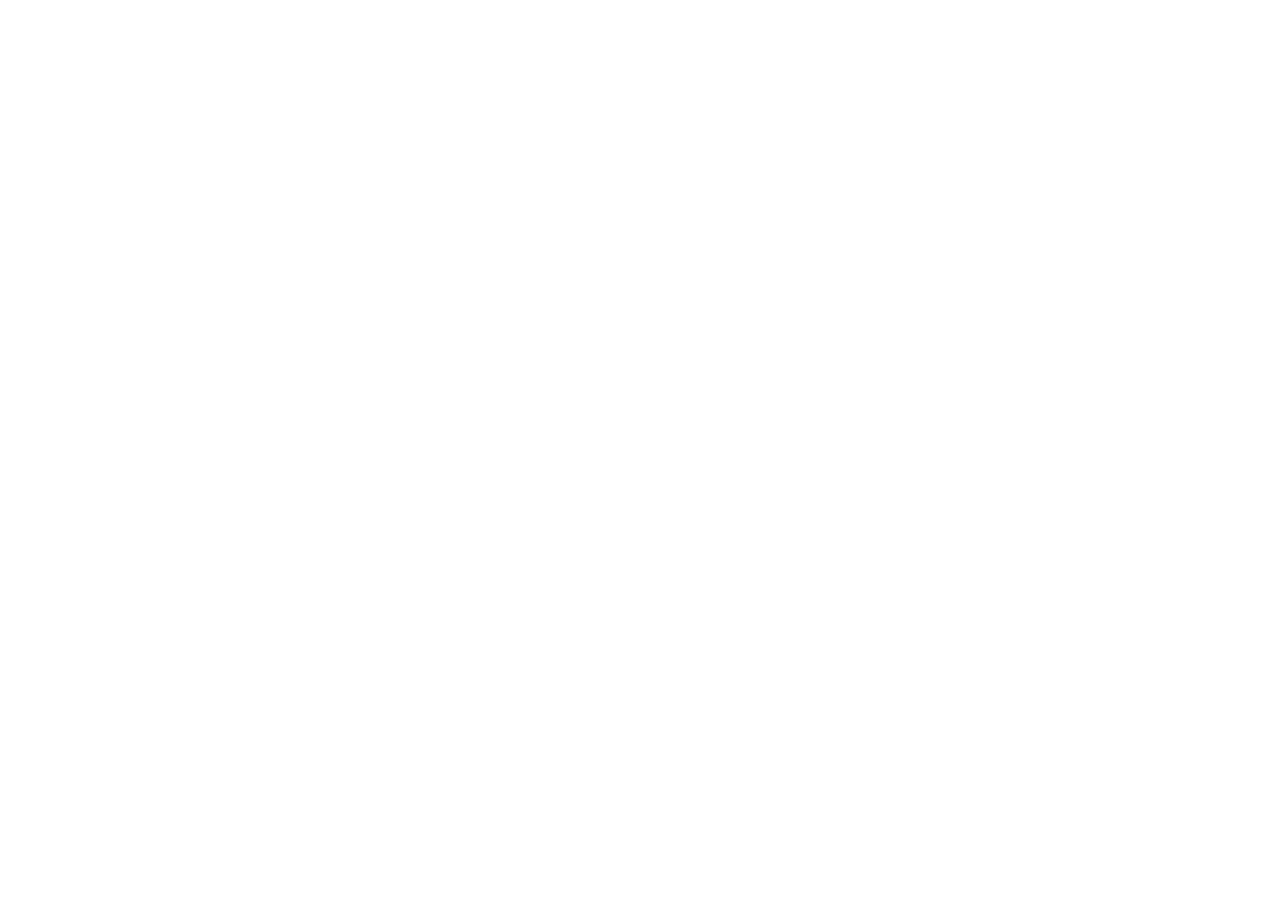
==== index.html @ 5c51a445 "First Dashboard" ====
<!DOCTYPE html>
<html lang="en">

<head>
    <meta charset="UTF-8">
    <meta name="viewport" content="width=device-width, initial-scale=1.0">
    <title>Dashboard!</title>
</head>

<body>

</body>

</html>
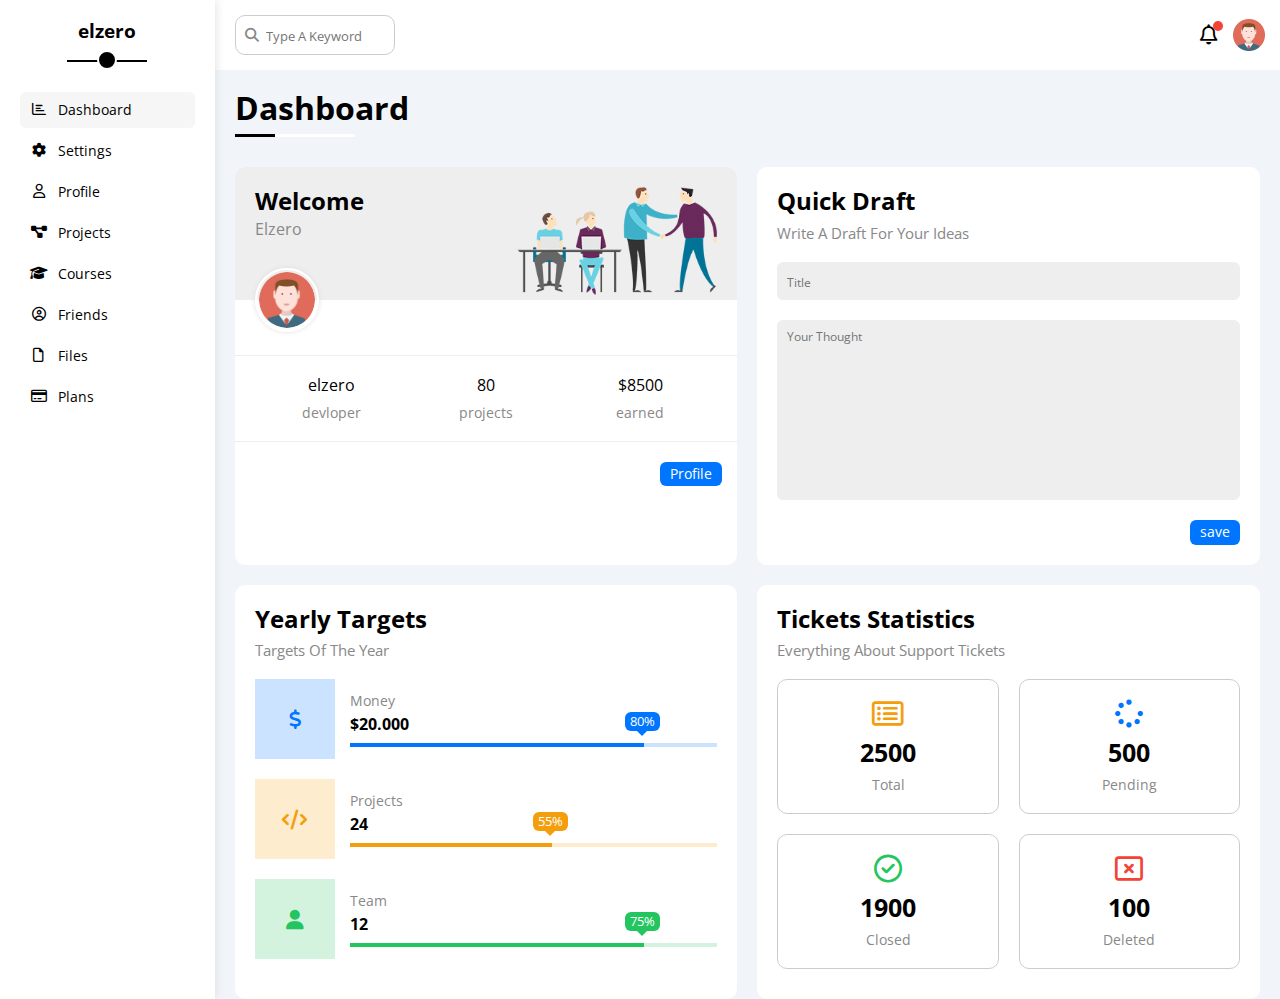
==== commit 4cf1c8dc: "(Welcome + Quick Draft + Yearly Targets + Tickets Statistics) on dashbord" ====
--- a/index.html
+++ b/index.html
@@ -4,11 +4,192 @@
 <head>
     <meta charset="UTF-8">
     <meta name="viewport" content="width=device-width, initial-scale=1.0">
-    <title>Dashboard!</title>
+    <link rel="stylesheet" href="css/normalize.css">
+    <link rel="stylesheet" href="css/all.min.css">
+    <link rel="preconnect" href="https://fonts.googleapis.com">
+    <link rel="preconnect" href="https://fonts.gstatic.com" crossorigin>
+    <link
+        href="https://fonts.googleapis.com/css2?family=Cairo:wght@300;400;700&family=Open+Sans:ital,wght@0,500;1,300&display=swap"
+        rel="stylesheet">
+    <link rel="stylesheet" href="css/framework.css">
+    <link rel="stylesheet" href="css/style.css">
+    <title>Dashboard</title>
 </head>
 
 <body>
-
+    <div class="page d-flex">
+        <div class="sidebar bg-white p-20 p-relative">
+            <h3 class="p-relative txt-c mt-0">elzero</h3>
+            <ul>
+                <li>
+                    <a class="active d-flex align-center fs-14 c-black rad-6 p-10" href="index.html">
+                        <i class="fa-regular fa-chart-bar fa-fw"></i>
+                        <span>Dashboard</span>
+                    </a>
+                </li>
+                <li>
+                    <a class="d-flex align-center fs-14 c-black rad-6 p-10" href="settings.html">
+                        <i class="fa-solid fa-gear fa-fw"></i>
+                        <span>Settings</span>
+                    </a>
+                </li>
+                <li>
+                    <a class="d-flex align-center fs-14 c-black rad-6 p-10" href="profile.html">
+                        <i class="fa-regular fa-user fa-fw"></i>
+                        <span>Profile</span>
+                    </a>
+                </li>
+                <li>
+                    <a class="d-flex align-center fs-14 c-black rad-6 p-10" href="projects.html">
+                        <i class="fa-solid fa-diagram-project fa-fw"></i>
+                        <span>Projects</span>
+                    </a>
+                </li>
+                <li>
+                    <a class="d-flex align-center fs-14 c-black rad-6 p-10" href="courses.html">
+                        <i class="fa-solid fa-graduation-cap fa-fw"></i>
+                        <span>Courses</span>
+                    </a>
+                </li>
+                <li>
+                    <a class="d-flex align-center fs-14 c-black rad-6 p-10" href="friends.html">
+                        <i class="fa-regular fa-circle-user fa-fw"></i>
+                        <span>Friends</span>
+                    </a>
+                </li>
+                <li>
+                    <a class="d-flex align-center fs-14 c-black rad-6 p-10" href="files.html">
+                        <i class="fa-regular fa-file fa-fw"></i>
+                        <span>Files</span>
+                    </a>
+                </li>
+                <li>
+                    <a class="d-flex align-center fs-14 c-black rad-6 p-10" href="plans.html">
+                        <i class="fa-regular fa-credit-card fa-fw"></i>
+                        <span>Plans</span>
+                    </a>
+                </li>
+            </ul>
+        </div>
+        <div class="content w-full">
+            <!-- Start Head -->
+            <div class="head bg-white p-15 between-flex">
+                <div class="search p-relative">
+                    <input class="p-10" type="search" placeholder="Type A Keyword">
+                </div>
+                <div class="icons d-flex align-c">
+                    <span class="notification p-relative">
+                        <i class="fa-regular fa-bell fa-lg"></i>
+                    </span>
+                    <img src="images/avatar.png" alt="">
+                </div>
+            </div>
+            <!-- End Head -->
+            <h1 class="p-relative">Dashboard</h1>
+            <div class="wrapper d-grid gap-20">
+                <div class="welcome bg-white rad-10 txt-c-mobile block-mobile">
+                    <div class="intro p-20 d-flex space-between bg-eee">
+                        <div>
+                            <h2 class="m-0">Welcome</h2>
+                            <p class="c-grey mt-5">Elzero</p>
+                        </div>
+                        <img class="hide-mobile" src="images/welcome.png" alt="">
+                    </div>
+                    <img src="images/avatar.png" alt="" class="avatar">
+                    <div class="body txt-c d-flex p-20 mt-20 mb-20 block-mobile">
+                        <div>elzero <span class="d-block c-grey fs-14 mt-10">devloper</span></div>
+                        <div>80 <span class="d-block c-grey fs-14 mt-10">projects</span></div>
+                        <div>$8500 <span class="d-block c-grey fs-14 mt-10">earned</span></div>
+                    </div>
+                    <a href="profile.html" class="visit d-block fs-14 bg-blue c-white w-fit btn-shape">Profile</a>
+                </div>
+                <div class="quick-draft bg-white p-20 rad-10">
+                    <h2 class="m-0 mb-10">Quick Draft</h2>
+                    <p class="c-grey mt-0 mb-20 fs-15">Write A Draft For Your Ideas</p>
+                    <form>
+                        <input class="d-block bg-eee b-none p-10 mb-20 w-full rad-6" type="text" placeholder="Title">
+                        <textarea class="d-block bg-eee b-none p-10 mb-20 w-full rad-6"
+                            placeholder="Your Thought"></textarea>
+                        <input class="save d-block bg-blue c-white fs-14 b-none w-fit btn-shape" type="submit"
+                            value="save">
+                    </form>
+                </div>
+                <!-- Start Targets Widget -->
+                <div class="targets bg-white rad-10 p-20">
+                    <h2 class="m-0 mb-10">Yearly Targets</h2>
+                    <p class="c-grey mt-0 mb-20 fs-15">Targets Of The Year</p>
+                    <div class="target-row center-flex mb-20 blue ">
+                        <div class="icon center-flex">
+                            <i class="fa-solid fa-dollar-sign fa-lg c-blue"></i>
+                        </div>
+                        <div class="details">
+                            <span class="fs-14 c-grey">Money</span>
+                            <span class="d-block mt-5 mb-10 fw-bold">$20.000</span>
+                            <div class="progress p-relative">
+                                <span class="bg-blue blue" style="width: 80%">
+                                    <span class="bg-blue">80%</span></span>
+                            </div>
+                        </div>
+                    </div>
+                    <div class="target-row center-flex mb-20 orange ">
+                        <div class="icon center-flex">
+                            <i class="fa-solid fa-code fa-lg c-orange"></i>
+                        </div>
+                        <div class="details">
+                            <span class="fs-14 c-grey">Projects</span>
+                            <span class="d-block mt-5 mb-10 fw-bold">24</span>
+                            <div class="progress p-relative">
+                                <span class="bg-orange orange" style="width: 55%">
+                                    <span class="bg-orange">55%</span></span>
+                            </div>
+                        </div>
+                    </div>
+                    <div class="target-row center-flex mb-20 green ">
+                        <div class="icon center-flex">
+                            <i class="fa-solid fa-user fa-lg c-green"></i>
+                        </div>
+                        <div class="details">
+                            <span class="fs-14 c-grey">Team</span>
+                            <span class="d-block mt-5 mb-10 fw-bold">12</span>
+                            <div class="progress p-relative">
+                                <span class="bg-green green" style="width: 80%">
+                                    <span class="bg-green">75%</span></span>
+                            </div>
+                        </div>
+                    </div>
+                </div>
+                <!-- End Targets Widget -->
+                <!-- Start Stats -->
+                <div class="stats bg-white p-20 rad-10">
+                    <h2 class="m-0 mb-10">Tickets Statistics</h2>
+                    <p class="c-grey mt-0 mb-20 fs-15">Everything About Support Tickets</p>
+                    <div class="boxes between-flex txt-c">
+                        <div class="box rad-10 fs-14 p-20">
+                            <i class="fa-regular fa-rectangle-list fa-2x mb-10 c-orange"></i>
+                            <span class="fs-25 fw-bold mb-10 d-block">2500</span>
+                            <span class="fs-14 c-grey">Total</span>
+                        </div>
+                        <div class="box rad-10 fs-14 p-20">
+                            <i class="fa-solid fa-spinner fa-2x c-blue mb-10"></i>
+                            <span class="fs-25 fw-bold mb-10 d-block">500</span>
+                            <span class="fs-14 c-grey">Pending</span>
+                        </div>
+                        <div class="box rad-10 fs-14 p-20">
+                            <i class="fa-regular fa-circle-check fa-2x mb-10 c-green"></i>
+                            <span class="fs-25 fw-bold mb-10 d-block">1900</span>
+                            <span class="fs-14 c-grey">Closed</span>
+                        </div>
+                        <div class="box rad-10 fs-14 p-20">
+                            <i class="fa-regular fa-rectangle-xmark fa-2x mb-10 c-red"></i>
+                            <span class="fs-25 fw-bold mb-10 d-block">100</span>
+                            <span class="fs-14 c-grey">Deleted</span>
+                        </div>
+                    </div>
+                </div>
+                <!-- End Stats -->
+            </div>
+        </div>
+    </div>
 </body>
 
 </html>--- a/css/all.min.css
+++ b/css/all.min.css
@@ -0,0 +1,9 @@
+/*!
+ * Font Awesome Free 6.4.2 by @fontawesome - https://fontawesome.com
+ * License - https://fontawesome.com/license/free (Icons: CC BY 4.0, Fonts: SIL OFL 1.1, Code: MIT License)
+ * Copyright 2023 Fonticons, Inc.
+ */
+.fa{font-family:var(--fa-style-family,"Font Awesome 6 Free");font-weight:var(--fa-style,900)}.fa,.fa-brands,.fa-classic,.fa-regular,.fa-sharp,.fa-solid,.fab,.far,.fas{-moz-osx-font-smoothing:grayscale;-webkit-font-smoothing:antialiased;display:var(--fa-display,inline-block);font-style:normal;font-variant:normal;line-height:1;text-rendering:auto}.fa-classic,.fa-regular,.fa-solid,.far,.fas{font-family:"Font Awesome 6 Free"}.fa-brands,.fab{font-family:"Font Awesome 6 Brands"}.fa-1x{font-size:1em}.fa-2x{font-size:2em}.fa-3x{font-size:3em}.fa-4x{font-size:4em}.fa-5x{font-size:5em}.fa-6x{font-size:6em}.fa-7x{font-size:7em}.fa-8x{font-size:8em}.fa-9x{font-size:9em}.fa-10x{font-size:10em}.fa-2xs{font-size:.625em;line-height:.1em;vertical-align:.225em}.fa-xs{font-size:.75em;line-height:.08333em;vertical-align:.125em}.fa-sm{font-size:.875em;line-height:.07143em;vertical-align:.05357em}.fa-lg{font-size:1.25em;line-height:.05em;vertical-align:-.075em}.fa-xl{font-size:1.5em;line-height:.04167em;vertical-align:-.125em}.fa-2xl{font-size:2em;line-height:.03125em;vertical-align:-.1875em}.fa-fw{text-align:center;width:1.25em}.fa-ul{list-style-type:none;margin-left:var(--fa-li-margin,2.5em);padding-left:0}.fa-ul>li{position:relative}.fa-li{left:calc(var(--fa-li-width, 2em)*-1);position:absolute;text-align:center;width:var(--fa-li-width,2em);line-height:inherit}.fa-border{border-radius:var(--fa-border-radius,.1em);border:var(--fa-border-width,.08em) var(--fa-border-style,solid) var(--fa-border-color,#eee);padding:var(--fa-border-padding,.2em .25em .15em)}.fa-pull-left{float:left;margin-right:var(--fa-pull-margin,.3em)}.fa-pull-right{float:right;margin-left:var(--fa-pull-margin,.3em)}.fa-beat{-webkit-animation-name:fa-beat;animation-name:fa-beat;-webkit-animation-delay:var(--fa-animation-delay,0s);animation-delay:var(--fa-animation-delay,0s);-webkit-animation-direction:var(--fa-animation-direction,normal);animation-direction:var(--fa-animation-direction,normal);-webkit-animation-duration:var(--fa-animation-duration,1s);animation-duration:var(--fa-animation-duration,1s);-webkit-animation-iteration-count:var(--fa-animation-iteration-count,infinite);animation-iteration-count:var(--fa-animation-iteration-count,infinite);-webkit-animation-timing-function:var(--fa-animation-timing,ease-in-out);animation-timing-function:var(--fa-animation-timing,ease-in-out)}.fa-bounce{-webkit-animation-name:fa-bounce;animation-name:fa-bounce;-webkit-animation-delay:var(--fa-animation-delay,0s);animation-delay:var(--fa-animation-delay,0s);-webkit-animation-direction:var(--fa-animation-direction,normal);animation-direction:var(--fa-animation-direction,normal);-webkit-animation-duration:var(--fa-animation-duration,1s);animation-duration:var(--fa-animation-duration,1s);-webkit-animation-iteration-count:var(--fa-animation-iteration-count,infinite);animation-iteration-count:var(--fa-animation-iteration-count,infinite);-webkit-animation-timing-function:var(--fa-animation-timing,cubic-bezier(.28,.84,.42,1));animation-timing-function:var(--fa-animation-timing,cubic-bezier(.28,.84,.42,1))}.fa-fade{-webkit-animation-name:fa-fade;animation-name:fa-fade;-webkit-animation-iteration-count:var(--fa-animation-iteration-count,infinite);animation-iteration-count:var(--fa-animation-iteration-count,infinite);-webkit-animation-timing-function:var(--fa-animation-timing,cubic-bezier(.4,0,.6,1));animation-timing-function:var(--fa-animation-timing,cubic-bezier(.4,0,.6,1))}.fa-beat-fade,.fa-fade{-webkit-animation-delay:var(--fa-animation-delay,0s);animation-delay:var(--fa-animation-delay,0s);-webkit-animation-direction:var(--fa-animation-direction,normal);animation-direction:var(--fa-animation-direction,normal);-webkit-animation-duration:var(--fa-animation-duration,1s);animation-duration:var(--fa-animation-duration,1s)}.fa-beat-fade{-webkit-animation-name:fa-beat-fade;animation-name:fa-beat-fade;-webkit-animation-iteration-count:var(--fa-animation-iteration-count,infinite);animation-iteration-count:var(--fa-animation-iteration-count,infinite);-webkit-animation-timing-function:var(--fa-animation-timing,cubic-bezier(.4,0,.6,1));animation-timing-function:var(--fa-animation-timing,cubic-bezier(.4,0,.6,1))}.fa-flip{-webkit-animation-name:fa-flip;animation-name:fa-flip;-webkit-animation-delay:var(--fa-animation-delay,0s);animation-delay:var(--fa-animation-delay,0s);-webkit-animation-direction:var(--fa-animation-direction,normal);animation-direction:var(--fa-animation-direction,normal);-webkit-animation-duration:var(--fa-animation-duration,1s);animation-duration:var(--fa-animation-duration,1s);-webkit-animation-iteration-count:var(--fa-animation-iteration-count,infinite);animation-iteration-count:var(--fa-animation-iteration-count,infinite);-webkit-animation-timing-function:var(--fa-animation-timing,ease-in-out);animation-timing-function:var(--fa-animation-timing,ease-in-out)}.fa-shake{-webkit-animation-name:fa-shake;animation-name:fa-shake;-webkit-animation-duration:var(--fa-animation-duration,1s);animation-duration:var(--fa-animation-duration,1s);-webkit-animation-iteration-count:var(--fa-animation-iteration-count,infinite);animation-iteration-count:var(--fa-animation-iteration-count,infinite);-webkit-animation-timing-function:var(--fa-animation-timing,linear);animation-timing-function:var(--fa-animation-timing,linear)}.fa-shake,.fa-spin{-webkit-animation-delay:var(--fa-animation-delay,0s);animation-delay:var(--fa-animation-delay,0s);-webkit-animation-direction:var(--fa-animation-direction,normal);animation-direction:var(--fa-animation-direction,normal)}.fa-spin{-webkit-animation-name:fa-spin;animation-name:fa-spin;-webkit-animation-duration:var(--fa-animation-duration,2s);animation-duration:var(--fa-animation-duration,2s);-webkit-animation-iteration-count:var(--fa-animation-iteration-count,infinite);animation-iteration-count:var(--fa-animation-iteration-count,infinite);-webkit-animation-timing-function:var(--fa-animation-timing,linear);animation-timing-function:var(--fa-animation-timing,linear)}.fa-spin-reverse{--fa-animation-direction:reverse}.fa-pulse,.fa-spin-pulse{-webkit-animation-name:fa-spin;animation-name:fa-spin;-webkit-animation-direction:var(--fa-animation-direction,normal);animation-direction:var(--fa-animation-direction,normal);-webkit-animation-duration:var(--fa-animation-duration,1s);animation-duration:var(--fa-animation-duration,1s);-webkit-animation-iteration-count:var(--fa-animation-iteration-count,infinite);animation-iteration-count:var(--fa-animation-iteration-count,infinite);-webkit-animation-timing-function:var(--fa-animation-timing,steps(8));animation-timing-function:var(--fa-animation-timing,steps(8))}@media (prefers-reduced-motion:reduce){.fa-beat,.fa-beat-fade,.fa-bounce,.fa-fade,.fa-flip,.fa-pulse,.fa-shake,.fa-spin,.fa-spin-pulse{-webkit-animation-delay:-1ms;animation-delay:-1ms;-webkit-animation-duration:1ms;animation-duration:1ms;-webkit-animation-iteration-count:1;animation-iteration-count:1;-webkit-transition-delay:0s;transition-delay:0s;-webkit-transition-duration:0s;transition-duration:0s}}@-webkit-keyframes fa-beat{0%,90%{-webkit-transform:scale(1);transform:scale(1)}45%{-webkit-transform:scale(var(--fa-beat-scale,1.25));transform:scale(var(--fa-beat-scale,1.25))}}@keyframes fa-beat{0%,90%{-webkit-transform:scale(1);transform:scale(1)}45%{-webkit-transform:scale(var(--fa-beat-scale,1.25));transform:scale(var(--fa-beat-scale,1.25))}}@-webkit-keyframes fa-bounce{0%{-webkit-transform:scale(1) translateY(0);transform:scale(1) translateY(0)}10%{-webkit-transform:scale(var(--fa-bounce-start-scale-x,1.1),var(--fa-bounce-start-scale-y,.9)) translateY(0);transform:scale(var(--fa-bounce-start-scale-x,1.1),var(--fa-bounce-start-scale-y,.9)) translateY(0)}30%{-webkit-transform:scale(var(--fa-bounce-jump-scale-x,.9),var(--fa-bounce-jump-scale-y,1.1)) translateY(var(--fa-bounce-height,-.5em));transform:scale(var(--fa-bounce-jump-scale-x,.9),var(--fa-bounce-jump-scale-y,1.1)) translateY(var(--fa-bounce-height,-.5em))}50%{-webkit-transform:scale(var(--fa-bounce-land-scale-x,1.05),var(--fa-bounce-land-scale-y,.95)) translateY(0);transform:scale(var(--fa-bounce-land-scale-x,1.05),var(--fa-bounce-land-scale-y,.95)) translateY(0)}57%{-webkit-transform:scale(1) translateY(var(--fa-bounce-rebound,-.125em));transform:scale(1) translateY(var(--fa-bounce-rebound,-.125em))}64%{-webkit-transform:scale(1) translateY(0);transform:scale(1) translateY(0)}to{-webkit-transform:scale(1) translateY(0);transform:scale(1) translateY(0)}}@keyframes fa-bounce{0%{-webkit-transform:scale(1) translateY(0);transform:scale(1) translateY(0)}10%{-webkit-transform:scale(var(--fa-bounce-start-scale-x,1.1),var(--fa-bounce-start-scale-y,.9)) translateY(0);transform:scale(var(--fa-bounce-start-scale-x,1.1),var(--fa-bounce-start-scale-y,.9)) translateY(0)}30%{-webkit-transform:scale(var(--fa-bounce-jump-scale-x,.9),var(--fa-bounce-jump-scale-y,1.1)) translateY(var(--fa-bounce-height,-.5em));transform:scale(var(--fa-bounce-jump-scale-x,.9),var(--fa-bounce-jump-scale-y,1.1)) translateY(var(--fa-bounce-height,-.5em))}50%{-webkit-transform:scale(var(--fa-bounce-land-scale-x,1.05),var(--fa-bounce-land-scale-y,.95)) translateY(0);transform:scale(var(--fa-bounce-land-scale-x,1.05),var(--fa-bounce-land-scale-y,.95)) translateY(0)}57%{-webkit-transform:scale(1) translateY(var(--fa-bounce-rebound,-.125em));transform:scale(1) translateY(var(--fa-bounce-rebound,-.125em))}64%{-webkit-transform:scale(1) translateY(0);transform:scale(1) translateY(0)}to{-webkit-transform:scale(1) translateY(0);transform:scale(1) translateY(0)}}@-webkit-keyframes fa-fade{50%{opacity:var(--fa-fade-opacity,.4)}}@keyframes fa-fade{50%{opacity:var(--fa-fade-opacity,.4)}}@-webkit-keyframes fa-beat-fade{0%,to{opacity:var(--fa-beat-fade-opacity,.4);-webkit-transform:scale(1);transform:scale(1)}50%{opacity:1;-webkit-transform:scale(var(--fa-beat-fade-scale,1.125));transform:scale(var(--fa-beat-fade-scale,1.125))}}@keyframes fa-beat-fade{0%,to{opacity:var(--fa-beat-fade-opacity,.4);-webkit-transform:scale(1);transform:scale(1)}50%{opacity:1;-webkit-transform:scale(var(--fa-beat-fade-scale,1.125));transform:scale(var(--fa-beat-fade-scale,1.125))}}@-webkit-keyframes fa-flip{50%{-webkit-transform:rotate3d(var(--fa-flip-x,0),var(--fa-flip-y,1),var(--fa-flip-z,0),var(--fa-flip-angle,-180deg));transform:rotate3d(var(--fa-flip-x,0),var(--fa-flip-y,1),var(--fa-flip-z,0),var(--fa-flip-angle,-180deg))}}@keyframes fa-flip{50%{-webkit-transform:rotate3d(var(--fa-flip-x,0),var(--fa-flip-y,1),var(--fa-flip-z,0),var(--fa-flip-angle,-180deg));transform:rotate3d(var(--fa-flip-x,0),var(--fa-flip-y,1),var(--fa-flip-z,0),var(--fa-flip-angle,-180deg))}}@-webkit-keyframes fa-shake{0%{-webkit-transform:rotate(-15deg);transform:rotate(-15deg)}4%{-webkit-transform:rotate(15deg);transform:rotate(15deg)}8%,24%{-webkit-transform:rotate(-18deg);transform:rotate(-18deg)}12%,28%{-webkit-transform:rotate(18deg);transform:rotate(18deg)}16%{-webkit-transform:rotate(-22deg);transform:rotate(-22deg)}20%{-webkit-transform:rotate(22deg);transform:rotate(22deg)}32%{-webkit-transform:rotate(-12deg);transform:rotate(-12deg)}36%{-webkit-transform:rotate(12deg);transform:rotate(12deg)}40%,to{-webkit-transform:rotate(0deg);transform:rotate(0deg)}}@keyframes fa-shake{0%{-webkit-transform:rotate(-15deg);transform:rotate(-15deg)}4%{-webkit-transform:rotate(15deg);transform:rotate(15deg)}8%,24%{-webkit-transform:rotate(-18deg);transform:rotate(-18deg)}12%,28%{-webkit-transform:rotate(18deg);transform:rotate(18deg)}16%{-webkit-transform:rotate(-22deg);transform:rotate(-22deg)}20%{-webkit-transform:rotate(22deg);transform:rotate(22deg)}32%{-webkit-transform:rotate(-12deg);transform:rotate(-12deg)}36%{-webkit-transform:rotate(12deg);transform:rotate(12deg)}40%,to{-webkit-transform:rotate(0deg);transform:rotate(0deg)}}@-webkit-keyframes fa-spin{0%{-webkit-transform:rotate(0deg);transform:rotate(0deg)}to{-webkit-transform:rotate(1turn);transform:rotate(1turn)}}@keyframes fa-spin{0%{-webkit-transform:rotate(0deg);transform:rotate(0deg)}to{-webkit-transform:rotate(1turn);transform:rotate(1turn)}}.fa-rotate-90{-webkit-transform:rotate(90deg);transform:rotate(90deg)}.fa-rotate-180{-webkit-transform:rotate(180deg);transform:rotate(180deg)}.fa-rotate-270{-webkit-transform:rotate(270deg);transform:rotate(270deg)}.fa-flip-horizontal{-webkit-transform:scaleX(-1);transform:scaleX(-1)}.fa-flip-vertical{-webkit-transform:scaleY(-1);transform:scaleY(-1)}.fa-flip-both,.fa-flip-horizontal.fa-flip-vertical{-webkit-transform:scale(-1);transform:scale(-1)}.fa-rotate-by{-webkit-transform:rotate(var(--fa-rotate-angle,none));transform:rotate(var(--fa-rotate-angle,none))}.fa-stack{display:inline-block;height:2em;line-height:2em;position:relative;vertical-align:middle;width:2.5em}.fa-stack-1x,.fa-stack-2x{left:0;position:absolute;text-align:center;width:100%;z-index:var(--fa-stack-z-index,auto)}.fa-stack-1x{line-height:inherit}.fa-stack-2x{font-size:2em}.fa-inverse{color:var(--fa-inverse,#fff)}
+
+.fa-0:before{content:"\30"}.fa-1:before{content:"\31"}.fa-2:before{content:"\32"}.fa-3:before{content:"\33"}.fa-4:before{content:"\34"}.fa-5:before{content:"\35"}.fa-6:before{content:"\36"}.fa-7:before{content:"\37"}.fa-8:before{content:"\38"}.fa-9:before{content:"\39"}.fa-fill-drip:before{content:"\f576"}.fa-arrows-to-circle:before{content:"\e4bd"}.fa-chevron-circle-right:before,.fa-circle-chevron-right:before{content:"\f138"}.fa-at:before{content:"\40"}.fa-trash-alt:before,.fa-trash-can:before{content:"\f2ed"}.fa-text-height:before{content:"\f034"}.fa-user-times:before,.fa-user-xmark:before{content:"\f235"}.fa-stethoscope:before{content:"\f0f1"}.fa-comment-alt:before,.fa-message:before{content:"\f27a"}.fa-info:before{content:"\f129"}.fa-compress-alt:before,.fa-down-left-and-up-right-to-center:before{content:"\f422"}.fa-explosion:before{content:"\e4e9"}.fa-file-alt:before,.fa-file-lines:before,.fa-file-text:before{content:"\f15c"}.fa-wave-square:before{content:"\f83e"}.fa-ring:before{content:"\f70b"}.fa-building-un:before{content:"\e4d9"}.fa-dice-three:before{content:"\f527"}.fa-calendar-alt:before,.fa-calendar-days:before{content:"\f073"}.fa-anchor-circle-check:before{content:"\e4aa"}.fa-building-circle-arrow-right:before{content:"\e4d1"}.fa-volleyball-ball:before,.fa-volleyball:before{content:"\f45f"}.fa-arrows-up-to-line:before{content:"\e4c2"}.fa-sort-desc:before,.fa-sort-down:before{content:"\f0dd"}.fa-circle-minus:before,.fa-minus-circle:before{content:"\f056"}.fa-door-open:before{content:"\f52b"}.fa-right-from-bracket:before,.fa-sign-out-alt:before{content:"\f2f5"}.fa-atom:before{content:"\f5d2"}.fa-soap:before{content:"\e06e"}.fa-heart-music-camera-bolt:before,.fa-icons:before{content:"\f86d"}.fa-microphone-alt-slash:before,.fa-microphone-lines-slash:before{content:"\f539"}.fa-bridge-circle-check:before{content:"\e4c9"}.fa-pump-medical:before{content:"\e06a"}.fa-fingerprint:before{content:"\f577"}.fa-hand-point-right:before{content:"\f0a4"}.fa-magnifying-glass-location:before,.fa-search-location:before{content:"\f689"}.fa-forward-step:before,.fa-step-forward:before{content:"\f051"}.fa-face-smile-beam:before,.fa-smile-beam:before{content:"\f5b8"}.fa-flag-checkered:before{content:"\f11e"}.fa-football-ball:before,.fa-football:before{content:"\f44e"}.fa-school-circle-exclamation:before{content:"\e56c"}.fa-crop:before{content:"\f125"}.fa-angle-double-down:before,.fa-angles-down:before{content:"\f103"}.fa-users-rectangle:before{content:"\e594"}.fa-people-roof:before{content:"\e537"}.fa-people-line:before{content:"\e534"}.fa-beer-mug-empty:before,.fa-beer:before{content:"\f0fc"}.fa-diagram-predecessor:before{content:"\e477"}.fa-arrow-up-long:before,.fa-long-arrow-up:before{content:"\f176"}.fa-burn:before,.fa-fire-flame-simple:before{content:"\f46a"}.fa-male:before,.fa-person:before{content:"\f183"}.fa-laptop:before{content:"\f109"}.fa-file-csv:before{content:"\f6dd"}.fa-menorah:before{content:"\f676"}.fa-truck-plane:before{content:"\e58f"}.fa-record-vinyl:before{content:"\f8d9"}.fa-face-grin-stars:before,.fa-grin-stars:before{content:"\f587"}.fa-bong:before{content:"\f55c"}.fa-pastafarianism:before,.fa-spaghetti-monster-flying:before{content:"\f67b"}.fa-arrow-down-up-across-line:before{content:"\e4af"}.fa-spoon:before,.fa-utensil-spoon:before{content:"\f2e5"}.fa-jar-wheat:before{content:"\e517"}.fa-envelopes-bulk:before,.fa-mail-bulk:before{content:"\f674"}.fa-file-circle-exclamation:before{content:"\e4eb"}.fa-circle-h:before,.fa-hospital-symbol:before{content:"\f47e"}.fa-pager:before{content:"\f815"}.fa-address-book:before,.fa-contact-book:before{content:"\f2b9"}.fa-strikethrough:before{content:"\f0cc"}.fa-k:before{content:"\4b"}.fa-landmark-flag:before{content:"\e51c"}.fa-pencil-alt:before,.fa-pencil:before{content:"\f303"}.fa-backward:before{content:"\f04a"}.fa-caret-right:before{content:"\f0da"}.fa-comments:before{content:"\f086"}.fa-file-clipboard:before,.fa-paste:before{content:"\f0ea"}.fa-code-pull-request:before{content:"\e13c"}.fa-clipboard-list:before{content:"\f46d"}.fa-truck-loading:before,.fa-truck-ramp-box:before{content:"\f4de"}.fa-user-check:before{content:"\f4fc"}.fa-vial-virus:before{content:"\e597"}.fa-sheet-plastic:before{content:"\e571"}.fa-blog:before{content:"\f781"}.fa-user-ninja:before{content:"\f504"}.fa-person-arrow-up-from-line:before{content:"\e539"}.fa-scroll-torah:before,.fa-torah:before{content:"\f6a0"}.fa-broom-ball:before,.fa-quidditch-broom-ball:before,.fa-quidditch:before{content:"\f458"}.fa-toggle-off:before{content:"\f204"}.fa-archive:before,.fa-box-archive:before{content:"\f187"}.fa-person-drowning:before{content:"\e545"}.fa-arrow-down-9-1:before,.fa-sort-numeric-desc:before,.fa-sort-numeric-down-alt:before{content:"\f886"}.fa-face-grin-tongue-squint:before,.fa-grin-tongue-squint:before{content:"\f58a"}.fa-spray-can:before{content:"\f5bd"}.fa-truck-monster:before{content:"\f63b"}.fa-w:before{content:"\57"}.fa-earth-africa:before,.fa-globe-africa:before{content:"\f57c"}.fa-rainbow:before{content:"\f75b"}.fa-circle-notch:before{content:"\f1ce"}.fa-tablet-alt:before,.fa-tablet-screen-button:before{content:"\f3fa"}.fa-paw:before{content:"\f1b0"}.fa-cloud:before{content:"\f0c2"}.fa-trowel-bricks:before{content:"\e58a"}.fa-face-flushed:before,.fa-flushed:before{content:"\f579"}.fa-hospital-user:before{content:"\f80d"}.fa-tent-arrow-left-right:before{content:"\e57f"}.fa-gavel:before,.fa-legal:before{content:"\f0e3"}.fa-binoculars:before{content:"\f1e5"}.fa-microphone-slash:before{content:"\f131"}.fa-box-tissue:before{content:"\e05b"}.fa-motorcycle:before{content:"\f21c"}.fa-bell-concierge:before,.fa-concierge-bell:before{content:"\f562"}.fa-pen-ruler:before,.fa-pencil-ruler:before{content:"\f5ae"}.fa-people-arrows-left-right:before,.fa-people-arrows:before{content:"\e068"}.fa-mars-and-venus-burst:before{content:"\e523"}.fa-caret-square-right:before,.fa-square-caret-right:before{content:"\f152"}.fa-cut:before,.fa-scissors:before{content:"\f0c4"}.fa-sun-plant-wilt:before{content:"\e57a"}.fa-toilets-portable:before{content:"\e584"}.fa-hockey-puck:before{content:"\f453"}.fa-table:before{content:"\f0ce"}.fa-magnifying-glass-arrow-right:before{content:"\e521"}.fa-digital-tachograph:before,.fa-tachograph-digital:before{content:"\f566"}.fa-users-slash:before{content:"\e073"}.fa-clover:before{content:"\e139"}.fa-mail-reply:before,.fa-reply:before{content:"\f3e5"}.fa-star-and-crescent:before{content:"\f699"}.fa-house-fire:before{content:"\e50c"}.fa-minus-square:before,.fa-square-minus:before{content:"\f146"}.fa-helicopter:before{content:"\f533"}.fa-compass:before{content:"\f14e"}.fa-caret-square-down:before,.fa-square-caret-down:before{content:"\f150"}.fa-file-circle-question:before{content:"\e4ef"}.fa-laptop-code:before{content:"\f5fc"}.fa-swatchbook:before{content:"\f5c3"}.fa-prescription-bottle:before{content:"\f485"}.fa-bars:before,.fa-navicon:before{content:"\f0c9"}.fa-people-group:before{content:"\e533"}.fa-hourglass-3:before,.fa-hourglass-end:before{content:"\f253"}.fa-heart-broken:before,.fa-heart-crack:before{content:"\f7a9"}.fa-external-link-square-alt:before,.fa-square-up-right:before{content:"\f360"}.fa-face-kiss-beam:before,.fa-kiss-beam:before{content:"\f597"}.fa-film:before{content:"\f008"}.fa-ruler-horizontal:before{content:"\f547"}.fa-people-robbery:before{content:"\e536"}.fa-lightbulb:before{content:"\f0eb"}.fa-caret-left:before{content:"\f0d9"}.fa-circle-exclamation:before,.fa-exclamation-circle:before{content:"\f06a"}.fa-school-circle-xmark:before{content:"\e56d"}.fa-arrow-right-from-bracket:before,.fa-sign-out:before{content:"\f08b"}.fa-chevron-circle-down:before,.fa-circle-chevron-down:before{content:"\f13a"}.fa-unlock-alt:before,.fa-unlock-keyhole:before{content:"\f13e"}.fa-cloud-showers-heavy:before{content:"\f740"}.fa-headphones-alt:before,.fa-headphones-simple:before{content:"\f58f"}.fa-sitemap:before{content:"\f0e8"}.fa-circle-dollar-to-slot:before,.fa-donate:before{content:"\f4b9"}.fa-memory:before{content:"\f538"}.fa-road-spikes:before{content:"\e568"}.fa-fire-burner:before{content:"\e4f1"}.fa-flag:before{content:"\f024"}.fa-hanukiah:before{content:"\f6e6"}.fa-feather:before{content:"\f52d"}.fa-volume-down:before,.fa-volume-low:before{content:"\f027"}.fa-comment-slash:before{content:"\f4b3"}.fa-cloud-sun-rain:before{content:"\f743"}.fa-compress:before{content:"\f066"}.fa-wheat-alt:before,.fa-wheat-awn:before{content:"\e2cd"}.fa-ankh:before{content:"\f644"}.fa-hands-holding-child:before{content:"\e4fa"}.fa-asterisk:before{content:"\2a"}.fa-check-square:before,.fa-square-check:before{content:"\f14a"}.fa-peseta-sign:before{content:"\e221"}.fa-header:before,.fa-heading:before{content:"\f1dc"}.fa-ghost:before{content:"\f6e2"}.fa-list-squares:before,.fa-list:before{content:"\f03a"}.fa-phone-square-alt:before,.fa-square-phone-flip:before{content:"\f87b"}.fa-cart-plus:before{content:"\f217"}.fa-gamepad:before{content:"\f11b"}.fa-circle-dot:before,.fa-dot-circle:before{content:"\f192"}.fa-dizzy:before,.fa-face-dizzy:before{content:"\f567"}.fa-egg:before{content:"\f7fb"}.fa-house-medical-circle-xmark:before{content:"\e513"}.fa-campground:before{content:"\f6bb"}.fa-folder-plus:before{content:"\f65e"}.fa-futbol-ball:before,.fa-futbol:before,.fa-soccer-ball:before{content:"\f1e3"}.fa-paint-brush:before,.fa-paintbrush:before{content:"\f1fc"}.fa-lock:before{content:"\f023"}.fa-gas-pump:before{content:"\f52f"}.fa-hot-tub-person:before,.fa-hot-tub:before{content:"\f593"}.fa-map-location:before,.fa-map-marked:before{content:"\f59f"}.fa-house-flood-water:before{content:"\e50e"}.fa-tree:before{content:"\f1bb"}.fa-bridge-lock:before{content:"\e4cc"}.fa-sack-dollar:before{content:"\f81d"}.fa-edit:before,.fa-pen-to-square:before{content:"\f044"}.fa-car-side:before{content:"\f5e4"}.fa-share-alt:before,.fa-share-nodes:before{content:"\f1e0"}.fa-heart-circle-minus:before{content:"\e4ff"}.fa-hourglass-2:before,.fa-hourglass-half:before{content:"\f252"}.fa-microscope:before{content:"\f610"}.fa-sink:before{content:"\e06d"}.fa-bag-shopping:before,.fa-shopping-bag:before{content:"\f290"}.fa-arrow-down-z-a:before,.fa-sort-alpha-desc:before,.fa-sort-alpha-down-alt:before{content:"\f881"}.fa-mitten:before{content:"\f7b5"}.fa-person-rays:before{content:"\e54d"}.fa-users:before{content:"\f0c0"}.fa-eye-slash:before{content:"\f070"}.fa-flask-vial:before{content:"\e4f3"}.fa-hand-paper:before,.fa-hand:before{content:"\f256"}.fa-om:before{content:"\f679"}.fa-worm:before{content:"\e599"}.fa-house-circle-xmark:before{content:"\e50b"}.fa-plug:before{content:"\f1e6"}.fa-chevron-up:before{content:"\f077"}.fa-hand-spock:before{content:"\f259"}.fa-stopwatch:before{content:"\f2f2"}.fa-face-kiss:before,.fa-kiss:before{content:"\f596"}.fa-bridge-circle-xmark:before{content:"\e4cb"}.fa-face-grin-tongue:before,.fa-grin-tongue:before{content:"\f589"}.fa-chess-bishop:before{content:"\f43a"}.fa-face-grin-wink:before,.fa-grin-wink:before{content:"\f58c"}.fa-deaf:before,.fa-deafness:before,.fa-ear-deaf:before,.fa-hard-of-hearing:before{content:"\f2a4"}.fa-road-circle-check:before{content:"\e564"}.fa-dice-five:before{content:"\f523"}.fa-rss-square:before,.fa-square-rss:before{content:"\f143"}.fa-land-mine-on:before{content:"\e51b"}.fa-i-cursor:before{content:"\f246"}.fa-stamp:before{content:"\f5bf"}.fa-stairs:before{content:"\e289"}.fa-i:before{content:"\49"}.fa-hryvnia-sign:before,.fa-hryvnia:before{content:"\f6f2"}.fa-pills:before{content:"\f484"}.fa-face-grin-wide:before,.fa-grin-alt:before{content:"\f581"}.fa-tooth:before{content:"\f5c9"}.fa-v:before{content:"\56"}.fa-bangladeshi-taka-sign:before{content:"\e2e6"}.fa-bicycle:before{content:"\f206"}.fa-rod-asclepius:before,.fa-rod-snake:before,.fa-staff-aesculapius:before,.fa-staff-snake:before{content:"\e579"}.fa-head-side-cough-slash:before{content:"\e062"}.fa-ambulance:before,.fa-truck-medical:before{content:"\f0f9"}.fa-wheat-awn-circle-exclamation:before{content:"\e598"}.fa-snowman:before{content:"\f7d0"}.fa-mortar-pestle:before{content:"\f5a7"}.fa-road-barrier:before{content:"\e562"}.fa-school:before{content:"\f549"}.fa-igloo:before{content:"\f7ae"}.fa-joint:before{content:"\f595"}.fa-angle-right:before{content:"\f105"}.fa-horse:before{content:"\f6f0"}.fa-q:before{content:"\51"}.fa-g:before{content:"\47"}.fa-notes-medical:before{content:"\f481"}.fa-temperature-2:before,.fa-temperature-half:before,.fa-thermometer-2:before,.fa-thermometer-half:before{content:"\f2c9"}.fa-dong-sign:before{content:"\e169"}.fa-capsules:before{content:"\f46b"}.fa-poo-bolt:before,.fa-poo-storm:before{content:"\f75a"}.fa-face-frown-open:before,.fa-frown-open:before{content:"\f57a"}.fa-hand-point-up:before{content:"\f0a6"}.fa-money-bill:before{content:"\f0d6"}.fa-bookmark:before{content:"\f02e"}.fa-align-justify:before{content:"\f039"}.fa-umbrella-beach:before{content:"\f5ca"}.fa-helmet-un:before{content:"\e503"}.fa-bullseye:before{content:"\f140"}.fa-bacon:before{content:"\f7e5"}.fa-hand-point-down:before{content:"\f0a7"}.fa-arrow-up-from-bracket:before{content:"\e09a"}.fa-folder-blank:before,.fa-folder:before{content:"\f07b"}.fa-file-medical-alt:before,.fa-file-waveform:before{content:"\f478"}.fa-radiation:before{content:"\f7b9"}.fa-chart-simple:before{content:"\e473"}.fa-mars-stroke:before{content:"\f229"}.fa-vial:before{content:"\f492"}.fa-dashboard:before,.fa-gauge-med:before,.fa-gauge:before,.fa-tachometer-alt-average:before{content:"\f624"}.fa-magic-wand-sparkles:before,.fa-wand-magic-sparkles:before{content:"\e2ca"}.fa-e:before{content:"\45"}.fa-pen-alt:before,.fa-pen-clip:before{content:"\f305"}.fa-bridge-circle-exclamation:before{content:"\e4ca"}.fa-user:before{content:"\f007"}.fa-school-circle-check:before{content:"\e56b"}.fa-dumpster:before{content:"\f793"}.fa-shuttle-van:before,.fa-van-shuttle:before{content:"\f5b6"}.fa-building-user:before{content:"\e4da"}.fa-caret-square-left:before,.fa-square-caret-left:before{content:"\f191"}.fa-highlighter:before{content:"\f591"}.fa-key:before{content:"\f084"}.fa-bullhorn:before{content:"\f0a1"}.fa-globe:before{content:"\f0ac"}.fa-synagogue:before{content:"\f69b"}.fa-person-half-dress:before{content:"\e548"}.fa-road-bridge:before{content:"\e563"}.fa-location-arrow:before{content:"\f124"}.fa-c:before{content:"\43"}.fa-tablet-button:before{content:"\f10a"}.fa-building-lock:before{content:"\e4d6"}.fa-pizza-slice:before{content:"\f818"}.fa-money-bill-wave:before{content:"\f53a"}.fa-area-chart:before,.fa-chart-area:before{content:"\f1fe"}.fa-house-flag:before{content:"\e50d"}.fa-person-circle-minus:before{content:"\e540"}.fa-ban:before,.fa-cancel:before{content:"\f05e"}.fa-camera-rotate:before{content:"\e0d8"}.fa-air-freshener:before,.fa-spray-can-sparkles:before{content:"\f5d0"}.fa-star:before{content:"\f005"}.fa-repeat:before{content:"\f363"}.fa-cross:before{content:"\f654"}.fa-box:before{content:"\f466"}.fa-venus-mars:before{content:"\f228"}.fa-arrow-pointer:before,.fa-mouse-pointer:before{content:"\f245"}.fa-expand-arrows-alt:before,.fa-maximize:before{content:"\f31e"}.fa-charging-station:before{content:"\f5e7"}.fa-shapes:before,.fa-triangle-circle-square:before{content:"\f61f"}.fa-random:before,.fa-shuffle:before{content:"\f074"}.fa-person-running:before,.fa-running:before{content:"\f70c"}.fa-mobile-retro:before{content:"\e527"}.fa-grip-lines-vertical:before{content:"\f7a5"}.fa-spider:before{content:"\f717"}.fa-hands-bound:before{content:"\e4f9"}.fa-file-invoice-dollar:before{content:"\f571"}.fa-plane-circle-exclamation:before{content:"\e556"}.fa-x-ray:before{content:"\f497"}.fa-spell-check:before{content:"\f891"}.fa-slash:before{content:"\f715"}.fa-computer-mouse:before,.fa-mouse:before{content:"\f8cc"}.fa-arrow-right-to-bracket:before,.fa-sign-in:before{content:"\f090"}.fa-shop-slash:before,.fa-store-alt-slash:before{content:"\e070"}.fa-server:before{content:"\f233"}.fa-virus-covid-slash:before{content:"\e4a9"}.fa-shop-lock:before{content:"\e4a5"}.fa-hourglass-1:before,.fa-hourglass-start:before{content:"\f251"}.fa-blender-phone:before{content:"\f6b6"}.fa-building-wheat:before{content:"\e4db"}.fa-person-breastfeeding:before{content:"\e53a"}.fa-right-to-bracket:before,.fa-sign-in-alt:before{content:"\f2f6"}.fa-venus:before{content:"\f221"}.fa-passport:before{content:"\f5ab"}.fa-heart-pulse:before,.fa-heartbeat:before{content:"\f21e"}.fa-people-carry-box:before,.fa-people-carry:before{content:"\f4ce"}.fa-temperature-high:before{content:"\f769"}.fa-microchip:before{content:"\f2db"}.fa-crown:before{content:"\f521"}.fa-weight-hanging:before{content:"\f5cd"}.fa-xmarks-lines:before{content:"\e59a"}.fa-file-prescription:before{content:"\f572"}.fa-weight-scale:before,.fa-weight:before{content:"\f496"}.fa-user-friends:before,.fa-user-group:before{content:"\f500"}.fa-arrow-up-a-z:before,.fa-sort-alpha-up:before{content:"\f15e"}.fa-chess-knight:before{content:"\f441"}.fa-face-laugh-squint:before,.fa-laugh-squint:before{content:"\f59b"}.fa-wheelchair:before{content:"\f193"}.fa-arrow-circle-up:before,.fa-circle-arrow-up:before{content:"\f0aa"}.fa-toggle-on:before{content:"\f205"}.fa-person-walking:before,.fa-walking:before{content:"\f554"}.fa-l:before{content:"\4c"}.fa-fire:before{content:"\f06d"}.fa-bed-pulse:before,.fa-procedures:before{content:"\f487"}.fa-shuttle-space:before,.fa-space-shuttle:before{content:"\f197"}.fa-face-laugh:before,.fa-laugh:before{content:"\f599"}.fa-folder-open:before{content:"\f07c"}.fa-heart-circle-plus:before{content:"\e500"}.fa-code-fork:before{content:"\e13b"}.fa-city:before{content:"\f64f"}.fa-microphone-alt:before,.fa-microphone-lines:before{content:"\f3c9"}.fa-pepper-hot:before{content:"\f816"}.fa-unlock:before{content:"\f09c"}.fa-colon-sign:before{content:"\e140"}.fa-headset:before{content:"\f590"}.fa-store-slash:before{content:"\e071"}.fa-road-circle-xmark:before{content:"\e566"}.fa-user-minus:before{content:"\f503"}.fa-mars-stroke-up:before,.fa-mars-stroke-v:before{content:"\f22a"}.fa-champagne-glasses:before,.fa-glass-cheers:before{content:"\f79f"}.fa-clipboard:before{content:"\f328"}.fa-house-circle-exclamation:before{content:"\e50a"}.fa-file-arrow-up:before,.fa-file-upload:before{content:"\f574"}.fa-wifi-3:before,.fa-wifi-strong:before,.fa-wifi:before{content:"\f1eb"}.fa-bath:before,.fa-bathtub:before{content:"\f2cd"}.fa-underline:before{content:"\f0cd"}.fa-user-edit:before,.fa-user-pen:before{content:"\f4ff"}.fa-signature:before{content:"\f5b7"}.fa-stroopwafel:before{content:"\f551"}.fa-bold:before{content:"\f032"}.fa-anchor-lock:before{content:"\e4ad"}.fa-building-ngo:before{content:"\e4d7"}.fa-manat-sign:before{content:"\e1d5"}.fa-not-equal:before{content:"\f53e"}.fa-border-style:before,.fa-border-top-left:before{content:"\f853"}.fa-map-location-dot:before,.fa-map-marked-alt:before{content:"\f5a0"}.fa-jedi:before{content:"\f669"}.fa-poll:before,.fa-square-poll-vertical:before{content:"\f681"}.fa-mug-hot:before{content:"\f7b6"}.fa-battery-car:before,.fa-car-battery:before{content:"\f5df"}.fa-gift:before{content:"\f06b"}.fa-dice-two:before{content:"\f528"}.fa-chess-queen:before{content:"\f445"}.fa-glasses:before{content:"\f530"}.fa-chess-board:before{content:"\f43c"}.fa-building-circle-check:before{content:"\e4d2"}.fa-person-chalkboard:before{content:"\e53d"}.fa-mars-stroke-h:before,.fa-mars-stroke-right:before{content:"\f22b"}.fa-hand-back-fist:before,.fa-hand-rock:before{content:"\f255"}.fa-caret-square-up:before,.fa-square-caret-up:before{content:"\f151"}.fa-cloud-showers-water:before{content:"\e4e4"}.fa-bar-chart:before,.fa-chart-bar:before{content:"\f080"}.fa-hands-bubbles:before,.fa-hands-wash:before{content:"\e05e"}.fa-less-than-equal:before{content:"\f537"}.fa-train:before{content:"\f238"}.fa-eye-low-vision:before,.fa-low-vision:before{content:"\f2a8"}.fa-crow:before{content:"\f520"}.fa-sailboat:before{content:"\e445"}.fa-window-restore:before{content:"\f2d2"}.fa-plus-square:before,.fa-square-plus:before{content:"\f0fe"}.fa-torii-gate:before{content:"\f6a1"}.fa-frog:before{content:"\f52e"}.fa-bucket:before{content:"\e4cf"}.fa-image:before{content:"\f03e"}.fa-microphone:before{content:"\f130"}.fa-cow:before{content:"\f6c8"}.fa-caret-up:before{content:"\f0d8"}.fa-screwdriver:before{content:"\f54a"}.fa-folder-closed:before{content:"\e185"}.fa-house-tsunami:before{content:"\e515"}.fa-square-nfi:before{content:"\e576"}.fa-arrow-up-from-ground-water:before{content:"\e4b5"}.fa-glass-martini-alt:before,.fa-martini-glass:before{content:"\f57b"}.fa-rotate-back:before,.fa-rotate-backward:before,.fa-rotate-left:before,.fa-undo-alt:before{content:"\f2ea"}.fa-columns:before,.fa-table-columns:before{content:"\f0db"}.fa-lemon:before{content:"\f094"}.fa-head-side-mask:before{content:"\e063"}.fa-handshake:before{content:"\f2b5"}.fa-gem:before{content:"\f3a5"}.fa-dolly-box:before,.fa-dolly:before{content:"\f472"}.fa-smoking:before{content:"\f48d"}.fa-compress-arrows-alt:before,.fa-minimize:before{content:"\f78c"}.fa-monument:before{content:"\f5a6"}.fa-snowplow:before{content:"\f7d2"}.fa-angle-double-right:before,.fa-angles-right:before{content:"\f101"}.fa-cannabis:before{content:"\f55f"}.fa-circle-play:before,.fa-play-circle:before{content:"\f144"}.fa-tablets:before{content:"\f490"}.fa-ethernet:before{content:"\f796"}.fa-eur:before,.fa-euro-sign:before,.fa-euro:before{content:"\f153"}.fa-chair:before{content:"\f6c0"}.fa-check-circle:before,.fa-circle-check:before{content:"\f058"}.fa-circle-stop:before,.fa-stop-circle:before{content:"\f28d"}.fa-compass-drafting:before,.fa-drafting-compass:before{content:"\f568"}.fa-plate-wheat:before{content:"\e55a"}.fa-icicles:before{content:"\f7ad"}.fa-person-shelter:before{content:"\e54f"}.fa-neuter:before{content:"\f22c"}.fa-id-badge:before{content:"\f2c1"}.fa-marker:before{content:"\f5a1"}.fa-face-laugh-beam:before,.fa-laugh-beam:before{content:"\f59a"}.fa-helicopter-symbol:before{content:"\e502"}.fa-universal-access:before{content:"\f29a"}.fa-chevron-circle-up:before,.fa-circle-chevron-up:before{content:"\f139"}.fa-lari-sign:before{content:"\e1c8"}.fa-volcano:before{content:"\f770"}.fa-person-walking-dashed-line-arrow-right:before{content:"\e553"}.fa-gbp:before,.fa-pound-sign:before,.fa-sterling-sign:before{content:"\f154"}.fa-viruses:before{content:"\e076"}.fa-square-person-confined:before{content:"\e577"}.fa-user-tie:before{content:"\f508"}.fa-arrow-down-long:before,.fa-long-arrow-down:before{content:"\f175"}.fa-tent-arrow-down-to-line:before{content:"\e57e"}.fa-certificate:before{content:"\f0a3"}.fa-mail-reply-all:before,.fa-reply-all:before{content:"\f122"}.fa-suitcase:before{content:"\f0f2"}.fa-person-skating:before,.fa-skating:before{content:"\f7c5"}.fa-filter-circle-dollar:before,.fa-funnel-dollar:before{content:"\f662"}.fa-camera-retro:before{content:"\f083"}.fa-arrow-circle-down:before,.fa-circle-arrow-down:before{content:"\f0ab"}.fa-arrow-right-to-file:before,.fa-file-import:before{content:"\f56f"}.fa-external-link-square:before,.fa-square-arrow-up-right:before{content:"\f14c"}.fa-box-open:before{content:"\f49e"}.fa-scroll:before{content:"\f70e"}.fa-spa:before{content:"\f5bb"}.fa-location-pin-lock:before{content:"\e51f"}.fa-pause:before{content:"\f04c"}.fa-hill-avalanche:before{content:"\e507"}.fa-temperature-0:before,.fa-temperature-empty:before,.fa-thermometer-0:before,.fa-thermometer-empty:before{content:"\f2cb"}.fa-bomb:before{content:"\f1e2"}.fa-registered:before{content:"\f25d"}.fa-address-card:before,.fa-contact-card:before,.fa-vcard:before{content:"\f2bb"}.fa-balance-scale-right:before,.fa-scale-unbalanced-flip:before{content:"\f516"}.fa-subscript:before{content:"\f12c"}.fa-diamond-turn-right:before,.fa-directions:before{content:"\f5eb"}.fa-burst:before{content:"\e4dc"}.fa-house-laptop:before,.fa-laptop-house:before{content:"\e066"}.fa-face-tired:before,.fa-tired:before{content:"\f5c8"}.fa-money-bills:before{content:"\e1f3"}.fa-smog:before{content:"\f75f"}.fa-crutch:before{content:"\f7f7"}.fa-cloud-arrow-up:before,.fa-cloud-upload-alt:before,.fa-cloud-upload:before{content:"\f0ee"}.fa-palette:before{content:"\f53f"}.fa-arrows-turn-right:before{content:"\e4c0"}.fa-vest:before{content:"\e085"}.fa-ferry:before{content:"\e4ea"}.fa-arrows-down-to-people:before{content:"\e4b9"}.fa-seedling:before,.fa-sprout:before{content:"\f4d8"}.fa-arrows-alt-h:before,.fa-left-right:before{content:"\f337"}.fa-boxes-packing:before{content:"\e4c7"}.fa-arrow-circle-left:before,.fa-circle-arrow-left:before{content:"\f0a8"}.fa-group-arrows-rotate:before{content:"\e4f6"}.fa-bowl-food:before{content:"\e4c6"}.fa-candy-cane:before{content:"\f786"}.fa-arrow-down-wide-short:before,.fa-sort-amount-asc:before,.fa-sort-amount-down:before{content:"\f160"}.fa-cloud-bolt:before,.fa-thunderstorm:before{content:"\f76c"}.fa-remove-format:before,.fa-text-slash:before{content:"\f87d"}.fa-face-smile-wink:before,.fa-smile-wink:before{content:"\f4da"}.fa-file-word:before{content:"\f1c2"}.fa-file-powerpoint:before{content:"\f1c4"}.fa-arrows-h:before,.fa-arrows-left-right:before{content:"\f07e"}.fa-house-lock:before{content:"\e510"}.fa-cloud-arrow-down:before,.fa-cloud-download-alt:before,.fa-cloud-download:before{content:"\f0ed"}.fa-children:before{content:"\e4e1"}.fa-blackboard:before,.fa-chalkboard:before{content:"\f51b"}.fa-user-alt-slash:before,.fa-user-large-slash:before{content:"\f4fa"}.fa-envelope-open:before{content:"\f2b6"}.fa-handshake-alt-slash:before,.fa-handshake-simple-slash:before{content:"\e05f"}.fa-mattress-pillow:before{content:"\e525"}.fa-guarani-sign:before{content:"\e19a"}.fa-arrows-rotate:before,.fa-refresh:before,.fa-sync:before{content:"\f021"}.fa-fire-extinguisher:before{content:"\f134"}.fa-cruzeiro-sign:before{content:"\e152"}.fa-greater-than-equal:before{content:"\f532"}.fa-shield-alt:before,.fa-shield-halved:before{content:"\f3ed"}.fa-atlas:before,.fa-book-atlas:before{content:"\f558"}.fa-virus:before{content:"\e074"}.fa-envelope-circle-check:before{content:"\e4e8"}.fa-layer-group:before{content:"\f5fd"}.fa-arrows-to-dot:before{content:"\e4be"}.fa-archway:before{content:"\f557"}.fa-heart-circle-check:before{content:"\e4fd"}.fa-house-chimney-crack:before,.fa-house-damage:before{content:"\f6f1"}.fa-file-archive:before,.fa-file-zipper:before{content:"\f1c6"}.fa-square:before{content:"\f0c8"}.fa-glass-martini:before,.fa-martini-glass-empty:before{content:"\f000"}.fa-couch:before{content:"\f4b8"}.fa-cedi-sign:before{content:"\e0df"}.fa-italic:before{content:"\f033"}.fa-church:before{content:"\f51d"}.fa-comments-dollar:before{content:"\f653"}.fa-democrat:before{content:"\f747"}.fa-z:before{content:"\5a"}.fa-person-skiing:before,.fa-skiing:before{content:"\f7c9"}.fa-road-lock:before{content:"\e567"}.fa-a:before{content:"\41"}.fa-temperature-arrow-down:before,.fa-temperature-down:before{content:"\e03f"}.fa-feather-alt:before,.fa-feather-pointed:before{content:"\f56b"}.fa-p:before{content:"\50"}.fa-snowflake:before{content:"\f2dc"}.fa-newspaper:before{content:"\f1ea"}.fa-ad:before,.fa-rectangle-ad:before{content:"\f641"}.fa-arrow-circle-right:before,.fa-circle-arrow-right:before{content:"\f0a9"}.fa-filter-circle-xmark:before{content:"\e17b"}.fa-locust:before{content:"\e520"}.fa-sort:before,.fa-unsorted:before{content:"\f0dc"}.fa-list-1-2:before,.fa-list-numeric:before,.fa-list-ol:before{content:"\f0cb"}.fa-person-dress-burst:before{content:"\e544"}.fa-money-check-alt:before,.fa-money-check-dollar:before{content:"\f53d"}.fa-vector-square:before{content:"\f5cb"}.fa-bread-slice:before{content:"\f7ec"}.fa-language:before{content:"\f1ab"}.fa-face-kiss-wink-heart:before,.fa-kiss-wink-heart:before{content:"\f598"}.fa-filter:before{content:"\f0b0"}.fa-question:before{content:"\3f"}.fa-file-signature:before{content:"\f573"}.fa-arrows-alt:before,.fa-up-down-left-right:before{content:"\f0b2"}.fa-house-chimney-user:before{content:"\e065"}.fa-hand-holding-heart:before{content:"\f4be"}.fa-puzzle-piece:before{content:"\f12e"}.fa-money-check:before{content:"\f53c"}.fa-star-half-alt:before,.fa-star-half-stroke:before{content:"\f5c0"}.fa-code:before{content:"\f121"}.fa-glass-whiskey:before,.fa-whiskey-glass:before{content:"\f7a0"}.fa-building-circle-exclamation:before{content:"\e4d3"}.fa-magnifying-glass-chart:before{content:"\e522"}.fa-arrow-up-right-from-square:before,.fa-external-link:before{content:"\f08e"}.fa-cubes-stacked:before{content:"\e4e6"}.fa-krw:before,.fa-won-sign:before,.fa-won:before{content:"\f159"}.fa-virus-covid:before{content:"\e4a8"}.fa-austral-sign:before{content:"\e0a9"}.fa-f:before{content:"\46"}.fa-leaf:before{content:"\f06c"}.fa-road:before{content:"\f018"}.fa-cab:before,.fa-taxi:before{content:"\f1ba"}.fa-person-circle-plus:before{content:"\e541"}.fa-chart-pie:before,.fa-pie-chart:before{content:"\f200"}.fa-bolt-lightning:before{content:"\e0b7"}.fa-sack-xmark:before{content:"\e56a"}.fa-file-excel:before{content:"\f1c3"}.fa-file-contract:before{content:"\f56c"}.fa-fish-fins:before{content:"\e4f2"}.fa-building-flag:before{content:"\e4d5"}.fa-face-grin-beam:before,.fa-grin-beam:before{content:"\f582"}.fa-object-ungroup:before{content:"\f248"}.fa-poop:before{content:"\f619"}.fa-location-pin:before,.fa-map-marker:before{content:"\f041"}.fa-kaaba:before{content:"\f66b"}.fa-toilet-paper:before{content:"\f71e"}.fa-hard-hat:before,.fa-hat-hard:before,.fa-helmet-safety:before{content:"\f807"}.fa-eject:before{content:"\f052"}.fa-arrow-alt-circle-right:before,.fa-circle-right:before{content:"\f35a"}.fa-plane-circle-check:before{content:"\e555"}.fa-face-rolling-eyes:before,.fa-meh-rolling-eyes:before{content:"\f5a5"}.fa-object-group:before{content:"\f247"}.fa-chart-line:before,.fa-line-chart:before{content:"\f201"}.fa-mask-ventilator:before{content:"\e524"}.fa-arrow-right:before{content:"\f061"}.fa-map-signs:before,.fa-signs-post:before{content:"\f277"}.fa-cash-register:before{content:"\f788"}.fa-person-circle-question:before{content:"\e542"}.fa-h:before{content:"\48"}.fa-tarp:before{content:"\e57b"}.fa-screwdriver-wrench:before,.fa-tools:before{content:"\f7d9"}.fa-arrows-to-eye:before{content:"\e4bf"}.fa-plug-circle-bolt:before{content:"\e55b"}.fa-heart:before{content:"\f004"}.fa-mars-and-venus:before{content:"\f224"}.fa-home-user:before,.fa-house-user:before{content:"\e1b0"}.fa-dumpster-fire:before{content:"\f794"}.fa-house-crack:before{content:"\e3b1"}.fa-cocktail:before,.fa-martini-glass-citrus:before{content:"\f561"}.fa-face-surprise:before,.fa-surprise:before{content:"\f5c2"}.fa-bottle-water:before{content:"\e4c5"}.fa-circle-pause:before,.fa-pause-circle:before{content:"\f28b"}.fa-toilet-paper-slash:before{content:"\e072"}.fa-apple-alt:before,.fa-apple-whole:before{content:"\f5d1"}.fa-kitchen-set:before{content:"\e51a"}.fa-r:before{content:"\52"}.fa-temperature-1:before,.fa-temperature-quarter:before,.fa-thermometer-1:before,.fa-thermometer-quarter:before{content:"\f2ca"}.fa-cube:before{content:"\f1b2"}.fa-bitcoin-sign:before{content:"\e0b4"}.fa-shield-dog:before{content:"\e573"}.fa-solar-panel:before{content:"\f5ba"}.fa-lock-open:before{content:"\f3c1"}.fa-elevator:before{content:"\e16d"}.fa-money-bill-transfer:before{content:"\e528"}.fa-money-bill-trend-up:before{content:"\e529"}.fa-house-flood-water-circle-arrow-right:before{content:"\e50f"}.fa-poll-h:before,.fa-square-poll-horizontal:before{content:"\f682"}.fa-circle:before{content:"\f111"}.fa-backward-fast:before,.fa-fast-backward:before{content:"\f049"}.fa-recycle:before{content:"\f1b8"}.fa-user-astronaut:before{content:"\f4fb"}.fa-plane-slash:before{content:"\e069"}.fa-trademark:before{content:"\f25c"}.fa-basketball-ball:before,.fa-basketball:before{content:"\f434"}.fa-satellite-dish:before{content:"\f7c0"}.fa-arrow-alt-circle-up:before,.fa-circle-up:before{content:"\f35b"}.fa-mobile-alt:before,.fa-mobile-screen-button:before{content:"\f3cd"}.fa-volume-high:before,.fa-volume-up:before{content:"\f028"}.fa-users-rays:before{content:"\e593"}.fa-wallet:before{content:"\f555"}.fa-clipboard-check:before{content:"\f46c"}.fa-file-audio:before{content:"\f1c7"}.fa-burger:before,.fa-hamburger:before{content:"\f805"}.fa-wrench:before{content:"\f0ad"}.fa-bugs:before{content:"\e4d0"}.fa-rupee-sign:before,.fa-rupee:before{content:"\f156"}.fa-file-image:before{content:"\f1c5"}.fa-circle-question:before,.fa-question-circle:before{content:"\f059"}.fa-plane-departure:before{content:"\f5b0"}.fa-handshake-slash:before{content:"\e060"}.fa-book-bookmark:before{content:"\e0bb"}.fa-code-branch:before{content:"\f126"}.fa-hat-cowboy:before{content:"\f8c0"}.fa-bridge:before{content:"\e4c8"}.fa-phone-alt:before,.fa-phone-flip:before{content:"\f879"}.fa-truck-front:before{content:"\e2b7"}.fa-cat:before{content:"\f6be"}.fa-anchor-circle-exclamation:before{content:"\e4ab"}.fa-truck-field:before{content:"\e58d"}.fa-route:before{content:"\f4d7"}.fa-clipboard-question:before{content:"\e4e3"}.fa-panorama:before{content:"\e209"}.fa-comment-medical:before{content:"\f7f5"}.fa-teeth-open:before{content:"\f62f"}.fa-file-circle-minus:before{content:"\e4ed"}.fa-tags:before{content:"\f02c"}.fa-wine-glass:before{content:"\f4e3"}.fa-fast-forward:before,.fa-forward-fast:before{content:"\f050"}.fa-face-meh-blank:before,.fa-meh-blank:before{content:"\f5a4"}.fa-parking:before,.fa-square-parking:before{content:"\f540"}.fa-house-signal:before{content:"\e012"}.fa-bars-progress:before,.fa-tasks-alt:before{content:"\f828"}.fa-faucet-drip:before{content:"\e006"}.fa-cart-flatbed:before,.fa-dolly-flatbed:before{content:"\f474"}.fa-ban-smoking:before,.fa-smoking-ban:before{content:"\f54d"}.fa-terminal:before{content:"\f120"}.fa-mobile-button:before{content:"\f10b"}.fa-house-medical-flag:before{content:"\e514"}.fa-basket-shopping:before,.fa-shopping-basket:before{content:"\f291"}.fa-tape:before{content:"\f4db"}.fa-bus-alt:before,.fa-bus-simple:before{content:"\f55e"}.fa-eye:before{content:"\f06e"}.fa-face-sad-cry:before,.fa-sad-cry:before{content:"\f5b3"}.fa-audio-description:before{content:"\f29e"}.fa-person-military-to-person:before{content:"\e54c"}.fa-file-shield:before{content:"\e4f0"}.fa-user-slash:before{content:"\f506"}.fa-pen:before{content:"\f304"}.fa-tower-observation:before{content:"\e586"}.fa-file-code:before{content:"\f1c9"}.fa-signal-5:before,.fa-signal-perfect:before,.fa-signal:before{content:"\f012"}.fa-bus:before{content:"\f207"}.fa-heart-circle-xmark:before{content:"\e501"}.fa-home-lg:before,.fa-house-chimney:before{content:"\e3af"}.fa-window-maximize:before{content:"\f2d0"}.fa-face-frown:before,.fa-frown:before{content:"\f119"}.fa-prescription:before{content:"\f5b1"}.fa-shop:before,.fa-store-alt:before{content:"\f54f"}.fa-floppy-disk:before,.fa-save:before{content:"\f0c7"}.fa-vihara:before{content:"\f6a7"}.fa-balance-scale-left:before,.fa-scale-unbalanced:before{content:"\f515"}.fa-sort-asc:before,.fa-sort-up:before{content:"\f0de"}.fa-comment-dots:before,.fa-commenting:before{content:"\f4ad"}.fa-plant-wilt:before{content:"\e5aa"}.fa-diamond:before{content:"\f219"}.fa-face-grin-squint:before,.fa-grin-squint:before{content:"\f585"}.fa-hand-holding-dollar:before,.fa-hand-holding-usd:before{content:"\f4c0"}.fa-bacterium:before{content:"\e05a"}.fa-hand-pointer:before{content:"\f25a"}.fa-drum-steelpan:before{content:"\f56a"}.fa-hand-scissors:before{content:"\f257"}.fa-hands-praying:before,.fa-praying-hands:before{content:"\f684"}.fa-arrow-right-rotate:before,.fa-arrow-rotate-forward:before,.fa-arrow-rotate-right:before,.fa-redo:before{content:"\f01e"}.fa-biohazard:before{content:"\f780"}.fa-location-crosshairs:before,.fa-location:before{content:"\f601"}.fa-mars-double:before{content:"\f227"}.fa-child-dress:before{content:"\e59c"}.fa-users-between-lines:before{content:"\e591"}.fa-lungs-virus:before{content:"\e067"}.fa-face-grin-tears:before,.fa-grin-tears:before{content:"\f588"}.fa-phone:before{content:"\f095"}.fa-calendar-times:before,.fa-calendar-xmark:before{content:"\f273"}.fa-child-reaching:before{content:"\e59d"}.fa-head-side-virus:before{content:"\e064"}.fa-user-cog:before,.fa-user-gear:before{content:"\f4fe"}.fa-arrow-up-1-9:before,.fa-sort-numeric-up:before{content:"\f163"}.fa-door-closed:before{content:"\f52a"}.fa-shield-virus:before{content:"\e06c"}.fa-dice-six:before{content:"\f526"}.fa-mosquito-net:before{content:"\e52c"}.fa-bridge-water:before{content:"\e4ce"}.fa-person-booth:before{content:"\f756"}.fa-text-width:before{content:"\f035"}.fa-hat-wizard:before{content:"\f6e8"}.fa-pen-fancy:before{content:"\f5ac"}.fa-digging:before,.fa-person-digging:before{content:"\f85e"}.fa-trash:before{content:"\f1f8"}.fa-gauge-simple-med:before,.fa-gauge-simple:before,.fa-tachometer-average:before{content:"\f629"}.fa-book-medical:before{content:"\f7e6"}.fa-poo:before{content:"\f2fe"}.fa-quote-right-alt:before,.fa-quote-right:before{content:"\f10e"}.fa-shirt:before,.fa-t-shirt:before,.fa-tshirt:before{content:"\f553"}.fa-cubes:before{content:"\f1b3"}.fa-divide:before{content:"\f529"}.fa-tenge-sign:before,.fa-tenge:before{content:"\f7d7"}.fa-headphones:before{content:"\f025"}.fa-hands-holding:before{content:"\f4c2"}.fa-hands-clapping:before{content:"\e1a8"}.fa-republican:before{content:"\f75e"}.fa-arrow-left:before{content:"\f060"}.fa-person-circle-xmark:before{content:"\e543"}.fa-ruler:before{content:"\f545"}.fa-align-left:before{content:"\f036"}.fa-dice-d6:before{content:"\f6d1"}.fa-restroom:before{content:"\f7bd"}.fa-j:before{content:"\4a"}.fa-users-viewfinder:before{content:"\e595"}.fa-file-video:before{content:"\f1c8"}.fa-external-link-alt:before,.fa-up-right-from-square:before{content:"\f35d"}.fa-table-cells:before,.fa-th:before{content:"\f00a"}.fa-file-pdf:before{content:"\f1c1"}.fa-bible:before,.fa-book-bible:before{content:"\f647"}.fa-o:before{content:"\4f"}.fa-medkit:before,.fa-suitcase-medical:before{content:"\f0fa"}.fa-user-secret:before{content:"\f21b"}.fa-otter:before{content:"\f700"}.fa-female:before,.fa-person-dress:before{content:"\f182"}.fa-comment-dollar:before{content:"\f651"}.fa-briefcase-clock:before,.fa-business-time:before{content:"\f64a"}.fa-table-cells-large:before,.fa-th-large:before{content:"\f009"}.fa-book-tanakh:before,.fa-tanakh:before{content:"\f827"}.fa-phone-volume:before,.fa-volume-control-phone:before{content:"\f2a0"}.fa-hat-cowboy-side:before{content:"\f8c1"}.fa-clipboard-user:before{content:"\f7f3"}.fa-child:before{content:"\f1ae"}.fa-lira-sign:before{content:"\f195"}.fa-satellite:before{content:"\f7bf"}.fa-plane-lock:before{content:"\e558"}.fa-tag:before{content:"\f02b"}.fa-comment:before{content:"\f075"}.fa-birthday-cake:before,.fa-cake-candles:before,.fa-cake:before{content:"\f1fd"}.fa-envelope:before{content:"\f0e0"}.fa-angle-double-up:before,.fa-angles-up:before{content:"\f102"}.fa-paperclip:before{content:"\f0c6"}.fa-arrow-right-to-city:before{content:"\e4b3"}.fa-ribbon:before{content:"\f4d6"}.fa-lungs:before{content:"\f604"}.fa-arrow-up-9-1:before,.fa-sort-numeric-up-alt:before{content:"\f887"}.fa-litecoin-sign:before{content:"\e1d3"}.fa-border-none:before{content:"\f850"}.fa-circle-nodes:before{content:"\e4e2"}.fa-parachute-box:before{content:"\f4cd"}.fa-indent:before{content:"\f03c"}.fa-truck-field-un:before{content:"\e58e"}.fa-hourglass-empty:before,.fa-hourglass:before{content:"\f254"}.fa-mountain:before{content:"\f6fc"}.fa-user-doctor:before,.fa-user-md:before{content:"\f0f0"}.fa-circle-info:before,.fa-info-circle:before{content:"\f05a"}.fa-cloud-meatball:before{content:"\f73b"}.fa-camera-alt:before,.fa-camera:before{content:"\f030"}.fa-square-virus:before{content:"\e578"}.fa-meteor:before{content:"\f753"}.fa-car-on:before{content:"\e4dd"}.fa-sleigh:before{content:"\f7cc"}.fa-arrow-down-1-9:before,.fa-sort-numeric-asc:before,.fa-sort-numeric-down:before{content:"\f162"}.fa-hand-holding-droplet:before,.fa-hand-holding-water:before{content:"\f4c1"}.fa-water:before{content:"\f773"}.fa-calendar-check:before{content:"\f274"}.fa-braille:before{content:"\f2a1"}.fa-prescription-bottle-alt:before,.fa-prescription-bottle-medical:before{content:"\f486"}.fa-landmark:before{content:"\f66f"}.fa-truck:before{content:"\f0d1"}.fa-crosshairs:before{content:"\f05b"}.fa-person-cane:before{content:"\e53c"}.fa-tent:before{content:"\e57d"}.fa-vest-patches:before{content:"\e086"}.fa-check-double:before{content:"\f560"}.fa-arrow-down-a-z:before,.fa-sort-alpha-asc:before,.fa-sort-alpha-down:before{content:"\f15d"}.fa-money-bill-wheat:before{content:"\e52a"}.fa-cookie:before{content:"\f563"}.fa-arrow-left-rotate:before,.fa-arrow-rotate-back:before,.fa-arrow-rotate-backward:before,.fa-arrow-rotate-left:before,.fa-undo:before{content:"\f0e2"}.fa-hard-drive:before,.fa-hdd:before{content:"\f0a0"}.fa-face-grin-squint-tears:before,.fa-grin-squint-tears:before{content:"\f586"}.fa-dumbbell:before{content:"\f44b"}.fa-list-alt:before,.fa-rectangle-list:before{content:"\f022"}.fa-tarp-droplet:before{content:"\e57c"}.fa-house-medical-circle-check:before{content:"\e511"}.fa-person-skiing-nordic:before,.fa-skiing-nordic:before{content:"\f7ca"}.fa-calendar-plus:before{content:"\f271"}.fa-plane-arrival:before{content:"\f5af"}.fa-arrow-alt-circle-left:before,.fa-circle-left:before{content:"\f359"}.fa-subway:before,.fa-train-subway:before{content:"\f239"}.fa-chart-gantt:before{content:"\e0e4"}.fa-indian-rupee-sign:before,.fa-indian-rupee:before,.fa-inr:before{content:"\e1bc"}.fa-crop-alt:before,.fa-crop-simple:before{content:"\f565"}.fa-money-bill-1:before,.fa-money-bill-alt:before{content:"\f3d1"}.fa-left-long:before,.fa-long-arrow-alt-left:before{content:"\f30a"}.fa-dna:before{content:"\f471"}.fa-virus-slash:before{content:"\e075"}.fa-minus:before,.fa-subtract:before{content:"\f068"}.fa-chess:before{content:"\f439"}.fa-arrow-left-long:before,.fa-long-arrow-left:before{content:"\f177"}.fa-plug-circle-check:before{content:"\e55c"}.fa-street-view:before{content:"\f21d"}.fa-franc-sign:before{content:"\e18f"}.fa-volume-off:before{content:"\f026"}.fa-american-sign-language-interpreting:before,.fa-asl-interpreting:before,.fa-hands-american-sign-language-interpreting:before,.fa-hands-asl-interpreting:before{content:"\f2a3"}.fa-cog:before,.fa-gear:before{content:"\f013"}.fa-droplet-slash:before,.fa-tint-slash:before{content:"\f5c7"}.fa-mosque:before{content:"\f678"}.fa-mosquito:before{content:"\e52b"}.fa-star-of-david:before{content:"\f69a"}.fa-person-military-rifle:before{content:"\e54b"}.fa-cart-shopping:before,.fa-shopping-cart:before{content:"\f07a"}.fa-vials:before{content:"\f493"}.fa-plug-circle-plus:before{content:"\e55f"}.fa-place-of-worship:before{content:"\f67f"}.fa-grip-vertical:before{content:"\f58e"}.fa-arrow-turn-up:before,.fa-level-up:before{content:"\f148"}.fa-u:before{content:"\55"}.fa-square-root-alt:before,.fa-square-root-variable:before{content:"\f698"}.fa-clock-four:before,.fa-clock:before{content:"\f017"}.fa-backward-step:before,.fa-step-backward:before{content:"\f048"}.fa-pallet:before{content:"\f482"}.fa-faucet:before{content:"\e005"}.fa-baseball-bat-ball:before{content:"\f432"}.fa-s:before{content:"\53"}.fa-timeline:before{content:"\e29c"}.fa-keyboard:before{content:"\f11c"}.fa-caret-down:before{content:"\f0d7"}.fa-clinic-medical:before,.fa-house-chimney-medical:before{content:"\f7f2"}.fa-temperature-3:before,.fa-temperature-three-quarters:before,.fa-thermometer-3:before,.fa-thermometer-three-quarters:before{content:"\f2c8"}.fa-mobile-android-alt:before,.fa-mobile-screen:before{content:"\f3cf"}.fa-plane-up:before{content:"\e22d"}.fa-piggy-bank:before{content:"\f4d3"}.fa-battery-3:before,.fa-battery-half:before{content:"\f242"}.fa-mountain-city:before{content:"\e52e"}.fa-coins:before{content:"\f51e"}.fa-khanda:before{content:"\f66d"}.fa-sliders-h:before,.fa-sliders:before{content:"\f1de"}.fa-folder-tree:before{content:"\f802"}.fa-network-wired:before{content:"\f6ff"}.fa-map-pin:before{content:"\f276"}.fa-hamsa:before{content:"\f665"}.fa-cent-sign:before{content:"\e3f5"}.fa-flask:before{content:"\f0c3"}.fa-person-pregnant:before{content:"\e31e"}.fa-wand-sparkles:before{content:"\f72b"}.fa-ellipsis-v:before,.fa-ellipsis-vertical:before{content:"\f142"}.fa-ticket:before{content:"\f145"}.fa-power-off:before{content:"\f011"}.fa-long-arrow-alt-right:before,.fa-right-long:before{content:"\f30b"}.fa-flag-usa:before{content:"\f74d"}.fa-laptop-file:before{content:"\e51d"}.fa-teletype:before,.fa-tty:before{content:"\f1e4"}.fa-diagram-next:before{content:"\e476"}.fa-person-rifle:before{content:"\e54e"}.fa-house-medical-circle-exclamation:before{content:"\e512"}.fa-closed-captioning:before{content:"\f20a"}.fa-hiking:before,.fa-person-hiking:before{content:"\f6ec"}.fa-venus-double:before{content:"\f226"}.fa-images:before{content:"\f302"}.fa-calculator:before{content:"\f1ec"}.fa-people-pulling:before{content:"\e535"}.fa-n:before{content:"\4e"}.fa-cable-car:before,.fa-tram:before{content:"\f7da"}.fa-cloud-rain:before{content:"\f73d"}.fa-building-circle-xmark:before{content:"\e4d4"}.fa-ship:before{content:"\f21a"}.fa-arrows-down-to-line:before{content:"\e4b8"}.fa-download:before{content:"\f019"}.fa-face-grin:before,.fa-grin:before{content:"\f580"}.fa-backspace:before,.fa-delete-left:before{content:"\f55a"}.fa-eye-dropper-empty:before,.fa-eye-dropper:before,.fa-eyedropper:before{content:"\f1fb"}.fa-file-circle-check:before{content:"\e5a0"}.fa-forward:before{content:"\f04e"}.fa-mobile-android:before,.fa-mobile-phone:before,.fa-mobile:before{content:"\f3ce"}.fa-face-meh:before,.fa-meh:before{content:"\f11a"}.fa-align-center:before{content:"\f037"}.fa-book-dead:before,.fa-book-skull:before{content:"\f6b7"}.fa-drivers-license:before,.fa-id-card:before{content:"\f2c2"}.fa-dedent:before,.fa-outdent:before{content:"\f03b"}.fa-heart-circle-exclamation:before{content:"\e4fe"}.fa-home-alt:before,.fa-home-lg-alt:before,.fa-home:before,.fa-house:before{content:"\f015"}.fa-calendar-week:before{content:"\f784"}.fa-laptop-medical:before{content:"\f812"}.fa-b:before{content:"\42"}.fa-file-medical:before{content:"\f477"}.fa-dice-one:before{content:"\f525"}.fa-kiwi-bird:before{content:"\f535"}.fa-arrow-right-arrow-left:before,.fa-exchange:before{content:"\f0ec"}.fa-redo-alt:before,.fa-rotate-forward:before,.fa-rotate-right:before{content:"\f2f9"}.fa-cutlery:before,.fa-utensils:before{content:"\f2e7"}.fa-arrow-up-wide-short:before,.fa-sort-amount-up:before{content:"\f161"}.fa-mill-sign:before{content:"\e1ed"}.fa-bowl-rice:before{content:"\e2eb"}.fa-skull:before{content:"\f54c"}.fa-broadcast-tower:before,.fa-tower-broadcast:before{content:"\f519"}.fa-truck-pickup:before{content:"\f63c"}.fa-long-arrow-alt-up:before,.fa-up-long:before{content:"\f30c"}.fa-stop:before{content:"\f04d"}.fa-code-merge:before{content:"\f387"}.fa-upload:before{content:"\f093"}.fa-hurricane:before{content:"\f751"}.fa-mound:before{content:"\e52d"}.fa-toilet-portable:before{content:"\e583"}.fa-compact-disc:before{content:"\f51f"}.fa-file-arrow-down:before,.fa-file-download:before{content:"\f56d"}.fa-caravan:before{content:"\f8ff"}.fa-shield-cat:before{content:"\e572"}.fa-bolt:before,.fa-zap:before{content:"\f0e7"}.fa-glass-water:before{content:"\e4f4"}.fa-oil-well:before{content:"\e532"}.fa-vault:before{content:"\e2c5"}.fa-mars:before{content:"\f222"}.fa-toilet:before{content:"\f7d8"}.fa-plane-circle-xmark:before{content:"\e557"}.fa-cny:before,.fa-jpy:before,.fa-rmb:before,.fa-yen-sign:before,.fa-yen:before{content:"\f157"}.fa-rouble:before,.fa-rub:before,.fa-ruble-sign:before,.fa-ruble:before{content:"\f158"}.fa-sun:before{content:"\f185"}.fa-guitar:before{content:"\f7a6"}.fa-face-laugh-wink:before,.fa-laugh-wink:before{content:"\f59c"}.fa-horse-head:before{content:"\f7ab"}.fa-bore-hole:before{content:"\e4c3"}.fa-industry:before{content:"\f275"}.fa-arrow-alt-circle-down:before,.fa-circle-down:before{content:"\f358"}.fa-arrows-turn-to-dots:before{content:"\e4c1"}.fa-florin-sign:before{content:"\e184"}.fa-arrow-down-short-wide:before,.fa-sort-amount-desc:before,.fa-sort-amount-down-alt:before{content:"\f884"}.fa-less-than:before{content:"\3c"}.fa-angle-down:before{content:"\f107"}.fa-car-tunnel:before{content:"\e4de"}.fa-head-side-cough:before{content:"\e061"}.fa-grip-lines:before{content:"\f7a4"}.fa-thumbs-down:before{content:"\f165"}.fa-user-lock:before{content:"\f502"}.fa-arrow-right-long:before,.fa-long-arrow-right:before{content:"\f178"}.fa-anchor-circle-xmark:before{content:"\e4ac"}.fa-ellipsis-h:before,.fa-ellipsis:before{content:"\f141"}.fa-chess-pawn:before{content:"\f443"}.fa-first-aid:before,.fa-kit-medical:before{content:"\f479"}.fa-person-through-window:before{content:"\e5a9"}.fa-toolbox:before{content:"\f552"}.fa-hands-holding-circle:before{content:"\e4fb"}.fa-bug:before{content:"\f188"}.fa-credit-card-alt:before,.fa-credit-card:before{content:"\f09d"}.fa-automobile:before,.fa-car:before{content:"\f1b9"}.fa-hand-holding-hand:before{content:"\e4f7"}.fa-book-open-reader:before,.fa-book-reader:before{content:"\f5da"}.fa-mountain-sun:before{content:"\e52f"}.fa-arrows-left-right-to-line:before{content:"\e4ba"}.fa-dice-d20:before{content:"\f6cf"}.fa-truck-droplet:before{content:"\e58c"}.fa-file-circle-xmark:before{content:"\e5a1"}.fa-temperature-arrow-up:before,.fa-temperature-up:before{content:"\e040"}.fa-medal:before{content:"\f5a2"}.fa-bed:before{content:"\f236"}.fa-h-square:before,.fa-square-h:before{content:"\f0fd"}.fa-podcast:before{content:"\f2ce"}.fa-temperature-4:before,.fa-temperature-full:before,.fa-thermometer-4:before,.fa-thermometer-full:before{content:"\f2c7"}.fa-bell:before{content:"\f0f3"}.fa-superscript:before{content:"\f12b"}.fa-plug-circle-xmark:before{content:"\e560"}.fa-star-of-life:before{content:"\f621"}.fa-phone-slash:before{content:"\f3dd"}.fa-paint-roller:before{content:"\f5aa"}.fa-hands-helping:before,.fa-handshake-angle:before{content:"\f4c4"}.fa-location-dot:before,.fa-map-marker-alt:before{content:"\f3c5"}.fa-file:before{content:"\f15b"}.fa-greater-than:before{content:"\3e"}.fa-person-swimming:before,.fa-swimmer:before{content:"\f5c4"}.fa-arrow-down:before{content:"\f063"}.fa-droplet:before,.fa-tint:before{content:"\f043"}.fa-eraser:before{content:"\f12d"}.fa-earth-america:before,.fa-earth-americas:before,.fa-earth:before,.fa-globe-americas:before{content:"\f57d"}.fa-person-burst:before{content:"\e53b"}.fa-dove:before{content:"\f4ba"}.fa-battery-0:before,.fa-battery-empty:before{content:"\f244"}.fa-socks:before{content:"\f696"}.fa-inbox:before{content:"\f01c"}.fa-section:before{content:"\e447"}.fa-gauge-high:before,.fa-tachometer-alt-fast:before,.fa-tachometer-alt:before{content:"\f625"}.fa-envelope-open-text:before{content:"\f658"}.fa-hospital-alt:before,.fa-hospital-wide:before,.fa-hospital:before{content:"\f0f8"}.fa-wine-bottle:before{content:"\f72f"}.fa-chess-rook:before{content:"\f447"}.fa-bars-staggered:before,.fa-reorder:before,.fa-stream:before{content:"\f550"}.fa-dharmachakra:before{content:"\f655"}.fa-hotdog:before{content:"\f80f"}.fa-blind:before,.fa-person-walking-with-cane:before{content:"\f29d"}.fa-drum:before{content:"\f569"}.fa-ice-cream:before{content:"\f810"}.fa-heart-circle-bolt:before{content:"\e4fc"}.fa-fax:before{content:"\f1ac"}.fa-paragraph:before{content:"\f1dd"}.fa-check-to-slot:before,.fa-vote-yea:before{content:"\f772"}.fa-star-half:before{content:"\f089"}.fa-boxes-alt:before,.fa-boxes-stacked:before,.fa-boxes:before{content:"\f468"}.fa-chain:before,.fa-link:before{content:"\f0c1"}.fa-assistive-listening-systems:before,.fa-ear-listen:before{content:"\f2a2"}.fa-tree-city:before{content:"\e587"}.fa-play:before{content:"\f04b"}.fa-font:before{content:"\f031"}.fa-rupiah-sign:before{content:"\e23d"}.fa-magnifying-glass:before,.fa-search:before{content:"\f002"}.fa-ping-pong-paddle-ball:before,.fa-table-tennis-paddle-ball:before,.fa-table-tennis:before{content:"\f45d"}.fa-diagnoses:before,.fa-person-dots-from-line:before{content:"\f470"}.fa-trash-can-arrow-up:before,.fa-trash-restore-alt:before{content:"\f82a"}.fa-naira-sign:before{content:"\e1f6"}.fa-cart-arrow-down:before{content:"\f218"}.fa-walkie-talkie:before{content:"\f8ef"}.fa-file-edit:before,.fa-file-pen:before{content:"\f31c"}.fa-receipt:before{content:"\f543"}.fa-pen-square:before,.fa-pencil-square:before,.fa-square-pen:before{content:"\f14b"}.fa-suitcase-rolling:before{content:"\f5c1"}.fa-person-circle-exclamation:before{content:"\e53f"}.fa-chevron-down:before{content:"\f078"}.fa-battery-5:before,.fa-battery-full:before,.fa-battery:before{content:"\f240"}.fa-skull-crossbones:before{content:"\f714"}.fa-code-compare:before{content:"\e13a"}.fa-list-dots:before,.fa-list-ul:before{content:"\f0ca"}.fa-school-lock:before{content:"\e56f"}.fa-tower-cell:before{content:"\e585"}.fa-down-long:before,.fa-long-arrow-alt-down:before{content:"\f309"}.fa-ranking-star:before{content:"\e561"}.fa-chess-king:before{content:"\f43f"}.fa-person-harassing:before{content:"\e549"}.fa-brazilian-real-sign:before{content:"\e46c"}.fa-landmark-alt:before,.fa-landmark-dome:before{content:"\f752"}.fa-arrow-up:before{content:"\f062"}.fa-television:before,.fa-tv-alt:before,.fa-tv:before{content:"\f26c"}.fa-shrimp:before{content:"\e448"}.fa-list-check:before,.fa-tasks:before{content:"\f0ae"}.fa-jug-detergent:before{content:"\e519"}.fa-circle-user:before,.fa-user-circle:before{content:"\f2bd"}.fa-user-shield:before{content:"\f505"}.fa-wind:before{content:"\f72e"}.fa-car-burst:before,.fa-car-crash:before{content:"\f5e1"}.fa-y:before{content:"\59"}.fa-person-snowboarding:before,.fa-snowboarding:before{content:"\f7ce"}.fa-shipping-fast:before,.fa-truck-fast:before{content:"\f48b"}.fa-fish:before{content:"\f578"}.fa-user-graduate:before{content:"\f501"}.fa-adjust:before,.fa-circle-half-stroke:before{content:"\f042"}.fa-clapperboard:before{content:"\e131"}.fa-circle-radiation:before,.fa-radiation-alt:before{content:"\f7ba"}.fa-baseball-ball:before,.fa-baseball:before{content:"\f433"}.fa-jet-fighter-up:before{content:"\e518"}.fa-diagram-project:before,.fa-project-diagram:before{content:"\f542"}.fa-copy:before{content:"\f0c5"}.fa-volume-mute:before,.fa-volume-times:before,.fa-volume-xmark:before{content:"\f6a9"}.fa-hand-sparkles:before{content:"\e05d"}.fa-grip-horizontal:before,.fa-grip:before{content:"\f58d"}.fa-share-from-square:before,.fa-share-square:before{content:"\f14d"}.fa-child-combatant:before,.fa-child-rifle:before{content:"\e4e0"}.fa-gun:before{content:"\e19b"}.fa-phone-square:before,.fa-square-phone:before{content:"\f098"}.fa-add:before,.fa-plus:before{content:"\2b"}.fa-expand:before{content:"\f065"}.fa-computer:before{content:"\e4e5"}.fa-close:before,.fa-multiply:before,.fa-remove:before,.fa-times:before,.fa-xmark:before{content:"\f00d"}.fa-arrows-up-down-left-right:before,.fa-arrows:before{content:"\f047"}.fa-chalkboard-teacher:before,.fa-chalkboard-user:before{content:"\f51c"}.fa-peso-sign:before{content:"\e222"}.fa-building-shield:before{content:"\e4d8"}.fa-baby:before{content:"\f77c"}.fa-users-line:before{content:"\e592"}.fa-quote-left-alt:before,.fa-quote-left:before{content:"\f10d"}.fa-tractor:before{content:"\f722"}.fa-trash-arrow-up:before,.fa-trash-restore:before{content:"\f829"}.fa-arrow-down-up-lock:before{content:"\e4b0"}.fa-lines-leaning:before{content:"\e51e"}.fa-ruler-combined:before{content:"\f546"}.fa-copyright:before{content:"\f1f9"}.fa-equals:before{content:"\3d"}.fa-blender:before{content:"\f517"}.fa-teeth:before{content:"\f62e"}.fa-ils:before,.fa-shekel-sign:before,.fa-shekel:before,.fa-sheqel-sign:before,.fa-sheqel:before{content:"\f20b"}.fa-map:before{content:"\f279"}.fa-rocket:before{content:"\f135"}.fa-photo-film:before,.fa-photo-video:before{content:"\f87c"}.fa-folder-minus:before{content:"\f65d"}.fa-store:before{content:"\f54e"}.fa-arrow-trend-up:before{content:"\e098"}.fa-plug-circle-minus:before{content:"\e55e"}.fa-sign-hanging:before,.fa-sign:before{content:"\f4d9"}.fa-bezier-curve:before{content:"\f55b"}.fa-bell-slash:before{content:"\f1f6"}.fa-tablet-android:before,.fa-tablet:before{content:"\f3fb"}.fa-school-flag:before{content:"\e56e"}.fa-fill:before{content:"\f575"}.fa-angle-up:before{content:"\f106"}.fa-drumstick-bite:before{content:"\f6d7"}.fa-holly-berry:before{content:"\f7aa"}.fa-chevron-left:before{content:"\f053"}.fa-bacteria:before{content:"\e059"}.fa-hand-lizard:before{content:"\f258"}.fa-notdef:before{content:"\e1fe"}.fa-disease:before{content:"\f7fa"}.fa-briefcase-medical:before{content:"\f469"}.fa-genderless:before{content:"\f22d"}.fa-chevron-right:before{content:"\f054"}.fa-retweet:before{content:"\f079"}.fa-car-alt:before,.fa-car-rear:before{content:"\f5de"}.fa-pump-soap:before{content:"\e06b"}.fa-video-slash:before{content:"\f4e2"}.fa-battery-2:before,.fa-battery-quarter:before{content:"\f243"}.fa-radio:before{content:"\f8d7"}.fa-baby-carriage:before,.fa-carriage-baby:before{content:"\f77d"}.fa-traffic-light:before{content:"\f637"}.fa-thermometer:before{content:"\f491"}.fa-vr-cardboard:before{content:"\f729"}.fa-hand-middle-finger:before{content:"\f806"}.fa-percent:before,.fa-percentage:before{content:"\25"}.fa-truck-moving:before{content:"\f4df"}.fa-glass-water-droplet:before{content:"\e4f5"}.fa-display:before{content:"\e163"}.fa-face-smile:before,.fa-smile:before{content:"\f118"}.fa-thumb-tack:before,.fa-thumbtack:before{content:"\f08d"}.fa-trophy:before{content:"\f091"}.fa-person-praying:before,.fa-pray:before{content:"\f683"}.fa-hammer:before{content:"\f6e3"}.fa-hand-peace:before{content:"\f25b"}.fa-rotate:before,.fa-sync-alt:before{content:"\f2f1"}.fa-spinner:before{content:"\f110"}.fa-robot:before{content:"\f544"}.fa-peace:before{content:"\f67c"}.fa-cogs:before,.fa-gears:before{content:"\f085"}.fa-warehouse:before{content:"\f494"}.fa-arrow-up-right-dots:before{content:"\e4b7"}.fa-splotch:before{content:"\f5bc"}.fa-face-grin-hearts:before,.fa-grin-hearts:before{content:"\f584"}.fa-dice-four:before{content:"\f524"}.fa-sim-card:before{content:"\f7c4"}.fa-transgender-alt:before,.fa-transgender:before{content:"\f225"}.fa-mercury:before{content:"\f223"}.fa-arrow-turn-down:before,.fa-level-down:before{content:"\f149"}.fa-person-falling-burst:before{content:"\e547"}.fa-award:before{content:"\f559"}.fa-ticket-alt:before,.fa-ticket-simple:before{content:"\f3ff"}.fa-building:before{content:"\f1ad"}.fa-angle-double-left:before,.fa-angles-left:before{content:"\f100"}.fa-qrcode:before{content:"\f029"}.fa-clock-rotate-left:before,.fa-history:before{content:"\f1da"}.fa-face-grin-beam-sweat:before,.fa-grin-beam-sweat:before{content:"\f583"}.fa-arrow-right-from-file:before,.fa-file-export:before{content:"\f56e"}.fa-shield-blank:before,.fa-shield:before{content:"\f132"}.fa-arrow-up-short-wide:before,.fa-sort-amount-up-alt:before{content:"\f885"}.fa-house-medical:before{content:"\e3b2"}.fa-golf-ball-tee:before,.fa-golf-ball:before{content:"\f450"}.fa-chevron-circle-left:before,.fa-circle-chevron-left:before{content:"\f137"}.fa-house-chimney-window:before{content:"\e00d"}.fa-pen-nib:before{content:"\f5ad"}.fa-tent-arrow-turn-left:before{content:"\e580"}.fa-tents:before{content:"\e582"}.fa-magic:before,.fa-wand-magic:before{content:"\f0d0"}.fa-dog:before{content:"\f6d3"}.fa-carrot:before{content:"\f787"}.fa-moon:before{content:"\f186"}.fa-wine-glass-alt:before,.fa-wine-glass-empty:before{content:"\f5ce"}.fa-cheese:before{content:"\f7ef"}.fa-yin-yang:before{content:"\f6ad"}.fa-music:before{content:"\f001"}.fa-code-commit:before{content:"\f386"}.fa-temperature-low:before{content:"\f76b"}.fa-biking:before,.fa-person-biking:before{content:"\f84a"}.fa-broom:before{content:"\f51a"}.fa-shield-heart:before{content:"\e574"}.fa-gopuram:before{content:"\f664"}.fa-earth-oceania:before,.fa-globe-oceania:before{content:"\e47b"}.fa-square-xmark:before,.fa-times-square:before,.fa-xmark-square:before{content:"\f2d3"}.fa-hashtag:before{content:"\23"}.fa-expand-alt:before,.fa-up-right-and-down-left-from-center:before{content:"\f424"}.fa-oil-can:before{content:"\f613"}.fa-t:before{content:"\54"}.fa-hippo:before{content:"\f6ed"}.fa-chart-column:before{content:"\e0e3"}.fa-infinity:before{content:"\f534"}.fa-vial-circle-check:before{content:"\e596"}.fa-person-arrow-down-to-line:before{content:"\e538"}.fa-voicemail:before{content:"\f897"}.fa-fan:before{content:"\f863"}.fa-person-walking-luggage:before{content:"\e554"}.fa-arrows-alt-v:before,.fa-up-down:before{content:"\f338"}.fa-cloud-moon-rain:before{content:"\f73c"}.fa-calendar:before{content:"\f133"}.fa-trailer:before{content:"\e041"}.fa-bahai:before,.fa-haykal:before{content:"\f666"}.fa-sd-card:before{content:"\f7c2"}.fa-dragon:before{content:"\f6d5"}.fa-shoe-prints:before{content:"\f54b"}.fa-circle-plus:before,.fa-plus-circle:before{content:"\f055"}.fa-face-grin-tongue-wink:before,.fa-grin-tongue-wink:before{content:"\f58b"}.fa-hand-holding:before{content:"\f4bd"}.fa-plug-circle-exclamation:before{content:"\e55d"}.fa-chain-broken:before,.fa-chain-slash:before,.fa-link-slash:before,.fa-unlink:before{content:"\f127"}.fa-clone:before{content:"\f24d"}.fa-person-walking-arrow-loop-left:before{content:"\e551"}.fa-arrow-up-z-a:before,.fa-sort-alpha-up-alt:before{content:"\f882"}.fa-fire-alt:before,.fa-fire-flame-curved:before{content:"\f7e4"}.fa-tornado:before{content:"\f76f"}.fa-file-circle-plus:before{content:"\e494"}.fa-book-quran:before,.fa-quran:before{content:"\f687"}.fa-anchor:before{content:"\f13d"}.fa-border-all:before{content:"\f84c"}.fa-angry:before,.fa-face-angry:before{content:"\f556"}.fa-cookie-bite:before{content:"\f564"}.fa-arrow-trend-down:before{content:"\e097"}.fa-feed:before,.fa-rss:before{content:"\f09e"}.fa-draw-polygon:before{content:"\f5ee"}.fa-balance-scale:before,.fa-scale-balanced:before{content:"\f24e"}.fa-gauge-simple-high:before,.fa-tachometer-fast:before,.fa-tachometer:before{content:"\f62a"}.fa-shower:before{content:"\f2cc"}.fa-desktop-alt:before,.fa-desktop:before{content:"\f390"}.fa-m:before{content:"\4d"}.fa-table-list:before,.fa-th-list:before{content:"\f00b"}.fa-comment-sms:before,.fa-sms:before{content:"\f7cd"}.fa-book:before{content:"\f02d"}.fa-user-plus:before{content:"\f234"}.fa-check:before{content:"\f00c"}.fa-battery-4:before,.fa-battery-three-quarters:before{content:"\f241"}.fa-house-circle-check:before{content:"\e509"}.fa-angle-left:before{content:"\f104"}.fa-diagram-successor:before{content:"\e47a"}.fa-truck-arrow-right:before{content:"\e58b"}.fa-arrows-split-up-and-left:before{content:"\e4bc"}.fa-fist-raised:before,.fa-hand-fist:before{content:"\f6de"}.fa-cloud-moon:before{content:"\f6c3"}.fa-briefcase:before{content:"\f0b1"}.fa-person-falling:before{content:"\e546"}.fa-image-portrait:before,.fa-portrait:before{content:"\f3e0"}.fa-user-tag:before{content:"\f507"}.fa-rug:before{content:"\e569"}.fa-earth-europe:before,.fa-globe-europe:before{content:"\f7a2"}.fa-cart-flatbed-suitcase:before,.fa-luggage-cart:before{content:"\f59d"}.fa-rectangle-times:before,.fa-rectangle-xmark:before,.fa-times-rectangle:before,.fa-window-close:before{content:"\f410"}.fa-baht-sign:before{content:"\e0ac"}.fa-book-open:before{content:"\f518"}.fa-book-journal-whills:before,.fa-journal-whills:before{content:"\f66a"}.fa-handcuffs:before{content:"\e4f8"}.fa-exclamation-triangle:before,.fa-triangle-exclamation:before,.fa-warning:before{content:"\f071"}.fa-database:before{content:"\f1c0"}.fa-arrow-turn-right:before,.fa-mail-forward:before,.fa-share:before{content:"\f064"}.fa-bottle-droplet:before{content:"\e4c4"}.fa-mask-face:before{content:"\e1d7"}.fa-hill-rockslide:before{content:"\e508"}.fa-exchange-alt:before,.fa-right-left:before{content:"\f362"}.fa-paper-plane:before{content:"\f1d8"}.fa-road-circle-exclamation:before{content:"\e565"}.fa-dungeon:before{content:"\f6d9"}.fa-align-right:before{content:"\f038"}.fa-money-bill-1-wave:before,.fa-money-bill-wave-alt:before{content:"\f53b"}.fa-life-ring:before{content:"\f1cd"}.fa-hands:before,.fa-sign-language:before,.fa-signing:before{content:"\f2a7"}.fa-calendar-day:before{content:"\f783"}.fa-ladder-water:before,.fa-swimming-pool:before,.fa-water-ladder:before{content:"\f5c5"}.fa-arrows-up-down:before,.fa-arrows-v:before{content:"\f07d"}.fa-face-grimace:before,.fa-grimace:before{content:"\f57f"}.fa-wheelchair-alt:before,.fa-wheelchair-move:before{content:"\e2ce"}.fa-level-down-alt:before,.fa-turn-down:before{content:"\f3be"}.fa-person-walking-arrow-right:before{content:"\e552"}.fa-envelope-square:before,.fa-square-envelope:before{content:"\f199"}.fa-dice:before{content:"\f522"}.fa-bowling-ball:before{content:"\f436"}.fa-brain:before{content:"\f5dc"}.fa-band-aid:before,.fa-bandage:before{content:"\f462"}.fa-calendar-minus:before{content:"\f272"}.fa-circle-xmark:before,.fa-times-circle:before,.fa-xmark-circle:before{content:"\f057"}.fa-gifts:before{content:"\f79c"}.fa-hotel:before{content:"\f594"}.fa-earth-asia:before,.fa-globe-asia:before{content:"\f57e"}.fa-id-card-alt:before,.fa-id-card-clip:before{content:"\f47f"}.fa-magnifying-glass-plus:before,.fa-search-plus:before{content:"\f00e"}.fa-thumbs-up:before{content:"\f164"}.fa-user-clock:before{content:"\f4fd"}.fa-allergies:before,.fa-hand-dots:before{content:"\f461"}.fa-file-invoice:before{content:"\f570"}.fa-window-minimize:before{content:"\f2d1"}.fa-coffee:before,.fa-mug-saucer:before{content:"\f0f4"}.fa-brush:before{content:"\f55d"}.fa-mask:before{content:"\f6fa"}.fa-magnifying-glass-minus:before,.fa-search-minus:before{content:"\f010"}.fa-ruler-vertical:before{content:"\f548"}.fa-user-alt:before,.fa-user-large:before{content:"\f406"}.fa-train-tram:before{content:"\e5b4"}.fa-user-nurse:before{content:"\f82f"}.fa-syringe:before{content:"\f48e"}.fa-cloud-sun:before{content:"\f6c4"}.fa-stopwatch-20:before{content:"\e06f"}.fa-square-full:before{content:"\f45c"}.fa-magnet:before{content:"\f076"}.fa-jar:before{content:"\e516"}.fa-note-sticky:before,.fa-sticky-note:before{content:"\f249"}.fa-bug-slash:before{content:"\e490"}.fa-arrow-up-from-water-pump:before{content:"\e4b6"}.fa-bone:before{content:"\f5d7"}.fa-user-injured:before{content:"\f728"}.fa-face-sad-tear:before,.fa-sad-tear:before{content:"\f5b4"}.fa-plane:before{content:"\f072"}.fa-tent-arrows-down:before{content:"\e581"}.fa-exclamation:before{content:"\21"}.fa-arrows-spin:before{content:"\e4bb"}.fa-print:before{content:"\f02f"}.fa-try:before,.fa-turkish-lira-sign:before,.fa-turkish-lira:before{content:"\e2bb"}.fa-dollar-sign:before,.fa-dollar:before,.fa-usd:before{content:"\24"}.fa-x:before{content:"\58"}.fa-magnifying-glass-dollar:before,.fa-search-dollar:before{content:"\f688"}.fa-users-cog:before,.fa-users-gear:before{content:"\f509"}.fa-person-military-pointing:before{content:"\e54a"}.fa-bank:before,.fa-building-columns:before,.fa-institution:before,.fa-museum:before,.fa-university:before{content:"\f19c"}.fa-umbrella:before{content:"\f0e9"}.fa-trowel:before{content:"\e589"}.fa-d:before{content:"\44"}.fa-stapler:before{content:"\e5af"}.fa-masks-theater:before,.fa-theater-masks:before{content:"\f630"}.fa-kip-sign:before{content:"\e1c4"}.fa-hand-point-left:before{content:"\f0a5"}.fa-handshake-alt:before,.fa-handshake-simple:before{content:"\f4c6"}.fa-fighter-jet:before,.fa-jet-fighter:before{content:"\f0fb"}.fa-share-alt-square:before,.fa-square-share-nodes:before{content:"\f1e1"}.fa-barcode:before{content:"\f02a"}.fa-plus-minus:before{content:"\e43c"}.fa-video-camera:before,.fa-video:before{content:"\f03d"}.fa-graduation-cap:before,.fa-mortar-board:before{content:"\f19d"}.fa-hand-holding-medical:before{content:"\e05c"}.fa-person-circle-check:before{content:"\e53e"}.fa-level-up-alt:before,.fa-turn-up:before{content:"\f3bf"}
+.fa-sr-only,.fa-sr-only-focusable:not(:focus),.sr-only,.sr-only-focusable:not(:focus){position:absolute;width:1px;height:1px;padding:0;margin:-1px;overflow:hidden;clip:rect(0,0,0,0);white-space:nowrap;border-width:0}:host,:root{--fa-style-family-brands:"Font Awesome 6 Brands";--fa-font-brands:normal 400 1em/1 "Font Awesome 6 Brands"}@font-face{font-family:"Font Awesome 6 Brands";font-style:normal;font-weight:400;font-display:block;src:url(../webfonts/fa-brands-400.woff2) format("woff2"),url(../webfonts/fa-brands-400.ttf) format("truetype")}.fa-brands,.fab{font-weight:400}.fa-monero:before{content:"\f3d0"}.fa-hooli:before{content:"\f427"}.fa-yelp:before{content:"\f1e9"}.fa-cc-visa:before{content:"\f1f0"}.fa-lastfm:before{content:"\f202"}.fa-shopware:before{content:"\f5b5"}.fa-creative-commons-nc:before{content:"\f4e8"}.fa-aws:before{content:"\f375"}.fa-redhat:before{content:"\f7bc"}.fa-yoast:before{content:"\f2b1"}.fa-cloudflare:before{content:"\e07d"}.fa-ups:before{content:"\f7e0"}.fa-wpexplorer:before{content:"\f2de"}.fa-dyalog:before{content:"\f399"}.fa-bity:before{content:"\f37a"}.fa-stackpath:before{content:"\f842"}.fa-buysellads:before{content:"\f20d"}.fa-first-order:before{content:"\f2b0"}.fa-modx:before{content:"\f285"}.fa-guilded:before{content:"\e07e"}.fa-vnv:before{content:"\f40b"}.fa-js-square:before,.fa-square-js:before{content:"\f3b9"}.fa-microsoft:before{content:"\f3ca"}.fa-qq:before{content:"\f1d6"}.fa-orcid:before{content:"\f8d2"}.fa-java:before{content:"\f4e4"}.fa-invision:before{content:"\f7b0"}.fa-creative-commons-pd-alt:before{content:"\f4ed"}.fa-centercode:before{content:"\f380"}.fa-glide-g:before{content:"\f2a6"}.fa-drupal:before{content:"\f1a9"}.fa-hire-a-helper:before{content:"\f3b0"}.fa-creative-commons-by:before{content:"\f4e7"}.fa-unity:before{content:"\e049"}.fa-whmcs:before{content:"\f40d"}.fa-rocketchat:before{content:"\f3e8"}.fa-vk:before{content:"\f189"}.fa-untappd:before{content:"\f405"}.fa-mailchimp:before{content:"\f59e"}.fa-css3-alt:before{content:"\f38b"}.fa-reddit-square:before,.fa-square-reddit:before{content:"\f1a2"}.fa-vimeo-v:before{content:"\f27d"}.fa-contao:before{content:"\f26d"}.fa-square-font-awesome:before{content:"\e5ad"}.fa-deskpro:before{content:"\f38f"}.fa-sistrix:before{content:"\f3ee"}.fa-instagram-square:before,.fa-square-instagram:before{content:"\e055"}.fa-battle-net:before{content:"\f835"}.fa-the-red-yeti:before{content:"\f69d"}.fa-hacker-news-square:before,.fa-square-hacker-news:before{content:"\f3af"}.fa-edge:before{content:"\f282"}.fa-threads:before{content:"\e618"}.fa-napster:before{content:"\f3d2"}.fa-snapchat-square:before,.fa-square-snapchat:before{content:"\f2ad"}.fa-google-plus-g:before{content:"\f0d5"}.fa-artstation:before{content:"\f77a"}.fa-markdown:before{content:"\f60f"}.fa-sourcetree:before{content:"\f7d3"}.fa-google-plus:before{content:"\f2b3"}.fa-diaspora:before{content:"\f791"}.fa-foursquare:before{content:"\f180"}.fa-stack-overflow:before{content:"\f16c"}.fa-github-alt:before{content:"\f113"}.fa-phoenix-squadron:before{content:"\f511"}.fa-pagelines:before{content:"\f18c"}.fa-algolia:before{content:"\f36c"}.fa-red-river:before{content:"\f3e3"}.fa-creative-commons-sa:before{content:"\f4ef"}.fa-safari:before{content:"\f267"}.fa-google:before{content:"\f1a0"}.fa-font-awesome-alt:before,.fa-square-font-awesome-stroke:before{content:"\f35c"}.fa-atlassian:before{content:"\f77b"}.fa-linkedin-in:before{content:"\f0e1"}.fa-digital-ocean:before{content:"\f391"}.fa-nimblr:before{content:"\f5a8"}.fa-chromecast:before{content:"\f838"}.fa-evernote:before{content:"\f839"}.fa-hacker-news:before{content:"\f1d4"}.fa-creative-commons-sampling:before{content:"\f4f0"}.fa-adversal:before{content:"\f36a"}.fa-creative-commons:before{content:"\f25e"}.fa-watchman-monitoring:before{content:"\e087"}.fa-fonticons:before{content:"\f280"}.fa-weixin:before{content:"\f1d7"}.fa-shirtsinbulk:before{content:"\f214"}.fa-codepen:before{content:"\f1cb"}.fa-git-alt:before{content:"\f841"}.fa-lyft:before{content:"\f3c3"}.fa-rev:before{content:"\f5b2"}.fa-windows:before{content:"\f17a"}.fa-wizards-of-the-coast:before{content:"\f730"}.fa-square-viadeo:before,.fa-viadeo-square:before{content:"\f2aa"}.fa-meetup:before{content:"\f2e0"}.fa-centos:before{content:"\f789"}.fa-adn:before{content:"\f170"}.fa-cloudsmith:before{content:"\f384"}.fa-pied-piper-alt:before{content:"\f1a8"}.fa-dribbble-square:before,.fa-square-dribbble:before{content:"\f397"}.fa-codiepie:before{content:"\f284"}.fa-node:before{content:"\f419"}.fa-mix:before{content:"\f3cb"}.fa-steam:before{content:"\f1b6"}.fa-cc-apple-pay:before{content:"\f416"}.fa-scribd:before{content:"\f28a"}.fa-debian:before{content:"\e60b"}.fa-openid:before{content:"\f19b"}.fa-instalod:before{content:"\e081"}.fa-expeditedssl:before{content:"\f23e"}.fa-sellcast:before{content:"\f2da"}.fa-square-twitter:before,.fa-twitter-square:before{content:"\f081"}.fa-r-project:before{content:"\f4f7"}.fa-delicious:before{content:"\f1a5"}.fa-freebsd:before{content:"\f3a4"}.fa-vuejs:before{content:"\f41f"}.fa-accusoft:before{content:"\f369"}.fa-ioxhost:before{content:"\f208"}.fa-fonticons-fi:before{content:"\f3a2"}.fa-app-store:before{content:"\f36f"}.fa-cc-mastercard:before{content:"\f1f1"}.fa-itunes-note:before{content:"\f3b5"}.fa-golang:before{content:"\e40f"}.fa-kickstarter:before{content:"\f3bb"}.fa-grav:before{content:"\f2d6"}.fa-weibo:before{content:"\f18a"}.fa-uncharted:before{content:"\e084"}.fa-firstdraft:before{content:"\f3a1"}.fa-square-youtube:before,.fa-youtube-square:before{content:"\f431"}.fa-wikipedia-w:before{content:"\f266"}.fa-rendact:before,.fa-wpressr:before{content:"\f3e4"}.fa-angellist:before{content:"\f209"}.fa-galactic-republic:before{content:"\f50c"}.fa-nfc-directional:before{content:"\e530"}.fa-skype:before{content:"\f17e"}.fa-joget:before{content:"\f3b7"}.fa-fedora:before{content:"\f798"}.fa-stripe-s:before{content:"\f42a"}.fa-meta:before{content:"\e49b"}.fa-laravel:before{content:"\f3bd"}.fa-hotjar:before{content:"\f3b1"}.fa-bluetooth-b:before{content:"\f294"}.fa-sticker-mule:before{content:"\f3f7"}.fa-creative-commons-zero:before{content:"\f4f3"}.fa-hips:before{content:"\f452"}.fa-behance:before{content:"\f1b4"}.fa-reddit:before{content:"\f1a1"}.fa-discord:before{content:"\f392"}.fa-chrome:before{content:"\f268"}.fa-app-store-ios:before{content:"\f370"}.fa-cc-discover:before{content:"\f1f2"}.fa-wpbeginner:before{content:"\f297"}.fa-confluence:before{content:"\f78d"}.fa-mdb:before{content:"\f8ca"}.fa-dochub:before{content:"\f394"}.fa-accessible-icon:before{content:"\f368"}.fa-ebay:before{content:"\f4f4"}.fa-amazon:before{content:"\f270"}.fa-unsplash:before{content:"\e07c"}.fa-yarn:before{content:"\f7e3"}.fa-square-steam:before,.fa-steam-square:before{content:"\f1b7"}.fa-500px:before{content:"\f26e"}.fa-square-vimeo:before,.fa-vimeo-square:before{content:"\f194"}.fa-asymmetrik:before{content:"\f372"}.fa-font-awesome-flag:before,.fa-font-awesome-logo-full:before,.fa-font-awesome:before{content:"\f2b4"}.fa-gratipay:before{content:"\f184"}.fa-apple:before{content:"\f179"}.fa-hive:before{content:"\e07f"}.fa-gitkraken:before{content:"\f3a6"}.fa-keybase:before{content:"\f4f5"}.fa-apple-pay:before{content:"\f415"}.fa-padlet:before{content:"\e4a0"}.fa-amazon-pay:before{content:"\f42c"}.fa-github-square:before,.fa-square-github:before{content:"\f092"}.fa-stumbleupon:before{content:"\f1a4"}.fa-fedex:before{content:"\f797"}.fa-phoenix-framework:before{content:"\f3dc"}.fa-shopify:before{content:"\e057"}.fa-neos:before{content:"\f612"}.fa-square-threads:before{content:"\e619"}.fa-hackerrank:before{content:"\f5f7"}.fa-researchgate:before{content:"\f4f8"}.fa-swift:before{content:"\f8e1"}.fa-angular:before{content:"\f420"}.fa-speakap:before{content:"\f3f3"}.fa-angrycreative:before{content:"\f36e"}.fa-y-combinator:before{content:"\f23b"}.fa-empire:before{content:"\f1d1"}.fa-envira:before{content:"\f299"}.fa-gitlab-square:before,.fa-square-gitlab:before{content:"\e5ae"}.fa-studiovinari:before{content:"\f3f8"}.fa-pied-piper:before{content:"\f2ae"}.fa-wordpress:before{content:"\f19a"}.fa-product-hunt:before{content:"\f288"}.fa-firefox:before{content:"\f269"}.fa-linode:before{content:"\f2b8"}.fa-goodreads:before{content:"\f3a8"}.fa-odnoklassniki-square:before,.fa-square-odnoklassniki:before{content:"\f264"}.fa-jsfiddle:before{content:"\f1cc"}.fa-sith:before{content:"\f512"}.fa-themeisle:before{content:"\f2b2"}.fa-page4:before{content:"\f3d7"}.fa-hashnode:before{content:"\e499"}.fa-react:before{content:"\f41b"}.fa-cc-paypal:before{content:"\f1f4"}.fa-squarespace:before{content:"\f5be"}.fa-cc-stripe:before{content:"\f1f5"}.fa-creative-commons-share:before{content:"\f4f2"}.fa-bitcoin:before{content:"\f379"}.fa-keycdn:before{content:"\f3ba"}.fa-opera:before{content:"\f26a"}.fa-itch-io:before{content:"\f83a"}.fa-umbraco:before{content:"\f8e8"}.fa-galactic-senate:before{content:"\f50d"}.fa-ubuntu:before{content:"\f7df"}.fa-draft2digital:before{content:"\f396"}.fa-stripe:before{content:"\f429"}.fa-houzz:before{content:"\f27c"}.fa-gg:before{content:"\f260"}.fa-dhl:before{content:"\f790"}.fa-pinterest-square:before,.fa-square-pinterest:before{content:"\f0d3"}.fa-xing:before{content:"\f168"}.fa-blackberry:before{content:"\f37b"}.fa-creative-commons-pd:before{content:"\f4ec"}.fa-playstation:before{content:"\f3df"}.fa-quinscape:before{content:"\f459"}.fa-less:before{content:"\f41d"}.fa-blogger-b:before{content:"\f37d"}.fa-opencart:before{content:"\f23d"}.fa-vine:before{content:"\f1ca"}.fa-paypal:before{content:"\f1ed"}.fa-gitlab:before{content:"\f296"}.fa-typo3:before{content:"\f42b"}.fa-reddit-alien:before{content:"\f281"}.fa-yahoo:before{content:"\f19e"}.fa-dailymotion:before{content:"\e052"}.fa-affiliatetheme:before{content:"\f36b"}.fa-pied-piper-pp:before{content:"\f1a7"}.fa-bootstrap:before{content:"\f836"}.fa-odnoklassniki:before{content:"\f263"}.fa-nfc-symbol:before{content:"\e531"}.fa-ethereum:before{content:"\f42e"}.fa-speaker-deck:before{content:"\f83c"}.fa-creative-commons-nc-eu:before{content:"\f4e9"}.fa-patreon:before{content:"\f3d9"}.fa-avianex:before{content:"\f374"}.fa-ello:before{content:"\f5f1"}.fa-gofore:before{content:"\f3a7"}.fa-bimobject:before{content:"\f378"}.fa-facebook-f:before{content:"\f39e"}.fa-google-plus-square:before,.fa-square-google-plus:before{content:"\f0d4"}.fa-mandalorian:before{content:"\f50f"}.fa-first-order-alt:before{content:"\f50a"}.fa-osi:before{content:"\f41a"}.fa-google-wallet:before{content:"\f1ee"}.fa-d-and-d-beyond:before{content:"\f6ca"}.fa-periscope:before{content:"\f3da"}.fa-fulcrum:before{content:"\f50b"}.fa-cloudscale:before{content:"\f383"}.fa-forumbee:before{content:"\f211"}.fa-mizuni:before{content:"\f3cc"}.fa-schlix:before{content:"\f3ea"}.fa-square-xing:before,.fa-xing-square:before{content:"\f169"}.fa-bandcamp:before{content:"\f2d5"}.fa-wpforms:before{content:"\f298"}.fa-cloudversify:before{content:"\f385"}.fa-usps:before{content:"\f7e1"}.fa-megaport:before{content:"\f5a3"}.fa-magento:before{content:"\f3c4"}.fa-spotify:before{content:"\f1bc"}.fa-optin-monster:before{content:"\f23c"}.fa-fly:before{content:"\f417"}.fa-aviato:before{content:"\f421"}.fa-itunes:before{content:"\f3b4"}.fa-cuttlefish:before{content:"\f38c"}.fa-blogger:before{content:"\f37c"}.fa-flickr:before{content:"\f16e"}.fa-viber:before{content:"\f409"}.fa-soundcloud:before{content:"\f1be"}.fa-digg:before{content:"\f1a6"}.fa-tencent-weibo:before{content:"\f1d5"}.fa-symfony:before{content:"\f83d"}.fa-maxcdn:before{content:"\f136"}.fa-etsy:before{content:"\f2d7"}.fa-facebook-messenger:before{content:"\f39f"}.fa-audible:before{content:"\f373"}.fa-think-peaks:before{content:"\f731"}.fa-bilibili:before{content:"\e3d9"}.fa-erlang:before{content:"\f39d"}.fa-x-twitter:before{content:"\e61b"}.fa-cotton-bureau:before{content:"\f89e"}.fa-dashcube:before{content:"\f210"}.fa-42-group:before,.fa-innosoft:before{content:"\e080"}.fa-stack-exchange:before{content:"\f18d"}.fa-elementor:before{content:"\f430"}.fa-pied-piper-square:before,.fa-square-pied-piper:before{content:"\e01e"}.fa-creative-commons-nd:before{content:"\f4eb"}.fa-palfed:before{content:"\f3d8"}.fa-superpowers:before{content:"\f2dd"}.fa-resolving:before{content:"\f3e7"}.fa-xbox:before{content:"\f412"}.fa-searchengin:before{content:"\f3eb"}.fa-tiktok:before{content:"\e07b"}.fa-facebook-square:before,.fa-square-facebook:before{content:"\f082"}.fa-renren:before{content:"\f18b"}.fa-linux:before{content:"\f17c"}.fa-glide:before{content:"\f2a5"}.fa-linkedin:before{content:"\f08c"}.fa-hubspot:before{content:"\f3b2"}.fa-deploydog:before{content:"\f38e"}.fa-twitch:before{content:"\f1e8"}.fa-ravelry:before{content:"\f2d9"}.fa-mixer:before{content:"\e056"}.fa-lastfm-square:before,.fa-square-lastfm:before{content:"\f203"}.fa-vimeo:before{content:"\f40a"}.fa-mendeley:before{content:"\f7b3"}.fa-uniregistry:before{content:"\f404"}.fa-figma:before{content:"\f799"}.fa-creative-commons-remix:before{content:"\f4ee"}.fa-cc-amazon-pay:before{content:"\f42d"}.fa-dropbox:before{content:"\f16b"}.fa-instagram:before{content:"\f16d"}.fa-cmplid:before{content:"\e360"}.fa-facebook:before{content:"\f09a"}.fa-gripfire:before{content:"\f3ac"}.fa-jedi-order:before{content:"\f50e"}.fa-uikit:before{content:"\f403"}.fa-fort-awesome-alt:before{content:"\f3a3"}.fa-phabricator:before{content:"\f3db"}.fa-ussunnah:before{content:"\f407"}.fa-earlybirds:before{content:"\f39a"}.fa-trade-federation:before{content:"\f513"}.fa-autoprefixer:before{content:"\f41c"}.fa-whatsapp:before{content:"\f232"}.fa-slideshare:before{content:"\f1e7"}.fa-google-play:before{content:"\f3ab"}.fa-viadeo:before{content:"\f2a9"}.fa-line:before{content:"\f3c0"}.fa-google-drive:before{content:"\f3aa"}.fa-servicestack:before{content:"\f3ec"}.fa-simplybuilt:before{content:"\f215"}.fa-bitbucket:before{content:"\f171"}.fa-imdb:before{content:"\f2d8"}.fa-deezer:before{content:"\e077"}.fa-raspberry-pi:before{content:"\f7bb"}.fa-jira:before{content:"\f7b1"}.fa-docker:before{content:"\f395"}.fa-screenpal:before{content:"\e570"}.fa-bluetooth:before{content:"\f293"}.fa-gitter:before{content:"\f426"}.fa-d-and-d:before{content:"\f38d"}.fa-microblog:before{content:"\e01a"}.fa-cc-diners-club:before{content:"\f24c"}.fa-gg-circle:before{content:"\f261"}.fa-pied-piper-hat:before{content:"\f4e5"}.fa-kickstarter-k:before{content:"\f3bc"}.fa-yandex:before{content:"\f413"}.fa-readme:before{content:"\f4d5"}.fa-html5:before{content:"\f13b"}.fa-sellsy:before{content:"\f213"}.fa-sass:before{content:"\f41e"}.fa-wirsindhandwerk:before,.fa-wsh:before{content:"\e2d0"}.fa-buromobelexperte:before{content:"\f37f"}.fa-salesforce:before{content:"\f83b"}.fa-octopus-deploy:before{content:"\e082"}.fa-medapps:before{content:"\f3c6"}.fa-ns8:before{content:"\f3d5"}.fa-pinterest-p:before{content:"\f231"}.fa-apper:before{content:"\f371"}.fa-fort-awesome:before{content:"\f286"}.fa-waze:before{content:"\f83f"}.fa-cc-jcb:before{content:"\f24b"}.fa-snapchat-ghost:before,.fa-snapchat:before{content:"\f2ab"}.fa-fantasy-flight-games:before{content:"\f6dc"}.fa-rust:before{content:"\e07a"}.fa-wix:before{content:"\f5cf"}.fa-behance-square:before,.fa-square-behance:before{content:"\f1b5"}.fa-supple:before{content:"\f3f9"}.fa-rebel:before{content:"\f1d0"}.fa-css3:before{content:"\f13c"}.fa-staylinked:before{content:"\f3f5"}.fa-kaggle:before{content:"\f5fa"}.fa-space-awesome:before{content:"\e5ac"}.fa-deviantart:before{content:"\f1bd"}.fa-cpanel:before{content:"\f388"}.fa-goodreads-g:before{content:"\f3a9"}.fa-git-square:before,.fa-square-git:before{content:"\f1d2"}.fa-square-tumblr:before,.fa-tumblr-square:before{content:"\f174"}.fa-trello:before{content:"\f181"}.fa-creative-commons-nc-jp:before{content:"\f4ea"}.fa-get-pocket:before{content:"\f265"}.fa-perbyte:before{content:"\e083"}.fa-grunt:before{content:"\f3ad"}.fa-weebly:before{content:"\f5cc"}.fa-connectdevelop:before{content:"\f20e"}.fa-leanpub:before{content:"\f212"}.fa-black-tie:before{content:"\f27e"}.fa-themeco:before{content:"\f5c6"}.fa-python:before{content:"\f3e2"}.fa-android:before{content:"\f17b"}.fa-bots:before{content:"\e340"}.fa-free-code-camp:before{content:"\f2c5"}.fa-hornbill:before{content:"\f592"}.fa-js:before{content:"\f3b8"}.fa-ideal:before{content:"\e013"}.fa-git:before{content:"\f1d3"}.fa-dev:before{content:"\f6cc"}.fa-sketch:before{content:"\f7c6"}.fa-yandex-international:before{content:"\f414"}.fa-cc-amex:before{content:"\f1f3"}.fa-uber:before{content:"\f402"}.fa-github:before{content:"\f09b"}.fa-php:before{content:"\f457"}.fa-alipay:before{content:"\f642"}.fa-youtube:before{content:"\f167"}.fa-skyatlas:before{content:"\f216"}.fa-firefox-browser:before{content:"\e007"}.fa-replyd:before{content:"\f3e6"}.fa-suse:before{content:"\f7d6"}.fa-jenkins:before{content:"\f3b6"}.fa-twitter:before{content:"\f099"}.fa-rockrms:before{content:"\f3e9"}.fa-pinterest:before{content:"\f0d2"}.fa-buffer:before{content:"\f837"}.fa-npm:before{content:"\f3d4"}.fa-yammer:before{content:"\f840"}.fa-btc:before{content:"\f15a"}.fa-dribbble:before{content:"\f17d"}.fa-stumbleupon-circle:before{content:"\f1a3"}.fa-internet-explorer:before{content:"\f26b"}.fa-stubber:before{content:"\e5c7"}.fa-telegram-plane:before,.fa-telegram:before{content:"\f2c6"}.fa-old-republic:before{content:"\f510"}.fa-odysee:before{content:"\e5c6"}.fa-square-whatsapp:before,.fa-whatsapp-square:before{content:"\f40c"}.fa-node-js:before{content:"\f3d3"}.fa-edge-legacy:before{content:"\e078"}.fa-slack-hash:before,.fa-slack:before{content:"\f198"}.fa-medrt:before{content:"\f3c8"}.fa-usb:before{content:"\f287"}.fa-tumblr:before{content:"\f173"}.fa-vaadin:before{content:"\f408"}.fa-quora:before{content:"\f2c4"}.fa-square-x-twitter:before{content:"\e61a"}.fa-reacteurope:before{content:"\f75d"}.fa-medium-m:before,.fa-medium:before{content:"\f23a"}.fa-amilia:before{content:"\f36d"}.fa-mixcloud:before{content:"\f289"}.fa-flipboard:before{content:"\f44d"}.fa-viacoin:before{content:"\f237"}.fa-critical-role:before{content:"\f6c9"}.fa-sitrox:before{content:"\e44a"}.fa-discourse:before{content:"\f393"}.fa-joomla:before{content:"\f1aa"}.fa-mastodon:before{content:"\f4f6"}.fa-airbnb:before{content:"\f834"}.fa-wolf-pack-battalion:before{content:"\f514"}.fa-buy-n-large:before{content:"\f8a6"}.fa-gulp:before{content:"\f3ae"}.fa-creative-commons-sampling-plus:before{content:"\f4f1"}.fa-strava:before{content:"\f428"}.fa-ember:before{content:"\f423"}.fa-canadian-maple-leaf:before{content:"\f785"}.fa-teamspeak:before{content:"\f4f9"}.fa-pushed:before{content:"\f3e1"}.fa-wordpress-simple:before{content:"\f411"}.fa-nutritionix:before{content:"\f3d6"}.fa-wodu:before{content:"\e088"}.fa-google-pay:before{content:"\e079"}.fa-intercom:before{content:"\f7af"}.fa-zhihu:before{content:"\f63f"}.fa-korvue:before{content:"\f42f"}.fa-pix:before{content:"\e43a"}.fa-steam-symbol:before{content:"\f3f6"}:host,:root{--fa-font-regular:normal 400 1em/1 "Font Awesome 6 Free"}@font-face{font-family:"Font Awesome 6 Free";font-style:normal;font-weight:400;font-display:block;src:url(../webfonts/fa-regular-400.woff2) format("woff2"),url(../webfonts/fa-regular-400.ttf) format("truetype")}.fa-regular,.far{font-weight:400}:host,:root{--fa-style-family-classic:"Font Awesome 6 Free";--fa-font-solid:normal 900 1em/1 "Font Awesome 6 Free"}@font-face{font-family:"Font Awesome 6 Free";font-style:normal;font-weight:900;font-display:block;src:url(../webfonts/fa-solid-900.woff2) format("woff2"),url(../webfonts/fa-solid-900.ttf) format("truetype")}.fa-solid,.fas{font-weight:900}@font-face{font-family:"Font Awesome 5 Brands";font-display:block;font-weight:400;src:url(../webfonts/fa-brands-400.woff2) format("woff2"),url(../webfonts/fa-brands-400.ttf) format("truetype")}@font-face{font-family:"Font Awesome 5 Free";font-display:block;font-weight:900;src:url(../webfonts/fa-solid-900.woff2) format("woff2"),url(../webfonts/fa-solid-900.ttf) format("truetype")}@font-face{font-family:"Font Awesome 5 Free";font-display:block;font-weight:400;src:url(../webfonts/fa-regular-400.woff2) format("woff2"),url(../webfonts/fa-regular-400.ttf) format("truetype")}@font-face{font-family:"FontAwesome";font-display:block;src:url(../webfonts/fa-solid-900.woff2) format("woff2"),url(../webfonts/fa-solid-900.ttf) format("truetype")}@font-face{font-family:"FontAwesome";font-display:block;src:url(../webfonts/fa-brands-400.woff2) format("woff2"),url(../webfonts/fa-brands-400.ttf) format("truetype")}@font-face{font-family:"FontAwesome";font-display:block;src:url(../webfonts/fa-regular-400.woff2) format("woff2"),url(../webfonts/fa-regular-400.ttf) format("truetype");unicode-range:u+f003,u+f006,u+f014,u+f016-f017,u+f01a-f01b,u+f01d,u+f022,u+f03e,u+f044,u+f046,u+f05c-f05d,u+f06e,u+f070,u+f087-f088,u+f08a,u+f094,u+f096-f097,u+f09d,u+f0a0,u+f0a2,u+f0a4-f0a7,u+f0c5,u+f0c7,u+f0e5-f0e6,u+f0eb,u+f0f6-f0f8,u+f10c,u+f114-f115,u+f118-f11a,u+f11c-f11d,u+f133,u+f147,u+f14e,u+f150-f152,u+f185-f186,u+f18e,u+f190-f192,u+f196,u+f1c1-f1c9,u+f1d9,u+f1db,u+f1e3,u+f1ea,u+f1f7,u+f1f9,u+f20a,u+f247-f248,u+f24a,u+f24d,u+f255-f25b,u+f25d,u+f271-f274,u+f278,u+f27b,u+f28c,u+f28e,u+f29c,u+f2b5,u+f2b7,u+f2ba,u+f2bc,u+f2be,u+f2c0-f2c1,u+f2c3,u+f2d0,u+f2d2,u+f2d4,u+f2dc}@font-face{font-family:"FontAwesome";font-display:block;src:url(../webfonts/fa-v4compatibility.woff2) format("woff2"),url(../webfonts/fa-v4compatibility.ttf) format("truetype");unicode-range:u+f041,u+f047,u+f065-f066,u+f07d-f07e,u+f080,u+f08b,u+f08e,u+f090,u+f09a,u+f0ac,u+f0ae,u+f0b2,u+f0d0,u+f0d6,u+f0e4,u+f0ec,u+f10a-f10b,u+f123,u+f13e,u+f148-f149,u+f14c,u+f156,u+f15e,u+f160-f161,u+f163,u+f175-f178,u+f195,u+f1f8,u+f219,u+f27a}--- a/css/framework.css
+++ b/css/framework.css
@@ -0,0 +1,174 @@
+:root {
+    --blue-color: #0075ff;
+    --blue-alt-color: #0d69d5;
+    --orange-color: #f59e0b;
+    --green-color: #22c55e;
+    --red-color: #f44336;
+    --grey-color: #888;
+}
+/* Start Box */
+.d-flex {
+    display: flex;
+    } 
+.align-c {
+    align-items: center;
+}
+.space-between {
+    justify-content: space-between;
+}
+.w-fit {
+    width: fit-content;
+}
+.d-grid {
+    display: grid;
+} 
+.gap-20 {
+    gap: 20px;
+}
+.d-block {
+    display: block;
+}
+@media (max-width: 767px) {
+    .block-mobile {
+        display: block;
+    }
+    .hide-mobile {
+        display: none;
+    }
+}
+/* Start Width + Height */
+.w-full {
+    width: 100%;
+}
+/* End Width + Height */
+/* End Box */
+/* Start Padding + Margin */
+.p-10 {
+    padding: 10px;
+}
+.p-15 {
+    padding: 15px;
+}
+.p-20 {
+    padding: 20px;
+}
+.m-0 {
+    margin: 0;
+}
+.m-20 {
+    margin: 20px;
+}
+.mt-0 {
+    margin-top: 0;
+}
+.mt-5 {
+    margin-top: 5px;
+}
+.mt-10 {
+    margin-top: 10px;
+}
+.mt-20 {
+    margin-top: 20px;
+}
+.mb-10 {
+    margin-bottom: 10px;
+}
+.mb-20 {
+    margin-bottom: 20px;
+}
+/* End Padding + Margin */
+/* Start Color */
+.bg-white {
+    background-color: white;
+}
+.bg-eee {
+    background-color: #eee;
+}
+.bg-blue {
+    background-color: var(--blue-color);
+}
+.bg-orange {
+    background-color: var(--orange-color);
+}
+.bg-green {
+    background-color: var(--green-color);
+}
+.c-white {
+    color: white;
+}
+.c-black {
+    color: black;
+}
+.c-grey {
+    color: var(--grey-color);
+}
+.c-blue {
+    color: var(--blue-color);
+}
+.c-orange {
+    color: var(--orange-color);
+}
+.c-green {
+    color: var(--green-color);
+}
+.c-red {
+    color: var(--red-color);
+}
+/* End Color */
+/* Start Position */
+.p-relative {
+    position: relative;
+}
+/* End Position */
+/* Start Font */
+.txt-c {
+    text-align: center;
+}
+.fs-13 {
+    font-size: 13px;
+}
+.fs-14 {
+    font-size: 14px;
+}
+.fs-15 {
+    font-size: 15px;
+}
+.fs-25 {
+    font-size: 25px;
+}
+.fw-bold {
+    font-weight: bold;
+}
+@media (max-width: 767px) {
+    .txt-c-mobile {
+        text-align: center;
+    }
+}
+/* End Font */
+/* Start Border */
+.b-none {
+    border: none;
+}
+.rad-6 {
+    border-radius: 6px;
+} 
+.rad-10 {
+    border-radius: 10px;
+}
+/* End Border */
+/* Start Components */
+.center-flex {
+    display: flex;
+    justify-content: center;
+    align-items: center;
+}
+.between-flex {
+    display: flex;
+    justify-content: space-between;
+    align-items: center;
+}
+.btn-shape {
+    padding:  4px 10px;
+    border-radius: 6px;
+}
+/* End Components */
--- a/css/style.css
+++ b/css/style.css
@@ -0,0 +1,309 @@
+* {
+    box-sizing: border-box;
+    padding: 0;
+    margin: 0;
+}
+body {
+    font-family: 'Open Sans', sans-serif;
+}
+*:focus {
+    outline: none;
+}
+a {
+    text-decoration: none;
+}
+ul {
+    list-style: none;
+}
+::-webkit-scrollbar {
+    width: 15px;
+}
+::-webkit-scrollbar-track {
+    background-color: white;
+}
+::-webkit-scrollbar-thumb {
+    background-color: var(--blue-color);
+}
+::-webkit-scrollbar-thumb:hover {
+    background-color: var(--blue-alt-color);
+}
+.page {
+    background-color: #f1f5f9;
+    min-height: 100vh;
+}
+/* Start Sidebar */
+.sidebar {
+    width: 250px;
+    box-shadow: 0 0 10px #ddd;
+}
+.sidebar > h3 {
+    margin-bottom: 50px;
+    position: relative;
+}
+.sidebar > h3::before,
+.sidebar > h3::after {
+    content: "";
+    position: absolute;
+    left: 50%;
+    transform: translateX(-50%);
+}
+.sidebar > h3::before {
+    height: 2px;
+    width: 80px;
+    background: black;
+    bottom: -20px;
+}
+.sidebar > h3::after {
+    width: 16px;
+    height: 16px;
+    border: 2px solid white;
+    background: black;
+    bottom: -28px;
+    border-radius: 50%;
+}
+.sidebar ul li a {
+    transition: 0.3s;
+    margin-bottom: 5px;
+}
+.sidebar ul li a:hover,
+.sidebar ul li .active {
+    background-color: #f6f6f6;
+}
+.sidebar ul li a span {
+    font-size: 14px;
+    margin-left: 10px;
+}
+@media (max-width: 767px) {
+    .sidebar {
+        width: 58px;
+        padding: 10px;
+    }
+        .sidebar > h3 {
+            font-size: 13px;
+            margin-bottom: 15px;
+    }
+    .sidebar > h3::before,
+    .sidebar > h3::after {
+    display: none;
+}
+    .sidebar ul li a span {
+        display: none;
+    }
+
+}
+/* End Sidebar */
+/* Start Content */
+.content {
+    overflow: hidden;
+}
+.content .head .search::before {
+    font-family: var(--fa-style-family-classic);
+    content: "\f002";
+    font-weight: 900;
+    position: absolute;
+    left: 15px;
+    top: 50%;
+    transform: translateY(-50%);
+    font-size: 14px;
+    color: var(--grey-color);
+}
+.head .search input {
+    border: 1px solid #ccc;
+    border-radius: 10px;
+    margin-left: 5px;
+    padding-left: 30px;
+    width: 160px;
+    transition: width 0.3s;
+}
+.head .search input::placeholder {
+    font-size: 13px;
+}
+.head input:focus {
+    width: 200px;
+}
+.head input:focus::placeholder {
+    opacity: 0;
+}
+.head .icons .notification::before {
+    position: absolute;
+    content: "";
+    width: 10px;
+    height: 10px;
+    top: -5px;
+    right: -5px;
+    border-radius: 50%;
+    background-color: var(--red-color);
+}
+.head .icons img {
+    width: 32px;
+    height: 32px;
+    margin-left: 15px;
+}
+.page h1 {
+    margin: 20px 20px 40px;
+}
+.page h1::before,
+.page h1::after {
+    content: "";
+    position: absolute;
+    height: 3px;
+    bottom: -10px;
+    left: 0;
+}
+.page h1::before {
+    width: 120px;
+    background-color: white;
+}
+.page h1::after {
+    width: 40px;
+    background-color: black;
+}
+.wrapper {
+    grid-template-columns: repeat(auto-fill, minmax(450px, 1fr));
+    margin-inline: 20px;
+}
+@media (max-width: 767px) {
+.wrapper {
+    grid-template-columns: minmax(200px, 1fr);
+    margin-inline: 10px;
+    gap: 10px;
+}}
+/* End Content */
+/* Start Welcome Widget */
+.welcome {
+    overflow: hidden;
+}
+.welcome .intro img {
+    width: 200px;
+    margin-bottom: -15px;
+}
+.welcome .avatar {
+    width: 64px;
+    height: 64px;
+    border: 2px solid white;
+    padding: 2px;
+    border-radius: 50%;
+    box-shadow: 0 0 5px #ddd;
+    margin-top: -32px;
+    margin-left: 20px;
+}
+.welcome .body {
+    border-top: 1px solid #eee;
+    border-bottom: 1px solid #eee;
+}
+.welcome .body > div {
+    flex: 1;
+}
+.welcome .visit {
+    margin: 0 15px 15px auto;
+    transition: 0.3s;
+}
+.welcome .visit:hover {
+    background-color: var(--blue-alt-color);
+}
+@media (max-width: 767px) {
+    .welcome .intro {
+        padding-bottom: 30px;
+    }
+    .welcome .avatar {
+        margin-left: 0;
+    }
+    .welcome .body > div:not(:last-child) {
+        margin-bottom: 20px;
+    }
+}
+/* End Welcome Widget */
+/* Start Quick Draft Widget */
+.quick-draft textarea {
+    resize: none;
+    min-height: 180px;
+}
+.quick-draft input::placeholder,
+.quick-draft textarea::placeholder {
+    font-size: 12px;
+}
+.quick-draft .save {
+    margin-left: auto;
+    transition: 0.3s;
+    cursor: pointer;
+    transition: 0.3s;
+}
+.quick-draft .save:hover {
+    background-color: var(--blue-alt-color);
+}
+/* End Quick Draft Widget */
+/* Start Target */
+.targets .target-row .icon {
+    width: 80px;
+    height: 80px;
+    margin-right: 15px;
+}
+.targets .details {
+    flex: 1;
+}
+.targets .details .progress {
+    height: 4px;
+}
+.targets .details .progress > span {
+    position: absolute;
+    top: 0;
+    left: 0;
+    height: 100%;
+}
+.targets .details .progress > span span {
+    position: absolute;
+    bottom: 16px;
+    right: -16px;
+    color: white;
+    padding: 2px 5px;
+    border-radius: 6px;
+    font-size: 13px;
+}
+.targets .details .progress > span span::after {
+    content: "";
+    position: absolute;
+    border: transparent;
+    border-width: 5px;
+    border-style: solid;
+    border-top-color: var(--blue-color);;
+    left: 50%;
+    bottom: -10px;
+    transform: translateX(-50%);
+}
+.targets .details .progress > .blue span::after {
+    border-top-color: var(--blue-color);
+}
+.targets .details .progress > .orange span::after {
+    border-top-color: var(--orange-color);
+}
+.targets .details .progress > .green span::after {
+    border-top-color: var(--green-color);
+}
+.blue .icon,
+.blue .progress {
+    background-color: rgb(0 117 255 / 20%);
+}
+.orange .icon,
+.orange .progress {
+    background-color: rgb(245 158 11 / 20%);
+}
+.green .icon,
+.green .progress {
+    background-color: rgb(34 197 94 / 20%);
+}
+/* End Target */
+/* Start Stats  */
+.boxes {
+    flex-wrap: wrap;
+    row-gap: 20px;
+}
+.box {
+    width: calc(50% - 10px);
+    border: 1px solid #ccc;
+}
+@media (max-width: 767px) {
+    .box {
+        width: 100%;
+    }
+}
+/* End Stats  */
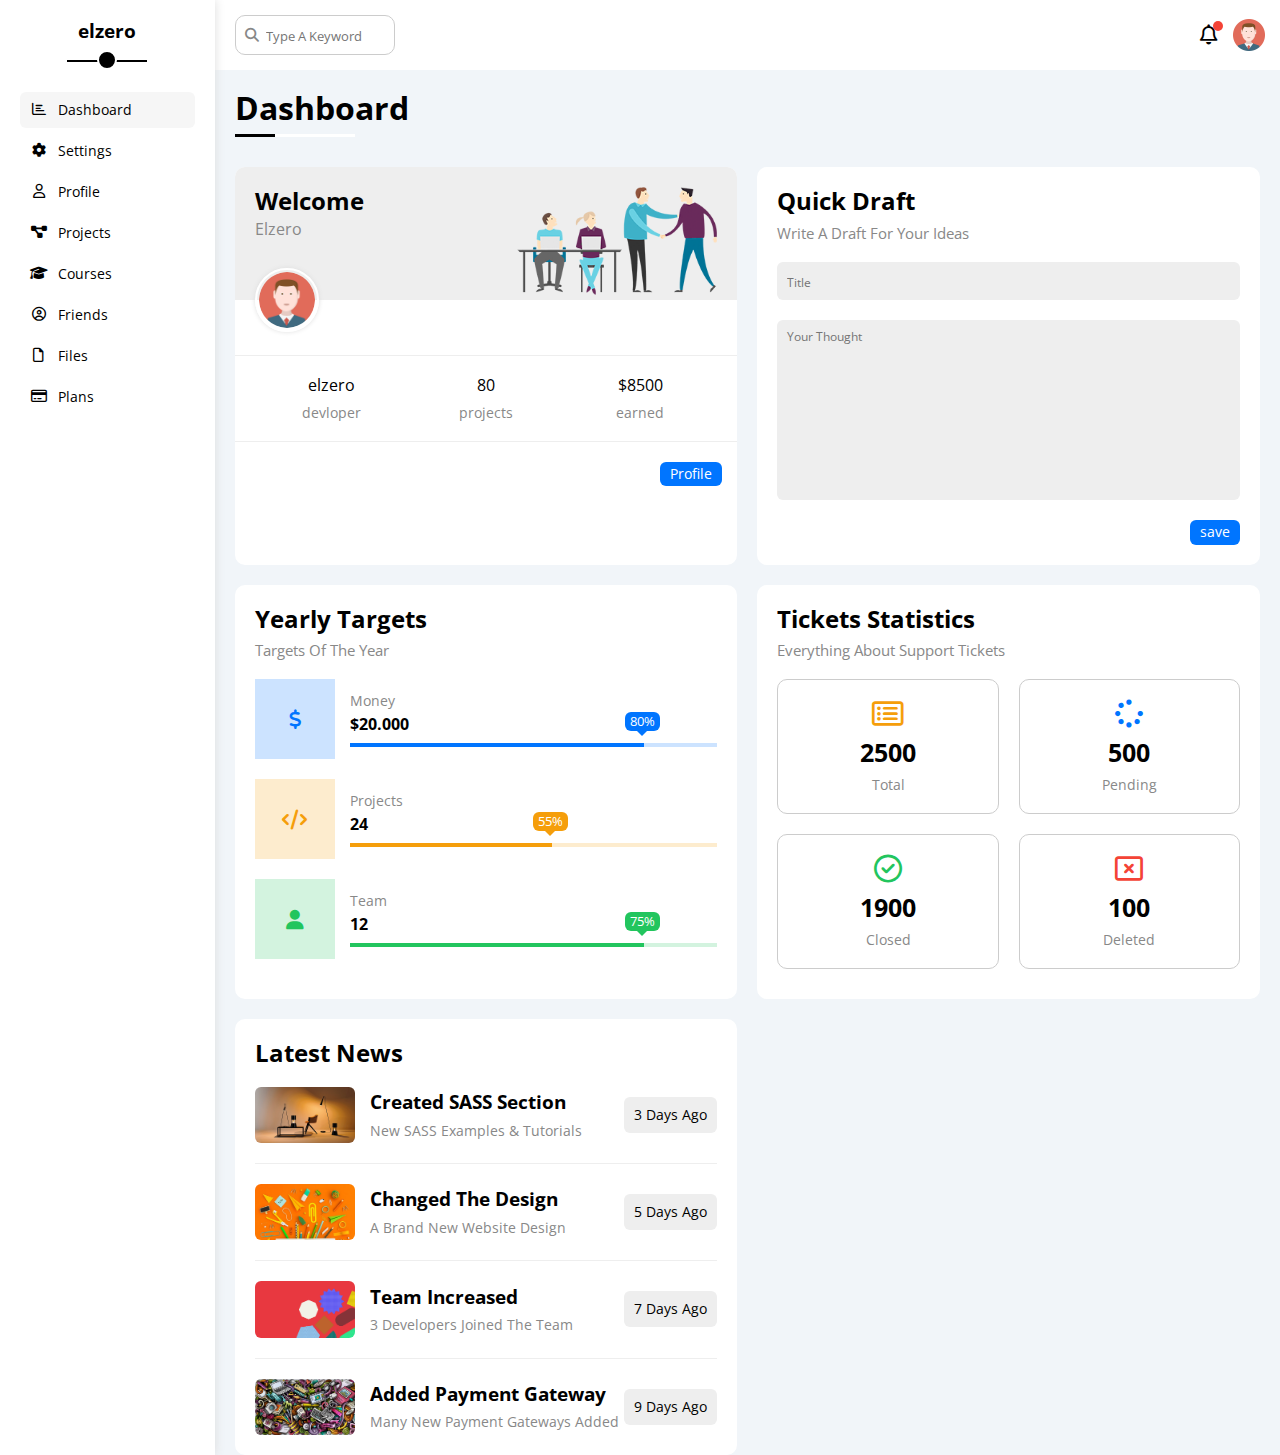
==== commit 466c1976: "finish Tickets Statistics" ====
--- a/index.html
+++ b/index.html
@@ -159,11 +159,11 @@
                     </div>
                 </div>
                 <!-- End Targets Widget -->
-                <!-- Start Stats -->
-                <div class="stats bg-white p-20 rad-10">
+                <!-- Start Tickets -->
+                <div class="tickets bg-white p-20 rad-10">
                     <h2 class="m-0 mb-10">Tickets Statistics</h2>
                     <p class="c-grey mt-0 mb-20 fs-15">Everything About Support Tickets</p>
-                    <div class="boxes between-flex txt-c">
+                    <div class="between-flex f-wrap txt-c gap-20">
                         <div class="box rad-10 fs-14 p-20">
                             <i class="fa-regular fa-rectangle-list fa-2x mb-10 c-orange"></i>
                             <span class="fs-25 fw-bold mb-10 d-block">2500</span>
@@ -186,7 +186,47 @@
                         </div>
                     </div>
                 </div>
-                <!-- End Stats -->
+                <!-- End Tickets -->
+                <!-- Start Latest News -->
+                <div class="latest-news bg-white p-20 rad-10">
+                    <h2 class="mb-20">Latest News</h2>
+                    <div class="rows">
+                        <div class="row d-flex align-c">
+                            <img class="rad-6" src="images/news-01.png" alt="">
+                            <div class="info">
+                                <h3 class="fw-bold mb-10">Created SASS Section</h3>
+                                <p class="fs-14 c-grey">New SASS Examples & Tutorials</p>
+                            </div>
+                            <div class="day p-10 fs-14 rad-6">3 Days Ago</div>
+                        </div>
+                        <div class="row d-flex align-c">
+                            <img class="rad-6" src="images/news-02.png" alt="">
+                            <div class="info">
+                                <h3 class="fw-bold mb-10">Changed The Design</h3>
+                                <p class="fs-14 c-grey">A Brand New Website Design</p>
+                            </div>
+                            <div class="day p-10 fs-14 rad-6">5 Days Ago</div>
+                        </div>
+                        <div class="row d-flex align-c">
+                            <img class="rad-6" src="images/news-03.png" alt="">
+                            <div class="info">
+                                <h3 class="fw-bold mb-10">Team Increased</h3>
+                                <p class="fs-14 c-grey">3 Developers Joined The Team</p>
+                            </div>
+                            <div class="day p-10 fs-14 rad-6">7 Days Ago</div>
+                        </div>
+                        <div class="row d-flex align-c">
+                            <img class="rad-6" src="images/news-04.png" alt="">
+                            <div class="info">
+                                <h3 class="fw-bold mb-10">Added Payment Gateway</h3>
+                                <p class="fs-14 c-grey">Many New Payment Gateways Added</p>
+                            </div>
+                            <div class="day p-10 fs-14 rad-6">9 Days Ago</div>
+                        </div>
+
+                    </div>
+                </div>
+                <!-- End Latest News -->
             </div>
         </div>
     </div>
--- a/css/framework.css
+++ b/css/framework.css
@@ -167,6 +167,19 @@
     justify-content: space-between;
     align-items: center;
 }
+.around-flex {
+    display: flex;
+    justify-content: space-around;
+    align-items: center;
+}
+.evenly-flex {
+    display: flex;
+    justify-content: space-evenly;
+    align-items: center;
+}
+.f-wrap {
+    flex-wrap: wrap;
+}
 .btn-shape {
     padding:  4px 10px;
     border-radius: 6px;
--- a/css/style.css
+++ b/css/style.css
@@ -292,18 +292,38 @@
     background-color: rgb(34 197 94 / 20%);
 }
 /* End Target */
-/* Start Stats  */
-.boxes {
-    flex-wrap: wrap;
-    row-gap: 20px;
-}
-.box {
+/* Start Tickets  */
+.tickets .box {
     width: calc(50% - 10px);
     border: 1px solid #ccc;
 }
 @media (max-width: 767px) {
-    .box {
+    .tickets .box {
         width: 100%;
     }
 }
-/* End Stats  */
+/* End Tickets  */
+/* Start Latest News */
+.latest-news .row:not(:last-child) {
+    margin-bottom: 20px;
+    padding-bottom: 20px;
+    border-bottom: 1px solid #eeeeee;
+}
+.latest-news img {
+    width: 100px;
+    max-width: 100%;
+    margin-right: 15px;
+}
+.latest-news .info {
+    flex: 1;
+}
+.latest-news .rows .row .day {
+    background-color: #eeeeee;
+}
+@media (max-width: 767px) {
+    .latest-news .rows .row {
+        flex-direction: column;
+        row-gap: 10px;
+    }
+}
+/* End Latest News */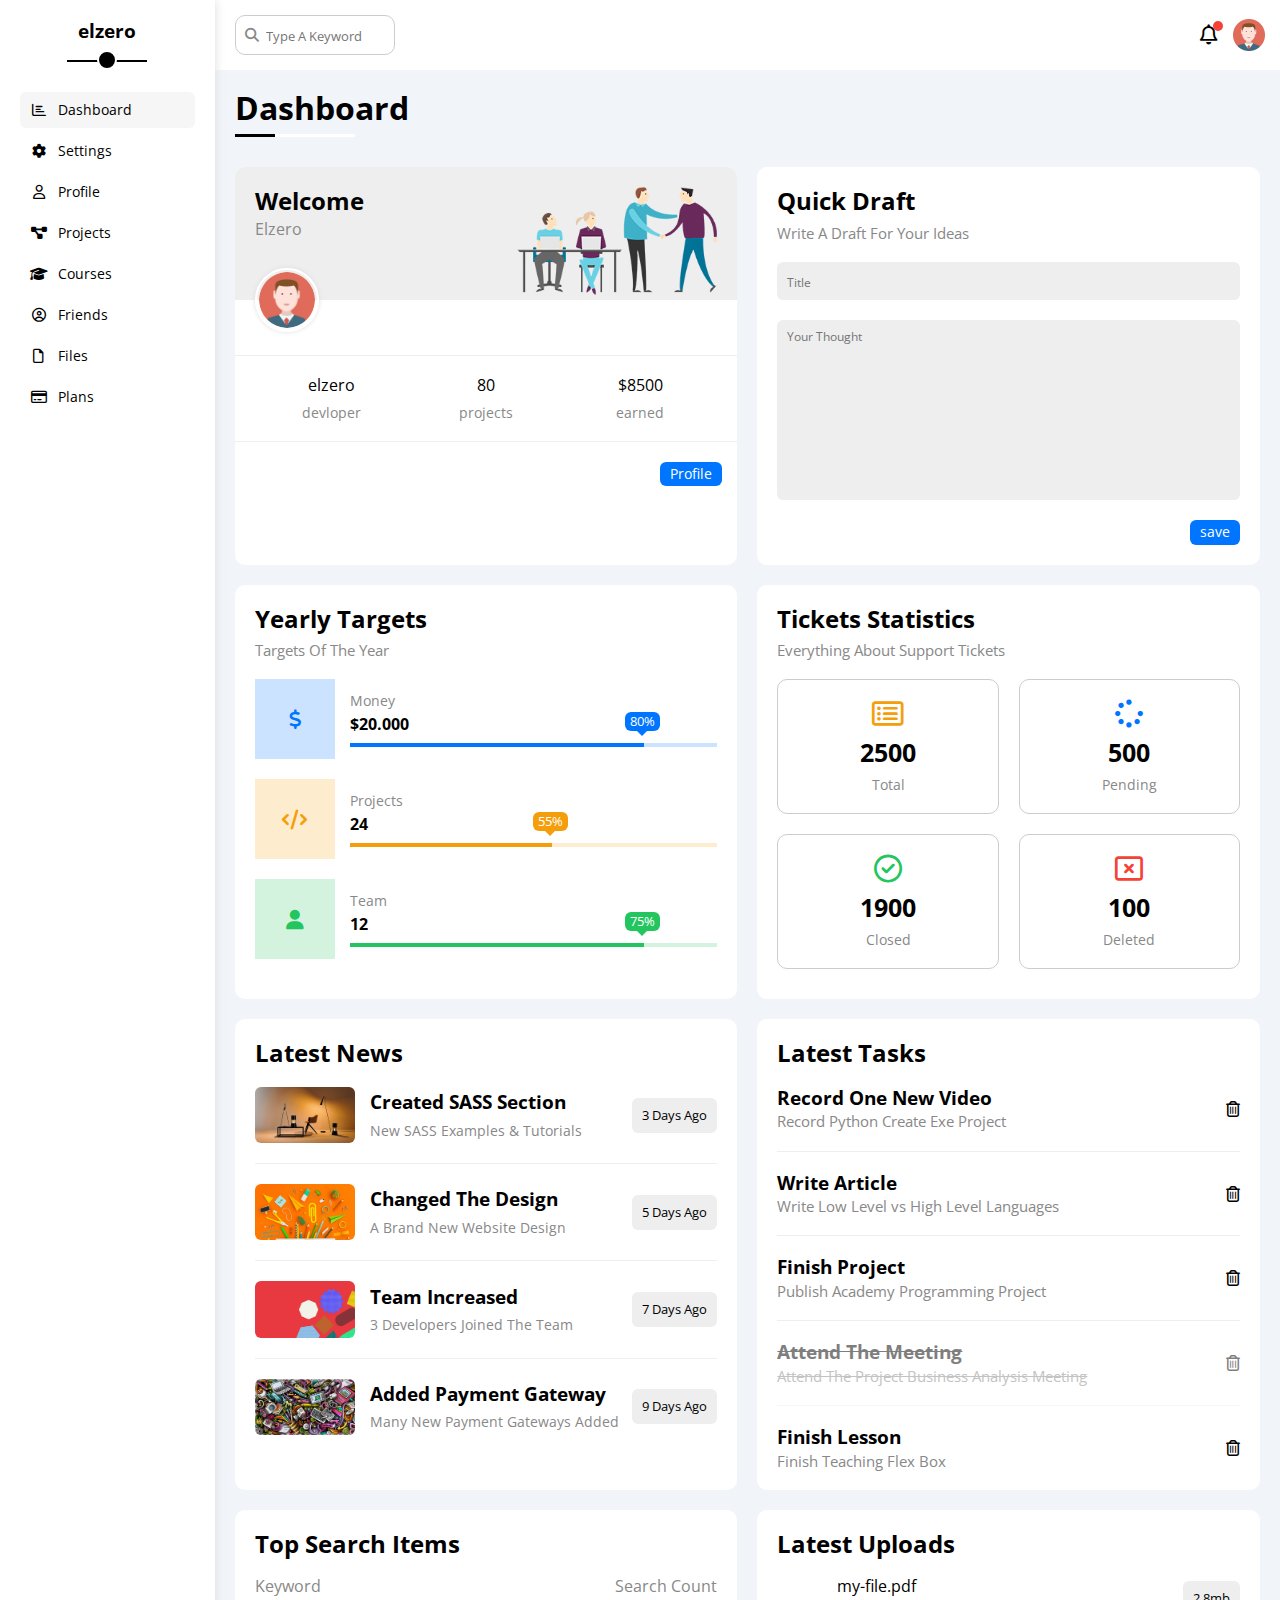
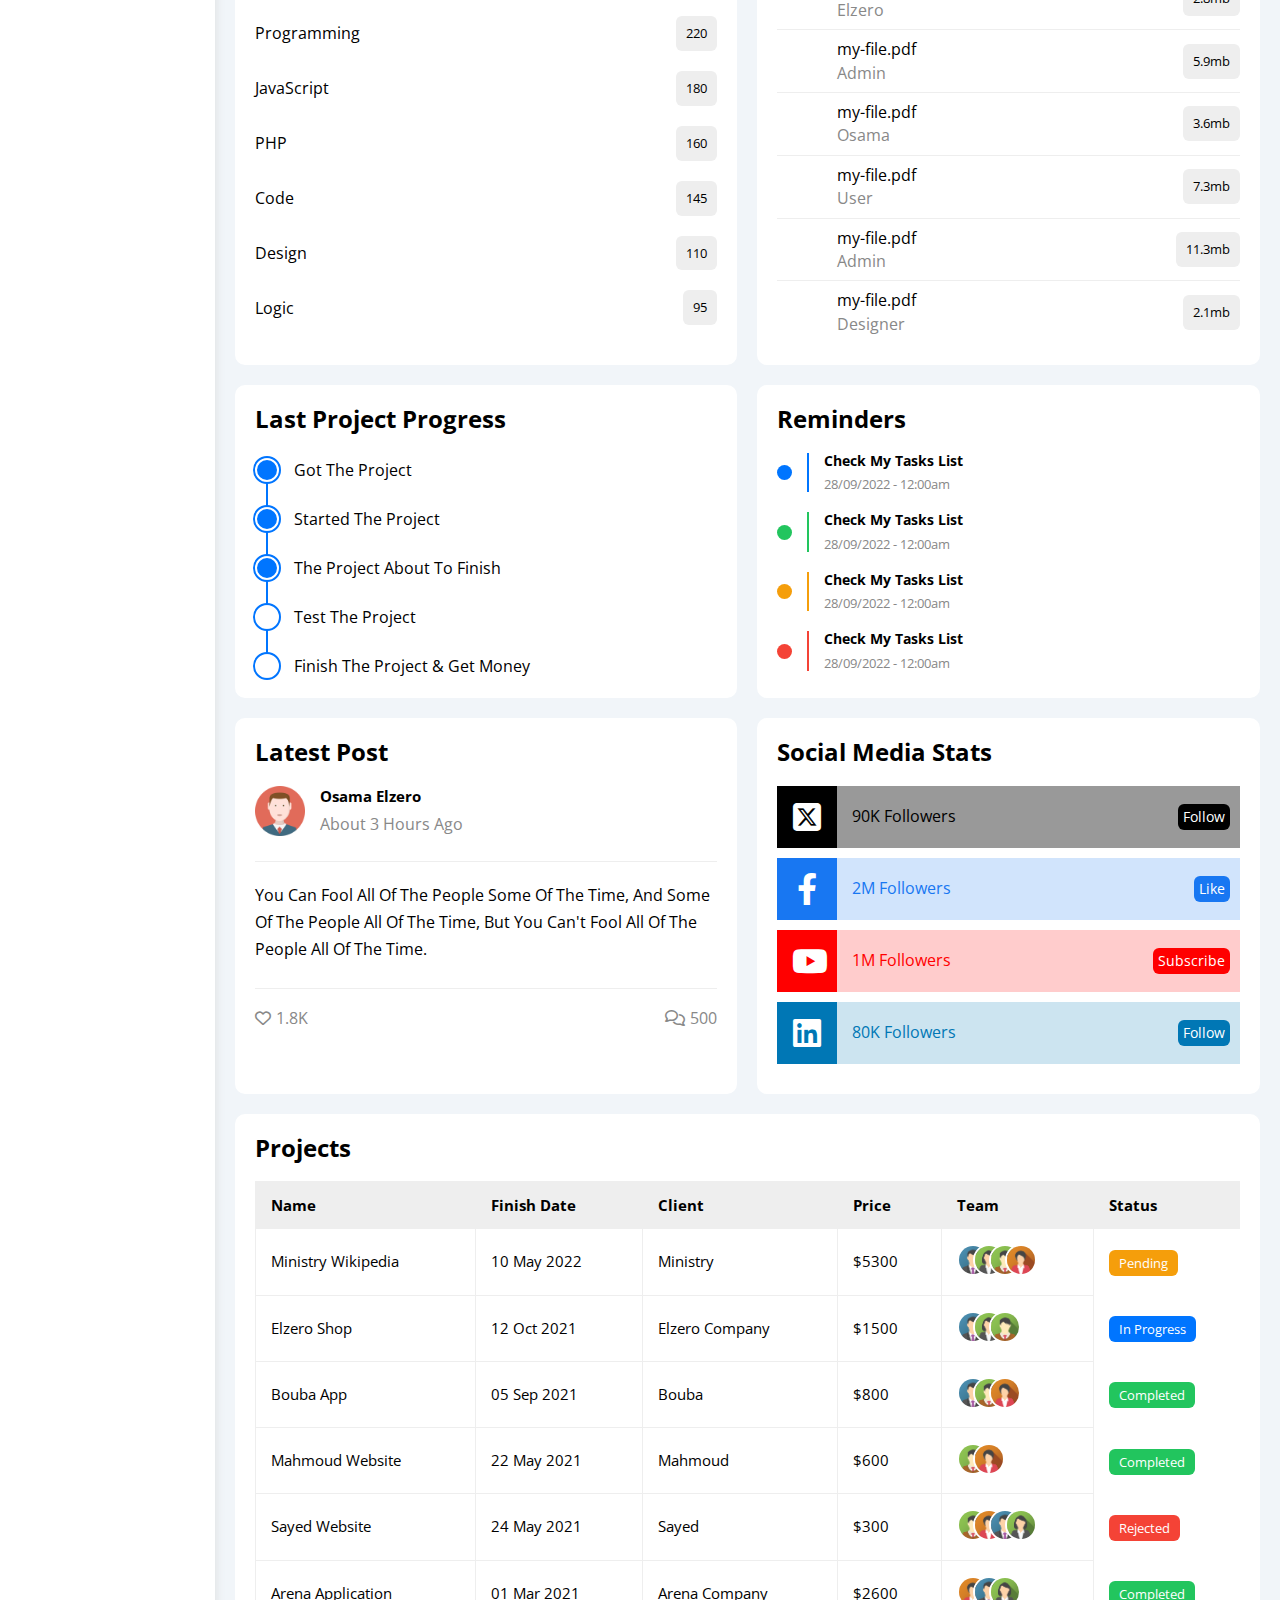
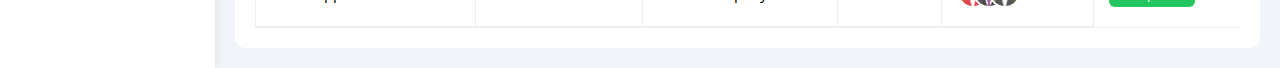
==== commit 5930175a: "finish dashboard section" ====
--- a/index.html
+++ b/index.html
@@ -77,7 +77,7 @@
                 <div class="search p-relative">
                     <input class="p-10" type="search" placeholder="Type A Keyword">
                 </div>
-                <div class="icons d-flex align-c">
+                <div class="icons d-flex align-center">
                     <span class="notification p-relative">
                         <i class="fa-regular fa-bell fa-lg"></i>
                     </span>
@@ -190,44 +190,355 @@
                 <!-- Start Latest News -->
                 <div class="latest-news bg-white p-20 rad-10">
                     <h2 class="mb-20">Latest News</h2>
-                    <div class="rows">
-                        <div class="row d-flex align-c">
-                            <img class="rad-6" src="images/news-01.png" alt="">
-                            <div class="info">
-                                <h3 class="fw-bold mb-10">Created SASS Section</h3>
-                                <p class="fs-14 c-grey">New SASS Examples & Tutorials</p>
-                            </div>
-                            <div class="day p-10 fs-14 rad-6">3 Days Ago</div>
-                        </div>
-                        <div class="row d-flex align-c">
-                            <img class="rad-6" src="images/news-02.png" alt="">
-                            <div class="info">
-                                <h3 class="fw-bold mb-10">Changed The Design</h3>
-                                <p class="fs-14 c-grey">A Brand New Website Design</p>
-                            </div>
-                            <div class="day p-10 fs-14 rad-6">5 Days Ago</div>
-                        </div>
-                        <div class="row d-flex align-c">
-                            <img class="rad-6" src="images/news-03.png" alt="">
-                            <div class="info">
-                                <h3 class="fw-bold mb-10">Team Increased</h3>
-                                <p class="fs-14 c-grey">3 Developers Joined The Team</p>
-                            </div>
-                            <div class="day p-10 fs-14 rad-6">7 Days Ago</div>
-                        </div>
-                        <div class="row d-flex align-c">
-                            <img class="rad-6" src="images/news-04.png" alt="">
-                            <div class="info">
-                                <h3 class="fw-bold mb-10">Added Payment Gateway</h3>
-                                <p class="fs-14 c-grey">Many New Payment Gateways Added</p>
-                            </div>
-                            <div class="day p-10 fs-14 rad-6">9 Days Ago</div>
-                        </div>
-
+                    <div class="row d-flex align-center">
+                        <img class="rad-6" src="images/news-01.png" alt="">
+                        <div class="info">
+                            <h3 class="fw-bold mb-10">Created SASS Section</h3>
+                            <p class="fs-14 c-grey">New SASS Examples & Tutorials</p>
+                        </div>
+                        <div class="btn-grey">3 Days Ago</div>
+                    </div>
+                    <div class="row d-flex align-center">
+                        <img class="rad-6" src="images/news-02.png" alt="">
+                        <div class="info">
+                            <h3 class="fw-bold mb-10">Changed The Design</h3>
+                            <p class="fs-14 c-grey">A Brand New Website Design</p>
+                        </div>
+                        <div class="btn-grey">5 Days Ago</div>
+                    </div>
+                    <div class="row d-flex align-center">
+                        <img class="rad-6" src="images/news-03.png" alt="">
+                        <div class="info">
+                            <h3 class="fw-bold mb-10">Team Increased</h3>
+                            <p class="fs-14 c-grey">3 Developers Joined The Team</p>
+                        </div>
+                        <div class="btn-grey">7 Days Ago</div>
+                    </div>
+                    <div class="row d-flex align-center">
+                        <img class="rad-6" src="images/news-04.png" alt="">
+                        <div class="info">
+                            <h3 class="fw-bold mb-10">Added Payment Gateway</h3>
+                            <p class="fs-14 c-grey">Many New Payment Gateways Added</p>
+                        </div>
+                        <div class="btn-grey">9 Days Ago</div>
                     </div>
                 </div>
                 <!-- End Latest News -->
+                <!-- Start Latest Tasks -->
+                <div class="latest-tasks bg-white p-20 rad-10">
+                    <h2 class="mb-20">Latest Tasks</h2>
+                    <div class="row between-flex">
+                        <div class="info">
+                            <h3 class="fw-bold mb-5">Record One New Video</h3>
+                            <p class="fs-15 c-grey">Record Python Create Exe Project</p>
+                        </div>
+                        <i class="fa-regular fa-trash-can delete"></i>
+                    </div>
+                    <div class="row between-flex">
+                        <div class="info">
+                            <h3 class="fw-bold mb-5">Write Article</h3>
+                            <p class="fs-15 c-grey">Write Low Level vs High Level Languages</p>
+                        </div>
+                        <i class="fa-regular fa-trash-can delete"></i>
+                    </div>
+                    <div class="row between-flex">
+                        <div class="info">
+                            <h3 class="fw-bold mb-5">Finish Project</h3>
+                            <p class="fs-15 c-grey">Publish Academy Programming Project</p>
+                        </div>
+                        <i class="fa-regular fa-trash-can delete"></i>
+                    </div>
+                    <div class="row between-flex op-5">
+                        <div class="info">
+                            <h3 class="fw-bold mb-5">Attend The Meeting</h3>
+                            <p class="fs-15 c-grey">Attend The Project Business Analysis Meeting</p>
+                        </div>
+                        <i class="fa-regular fa-trash-can done"></i>
+                    </div>
+                    <div class="row between-flex">
+                        <div class="info">
+                            <h3 class="fw-bold mb-5">Finish Lesson</h3>
+                            <p class="fs-15 c-grey">Finish Teaching Flex Box</p>
+                        </div>
+                        <i class="fa-regular fa-trash-can delete"></i>
+                    </div>
+                </div>
+                <!-- End Latest Tasks -->
+                <!-- Start Top Search -->
+                <div class="top-search bg-white p-20 rad-10">
+                    <h2 class="mb-20">Top Search Items</h2>
+                    <div class="items-head between-flex c-grey mb-20">
+                        <div>Keyword</div>
+                        <div>Search Count</div>
+                    </div>
+                    <div class="items between-flex mb-20">
+                        <span>Programming</span>
+                        <span class="btn-grey">220</span>
+                    </div>
+                    <div class="items between-flex mb-20">
+                        <span>JavaScript</span>
+                        <span class="btn-grey">180</span>
+                    </div>
+                    <div class="items between-flex mb-20">
+                        <span>PHP</span>
+                        <span class="btn-grey">160</span>
+                    </div>
+                    <div class="items between-flex mb-20">
+                        <span>Code</span>
+                        <span class="btn-grey">145</span>
+                    </div>
+                    <div class="items between-flex mb-20">
+                        <span>Design</span>
+                        <span class="btn-grey">110</span>
+                    </div>
+                    <div class="items between-flex mb-20">
+                        <span>Logic</span>
+                        <span class="btn-grey">95</span>
+                    </div>
+                </div>
+                <!-- End Top Search -->
+                <!-- Start Latest Uploads -->
+                <div class="latest-uploads bg-white p-20 rad-10">
+                    <h2 class="mb-20">Latest Uploads</h2>
+                    <div class="upload d-flex align-center">
+                        <img src="images/pdf.svg" alt="">
+                        <div class="info">
+                            <span class="d-block mb-5">my-file.pdf</span>
+                            <span class="c-grey">Elzero</span>
+                        </div>
+                        <span class="btn-grey">2.8mb</span>
+                    </div>
+                    <div class="upload d-flex align-center">
+                        <img src="images/avi.svg" alt="">
+                        <div class="info">
+                            <span class="d-block mb-5">my-file.pdf</span>
+                            <span class="c-grey">Admin</span>
+                        </div>
+                        <span class="btn-grey">5.9mb</span>
+                    </div>
+                    <div class="upload d-flex align-center">
+                        <img src="images/psd.svg" alt="">
+                        <div class="info">
+                            <span class="d-block mb-5">my-file.pdf</span>
+                            <span class="c-grey">Osama</span>
+                        </div>
+                        <span class="btn-grey">3.6mb</span>
+                    </div>
+                    <div class="upload d-flex align-center">
+                        <img src="images/zip.svg" alt="">
+                        <div class="info">
+                            <span class="d-block mb-5">my-file.pdf</span>
+                            <span class="c-grey">User</span>
+                        </div>
+                        <span class="btn-grey">7.3mb</span>
+                    </div>
+                    <div class="upload d-flex align-center">
+                        <img src="images/dll.svg" alt="">
+                        <div class="info">
+                            <span class="d-block mb-5">my-file.pdf</span>
+                            <span class="c-grey">Admin</span>
+                        </div>
+                        <span class="btn-grey">11.3mb</span>
+                    </div>
+                    <div class="upload d-flex align-center">
+                        <img src="images/eps.svg" alt="">
+                        <div class="info">
+                            <span class="d-block mb-5">my-file.pdf</span>
+                            <span class="c-grey">Designer</span>
+                        </div>
+                        <span class="btn-grey">2.1mb</span>
+                    </div>
+                </div>
+                <!-- End Latest Uploads -->
+                <!-- Start Last Project Progress -->
+                <div class="last-progress bg-white p-20 rad-10 p-relative">
+                    <h2 class="mb-20">Last Project Progress</h2>
+                    <ul class="p-relative">
+                        <li class="mt-25 d-flex align-center done">Got The Project</li>
+                        <li class="mt-25 d-flex align-center done">Started The Project</li>
+                        <li class="mt-25 d-flex align-center done">The Project About To Finish</li>
+                        <li class="mt-25 d-flex align-center current">Test The Project</li>
+                        <li class="mt-25 d-flex align-center">Finish The Project & Get Money</li>
+                    </ul>
+                </div>
+                <!-- End Last Project Progress -->
+                <!-- Start Reminders -->
+                <div class="reminders bg-white p-20 rad-10">
+                    <h2 class="mb-20">Reminders</h2>
+                    <ul class="d-flex direction-c">
+                        <li class="d-flex align-center mb-20">
+                            <span class="key bg-blue mr-15 d-block rad-half"></span>
+                            <div class="pl-15 blue">
+                                <p class="fw-bold fs-14 mb-5">Check My Tasks List</p>
+                                <span class="fs-13 c-grey">28/09/2022 - 12:00am</span>
+                            </div>
+                        </li>
+                        <li class="d-flex align-center mb-20">
+                            <span class="key bg-green mr-15 d-block rad-half"></span>
+                            <div class="pl-15 green">
+                                <p class="fw-bold fs-14 mb-5">Check My Tasks List</p>
+                                <span class="fs-13 c-grey">28/09/2022 - 12:00am</span>
+                            </div>
+                        </li>
+                        <li class="d-flex align-center mb-20">
+                            <span class="key bg-orange mr-15 d-block rad-half"></span>
+                            <div class="pl-15 orange">
+                                <p class="fw-bold fs-14 mb-5">Check My Tasks List</p>
+                                <span class="fs-13 c-grey">28/09/2022 - 12:00am</span>
+                            </div>
+                        </li>
+                        <li class="d-flex align-center">
+                            <span class="key bg-red mr-15 d-block rad-half"></span>
+                            <div class="pl-15 red">
+                                <p class="fw-bold fs-14 mb-5">Check My Tasks List</p>
+                                <span class="fs-13 c-grey">28/09/2022 - 12:00am</span>
+                            </div>
+                        </li>
+                    </ul>
+                </div>
+                <!-- End Reminders -->
+                <!-- Start Latest Post -->
+                <div class="latest-post bg-white p-20 rad-10">
+                    <h2 class="mb-20">Latest Post</h2>
+                    <div class="user d-flex align-center pb-25">
+                        <img src="images/avatar.png" alt="">
+                        <div class="info ml-15">
+                            <h3 class="fw-bold fs-15 mb-10">Osama Elzero</h3>
+                            <p class="c-grey">About 3 Hours Ago</p>
+                        </div>
+                    </div>
+                    <p class="pb-25 mt-20">You Can Fool All Of The People Some Of The Time, And Some Of The People All
+                        Of The Time, But You Can't Fool All Of The People All Of The Time.</p>
+                    <div class="comment between-flex mt-20 c-grey">
+                        <div class="heart">
+                            <i class="fa-regular fa-heart"></i><span class="ml-5">1.8K</span>
+                        </div>
+                        <div class="comments">
+                            <i class="fa-regular fa-comments"></i><span class="ml-5">500</span>
+                        </div>
+                    </div>
+                </div>
+                <!-- End Latest Post -->
+                <!-- Start Social Media Stats -->
+                <div class="social-media bg-white p-20 rad-10">
+                    <h2 class="mb-20">Social Media Stats</h2>
+                    <div class="social mb-10 d-flex align-center bg-blue c-white x-twitter">
+                        <i class="fa-brands fa-square-x-twitter fa-2x txt-c p-15 bg-black i-twitter"></i>
+                        <span class="ml-15">90K Followers</span>
+                        <a class="fs-14 rad-6 mr-10 p-5 c-white bg-black" href="#">Follow</a>
+                    </div>
+                    <div class="social mb-10 d-flex align-center bg-blue c-white x-facebook">
+                        <i class="fa-brands fa-facebook-f fa-2x txt-c p-15 i-facebook"></i>
+                        <span class="ml-15">2M Followers</span>
+                        <a class="fs-14 rad-6 mr-10 p-5 c-white" href="#">Like</a>
+                    </div>
+                    <div class="social mb-10 d-flex align-center bg-blue c-white x-youtube">
+                        <i class="fa-brands fa-youtube fa-2x txt-c p-15 i-youtube"></i>
+                        <span class="ml-15">1M Followers</span>
+                        <a class="fs-14 rad-6 mr-10 p-5 c-white" href="#">Subscribe</a>
+                    </div>
+                    <div class="social mb-10 d-flex align-center bg-blue c-white x-linkedin">
+                        <i class="fa-brands fa-linkedin fa-2x txt-c p-15 i-linkedin"></i>
+                        <span class="ml-15">80K Followers</span>
+                        <a class="fs-14 rad-6 mr-10 p-5 c-white" href="#">Follow</a>
+                    </div>
+                </div>
+                <!-- End Social Media Stats -->
             </div>
+            <!-- Start Projects Table -->
+            <div class="projects bg-white p-20 rad-10 m-20">
+                <h2 class="mb-20">Projects</h2>
+                <div class="responsive-table">
+                    <table class="fs-15 w-full">
+                        <thead>
+                            <tr class="fw-bold">
+                                <td>Name</td>
+                                <td>Finish Date</td>
+                                <td>Client</td>
+                                <td>Price</td>
+                                <td>Team</td>
+                                <td>Status</td>
+                            </tr>
+                        </thead>
+                        <tbody>
+                            <tr>
+                                <td>Ministry Wikipedia</td>
+                                <td>10 May 2022</td>
+                                <td>Ministry</td>
+                                <td>$5300</td>
+                                <td>
+                                    <img src="images/team-01.png" alt="">
+                                    <img src="images/team-02.png" alt="">
+                                    <img src="images/team-03.png" alt="">
+                                    <img src="images/team-04.png" alt="">
+                                </td>
+                                <td> <span class="label bg-orange c-white fs-13 btn-shape">Pending</span></td>
+                            </tr>
+                            <tr>
+                                <td>Elzero Shop</td>
+                                <td>12 Oct 2021</td>
+                                <td>Elzero Company</td>
+                                <td>$1500</td>
+                                <td>
+                                    <img src="images/team-01.png" alt="">
+                                    <img src="images/team-02.png" alt="">
+                                    <img src="images/team-03.png" alt="">
+                                </td>
+                                <td> <span class="label bg-blue c-white fs-13 btn-shape">In Progress</span></td>
+                            </tr>
+                            <tr>
+                                <td>Bouba App</td>
+                                <td>05 Sep 2021</td>
+                                <td>Bouba</td>
+                                <td>$800</td>
+                                <td>
+                                    <img src="images/team-01.png" alt="">
+                                    <img src="images/team-03.png" alt="">
+                                    <img src="images/team-04.png" alt="">
+                                </td>
+                                <td> <span class="label bg-green c-white fs-13 btn-shape">Completed</span></td>
+                            </tr>
+                            <tr>
+                                <td>Mahmoud Website</td>
+                                <td>22 May 2021</td>
+                                <td>Mahmoud</td>
+                                <td>$600</td>
+                                <td>
+                                    <img src="images/team-03.png" alt="">
+                                    <img src="images/team-04.png" alt="">
+                                </td>
+                                <td> <span class="label bg-green c-white fs-13 btn-shape">Completed</span></td>
+                            </tr>
+                            <tr>
+                                <td>Sayed Website</td>
+                                <td>24 May 2021</td>
+                                <td>Sayed</td>
+                                <td>$300</td>
+                                <td>
+                                    <img src="images/team-03.png" alt="">
+                                    <img src="images/team-04.png" alt="">
+                                    <img src="images/team-01.png" alt="">
+                                    <img src="images/team-02.png" alt="">
+                                </td>
+                                <td> <span class="label bg-red c-white fs-13 btn-shape">Rejected</span></td>
+                            </tr>
+                            <tr>
+                                <td>Arena Application</td>
+                                <td>01 Mar 2021</td>
+                                <td>Arena Company</td>
+                                <td>$2600</td>
+                                <td>
+                                    <img src="images/team-04.png" alt="">
+                                    <img src="images/team-01.png" alt="">
+                                    <img src="images/team-02.png" alt="">
+                                </td>
+                                <td> <span class="label bg-green c-white fs-13 btn-shape">Completed</span></td>
+                            </tr>
+                        </tbody>
+                    </table>
+                </div>
+            </div>
+            <!-- End Projects Table -->
         </div>
     </div>
 </body>
--- a/css/framework.css
+++ b/css/framework.css
@@ -6,182 +6,335 @@
     --red-color: #f44336;
     --grey-color: #888;
 }
+
 /* Start Box */
 .d-flex {
     display: flex;
-    } 
-.align-c {
-    align-items: center;
-}
+}
+
+.direction-c {
+    flex-direction: column;
+}
+
+.align-center {
+    align-items: center;
+}
+
 .space-between {
     justify-content: space-between;
 }
+
+.space-around {
+    justify-content: space-around;
+}
+
+.space-evenly {
+    justify-content: space-evenly;
+}
+
 .w-fit {
     width: fit-content;
 }
+
 .d-grid {
     display: grid;
-} 
+}
+
 .gap-20 {
     gap: 20px;
 }
+
 .d-block {
     display: block;
 }
+
+.d-inline {
+    display: inline;
+}
+
 @media (max-width: 767px) {
     .block-mobile {
         display: block;
     }
+
     .hide-mobile {
         display: none;
     }
 }
+
 /* Start Width + Height */
 .w-full {
     width: 100%;
 }
+
 /* End Width + Height */
 /* End Box */
 /* Start Padding + Margin */
+.p-5 {
+    padding: 5px;
+}
+
 .p-10 {
     padding: 10px;
 }
+
 .p-15 {
     padding: 15px;
 }
+
 .p-20 {
     padding: 20px;
 }
+
+.pl-15 {
+    padding-left: 15px;
+}
+
+.pb-5 {
+    padding-bottom: 5px;
+}
+
+.pb-10 {
+    padding-bottom: 10px;
+}
+
+.pb-15 {
+    padding-bottom: 15px;
+}
+
+.pb-20 {
+    padding-bottom: 20px;
+}
+
+.pb-25 {
+    padding-bottom: 25px;
+}
+
 .m-0 {
     margin: 0;
 }
+
 .m-20 {
     margin: 20px;
 }
+
 .mt-0 {
     margin-top: 0;
 }
+
 .mt-5 {
     margin-top: 5px;
 }
+
 .mt-10 {
     margin-top: 10px;
 }
+
 .mt-20 {
     margin-top: 20px;
 }
+
+.mt-25 {
+    margin-top: 25px;
+}
+
+.mr-5 {
+    margin-right: 5px;
+}
+
+.mr-10 {
+    margin-right: 10px;
+}
+
+.mr-15 {
+    margin-right: 15px;
+}
+
+.mb-5 {
+    margin-bottom: 5px;
+}
+
 .mb-10 {
     margin-bottom: 10px;
 }
+
+.mb-15 {
+    margin-bottom: 15px;
+}
+
 .mb-20 {
     margin-bottom: 20px;
 }
+
+.ml-5 {
+    margin-left: 5px;
+}
+
+.ml-10 {
+    margin-left: 10px;
+}
+
+.ml-15 {
+    margin-left: 15px;
+}
+
 /* End Padding + Margin */
 /* Start Color */
 .bg-white {
     background-color: white;
 }
+.bg-black {
+    background-color: black;
+}
 .bg-eee {
     background-color: #eee;
 }
+
 .bg-blue {
     background-color: var(--blue-color);
 }
+
 .bg-orange {
     background-color: var(--orange-color);
 }
+
 .bg-green {
     background-color: var(--green-color);
 }
+
+.bg-red {
+    background-color: var(--red-color);
+}
+
 .c-white {
     color: white;
 }
+
 .c-black {
     color: black;
 }
+
 .c-grey {
     color: var(--grey-color);
 }
+
 .c-blue {
     color: var(--blue-color);
 }
+
 .c-orange {
     color: var(--orange-color);
 }
+
 .c-green {
     color: var(--green-color);
 }
+
 .c-red {
     color: var(--red-color);
 }
+
+.op-5 {
+    opacity: 0.5;
+}
+
 /* End Color */
 /* Start Position */
 .p-relative {
     position: relative;
 }
+
 /* End Position */
 /* Start Font */
 .txt-c {
     text-align: center;
 }
+
 .fs-13 {
     font-size: 13px;
 }
+
 .fs-14 {
     font-size: 14px;
 }
+
 .fs-15 {
     font-size: 15px;
 }
+
 .fs-25 {
     font-size: 25px;
 }
+
 .fw-bold {
     font-weight: bold;
 }
+
 @media (max-width: 767px) {
     .txt-c-mobile {
         text-align: center;
     }
 }
+
 /* End Font */
 /* Start Border */
 .b-none {
     border: none;
 }
+
 .rad-6 {
     border-radius: 6px;
-} 
+}
+
 .rad-10 {
     border-radius: 10px;
 }
+
+.rad-half {
+    border-radius: 50%;
+}
+
 /* End Border */
 /* Start Components */
+
 .center-flex {
     display: flex;
     justify-content: center;
     align-items: center;
 }
+
 .between-flex {
     display: flex;
     justify-content: space-between;
     align-items: center;
 }
+
 .around-flex {
     display: flex;
     justify-content: space-around;
     align-items: center;
 }
+
 .evenly-flex {
     display: flex;
     justify-content: space-evenly;
     align-items: center;
 }
+
 .f-wrap {
     flex-wrap: wrap;
 }
+
 .btn-shape {
-    padding:  4px 10px;
+    padding: 4px 10px;
     border-radius: 6px;
 }
-/* End Components */
+
+.btn-grey {
+    padding: 10px;
+    font-size: 13px;
+    border-radius: 6px;
+    background-color: #eeeeee;
+}
+
+/* End Components */--- a/css/style.css
+++ b/css/style.css
@@ -1,329 +1,657 @@
 * {
-    box-sizing: border-box;
-    padding: 0;
-    margin: 0;
-}
+  box-sizing: border-box;
+  padding: 0;
+  margin: 0;
+}
+
 body {
-    font-family: 'Open Sans', sans-serif;
-}
+  font-family: "Open Sans", sans-serif;
+}
+
 *:focus {
-    outline: none;
-}
+  outline: none;
+}
+
+ul {
+  list-style: none;
+  padding: 0;
+}
+
 a {
-    text-decoration: none;
-}
-ul {
-    list-style: none;
-}
+  text-decoration: none;
+}
+
 ::-webkit-scrollbar {
-    width: 15px;
-}
+  width: 15px;
+}
+
 ::-webkit-scrollbar-track {
-    background-color: white;
-}
+  background-color: white;
+}
+
 ::-webkit-scrollbar-thumb {
-    background-color: var(--blue-color);
-}
+  background-color: var(--blue-color);
+}
+
 ::-webkit-scrollbar-thumb:hover {
-    background-color: var(--blue-alt-color);
-}
+  background-color: var(--blue-alt-color);
+}
+
 .page {
-    background-color: #f1f5f9;
-    min-height: 100vh;
-}
+  background-color: #f1f5f9;
+  min-height: 100vh;
+}
+
 /* Start Sidebar */
 .sidebar {
-    width: 250px;
-    box-shadow: 0 0 10px #ddd;
-}
-.sidebar > h3 {
-    margin-bottom: 50px;
-    position: relative;
-}
-.sidebar > h3::before,
-.sidebar > h3::after {
-    content: "";
-    position: absolute;
-    left: 50%;
-    transform: translateX(-50%);
-}
-.sidebar > h3::before {
-    height: 2px;
-    width: 80px;
-    background: black;
-    bottom: -20px;
-}
-.sidebar > h3::after {
-    width: 16px;
-    height: 16px;
-    border: 2px solid white;
-    background: black;
-    bottom: -28px;
-    border-radius: 50%;
-}
+  width: 250px;
+  box-shadow: 0 0 10px #ddd;
+}
+
+.sidebar>h3 {
+  margin-bottom: 50px;
+  position: relative;
+}
+
+.sidebar>h3::before,
+.sidebar>h3::after {
+  content: "";
+  position: absolute;
+  left: 50%;
+  transform: translateX(-50%);
+}
+
+.sidebar>h3::before {
+  height: 2px;
+  width: 80px;
+  background: black;
+  bottom: -20px;
+}
+
+.sidebar>h3::after {
+  width: 16px;
+  height: 16px;
+  border: 2px solid white;
+  background: black;
+  bottom: -28px;
+  border-radius: 50%;
+}
+
 .sidebar ul li a {
-    transition: 0.3s;
-    margin-bottom: 5px;
-}
+  transition: 0.3s;
+  margin-bottom: 5px;
+}
+
 .sidebar ul li a:hover,
 .sidebar ul li .active {
-    background-color: #f6f6f6;
-}
+  background-color: #f6f6f6;
+}
+
 .sidebar ul li a span {
-    font-size: 14px;
-    margin-left: 10px;
-}
+  font-size: 14px;
+  margin-left: 10px;
+}
+
 @media (max-width: 767px) {
-    .sidebar {
-        width: 58px;
-        padding: 10px;
-    }
-        .sidebar > h3 {
-            font-size: 13px;
-            margin-bottom: 15px;
-    }
-    .sidebar > h3::before,
-    .sidebar > h3::after {
+  .sidebar {
+    width: 58px;
+    padding: 10px;
+  }
+
+  .sidebar>h3 {
+    font-size: 13px;
+    margin-bottom: 15px;
+  }
+
+  .sidebar>h3::before,
+  .sidebar>h3::after {
     display: none;
-}
-    .sidebar ul li a span {
-        display: none;
-    }
-
-}
+  }
+
+  .sidebar ul li a span {
+    display: none;
+  }
+}
+
 /* End Sidebar */
 /* Start Content */
 .content {
-    overflow: hidden;
-}
+  overflow: hidden;
+}
+
 .content .head .search::before {
-    font-family: var(--fa-style-family-classic);
-    content: "\f002";
-    font-weight: 900;
-    position: absolute;
-    left: 15px;
-    top: 50%;
-    transform: translateY(-50%);
-    font-size: 14px;
-    color: var(--grey-color);
-}
+  font-family: var(--fa-style-family-classic);
+  content: "\f002";
+  font-weight: 900;
+  position: absolute;
+  left: 15px;
+  top: 50%;
+  transform: translateY(-50%);
+  font-size: 14px;
+  color: var(--grey-color);
+}
+
 .head .search input {
-    border: 1px solid #ccc;
-    border-radius: 10px;
-    margin-left: 5px;
-    padding-left: 30px;
-    width: 160px;
-    transition: width 0.3s;
-}
+  border: 1px solid #ccc;
+  border-radius: 10px;
+  margin-left: 5px;
+  padding-left: 30px;
+  width: 160px;
+  transition: width 0.3s;
+}
+
 .head .search input::placeholder {
-    font-size: 13px;
-}
+  font-size: 13px;
+}
+
 .head input:focus {
-    width: 200px;
-}
+  width: 200px;
+}
+
 .head input:focus::placeholder {
-    opacity: 0;
-}
+  opacity: 0;
+}
+
 .head .icons .notification::before {
-    position: absolute;
-    content: "";
-    width: 10px;
-    height: 10px;
-    top: -5px;
-    right: -5px;
-    border-radius: 50%;
-    background-color: var(--red-color);
-}
+  position: absolute;
+  content: "";
+  width: 10px;
+  height: 10px;
+  top: -5px;
+  right: -5px;
+  border-radius: 50%;
+  background-color: var(--red-color);
+}
+
 .head .icons img {
-    width: 32px;
-    height: 32px;
-    margin-left: 15px;
-}
+  width: 32px;
+  height: 32px;
+  margin-left: 15px;
+}
+
 .page h1 {
-    margin: 20px 20px 40px;
-}
+  margin: 20px 20px 40px;
+}
+
 .page h1::before,
 .page h1::after {
-    content: "";
-    position: absolute;
-    height: 3px;
-    bottom: -10px;
-    left: 0;
-}
+  content: "";
+  position: absolute;
+  height: 3px;
+  bottom: -10px;
+  left: 0;
+}
+
 .page h1::before {
-    width: 120px;
-    background-color: white;
-}
+  width: 120px;
+  background-color: white;
+}
+
 .page h1::after {
-    width: 40px;
-    background-color: black;
-}
+  width: 40px;
+  background-color: black;
+}
+
 .wrapper {
-    grid-template-columns: repeat(auto-fill, minmax(450px, 1fr));
-    margin-inline: 20px;
-}
+  grid-template-columns: repeat(auto-fill, minmax(450px, 1fr));
+  margin-inline: 20px;
+  margin-bottom: 20px;
+}
+
 @media (max-width: 767px) {
-.wrapper {
+  .wrapper {
     grid-template-columns: minmax(200px, 1fr);
     margin-inline: 10px;
     gap: 10px;
-}}
+  }
+}
+
 /* End Content */
 /* Start Welcome Widget */
 .welcome {
-    overflow: hidden;
-}
+  overflow: hidden;
+}
+
 .welcome .intro img {
-    width: 200px;
-    margin-bottom: -15px;
-}
+  width: 200px;
+  margin-bottom: -15px;
+}
+
 .welcome .avatar {
-    width: 64px;
-    height: 64px;
-    border: 2px solid white;
-    padding: 2px;
-    border-radius: 50%;
-    box-shadow: 0 0 5px #ddd;
-    margin-top: -32px;
-    margin-left: 20px;
-}
+  width: 64px;
+  height: 64px;
+  border: 2px solid white;
+  padding: 2px;
+  border-radius: 50%;
+  box-shadow: 0 0 5px #ddd;
+  margin-top: -32px;
+  margin-left: 20px;
+}
+
 .welcome .body {
-    border-top: 1px solid #eee;
-    border-bottom: 1px solid #eee;
-}
-.welcome .body > div {
-    flex: 1;
-}
+  border-top: 1px solid #eee;
+  border-bottom: 1px solid #eee;
+}
+
+.welcome .body>div {
+  flex: 1;
+}
+
 .welcome .visit {
-    margin: 0 15px 15px auto;
-    transition: 0.3s;
-}
+  margin: 0 15px 15px auto;
+  transition: 0.3s;
+}
+
 .welcome .visit:hover {
-    background-color: var(--blue-alt-color);
-}
+  background-color: var(--blue-alt-color);
+}
+
 @media (max-width: 767px) {
-    .welcome .intro {
-        padding-bottom: 30px;
-    }
-    .welcome .avatar {
-        margin-left: 0;
-    }
-    .welcome .body > div:not(:last-child) {
-        margin-bottom: 20px;
-    }
-}
+  .welcome .intro {
+    padding-bottom: 30px;
+  }
+
+  .welcome .avatar {
+    margin-left: 0;
+  }
+
+  .welcome .body>div:not(:last-child) {
+    margin-bottom: 20px;
+  }
+}
+
 /* End Welcome Widget */
 /* Start Quick Draft Widget */
 .quick-draft textarea {
-    resize: none;
-    min-height: 180px;
-}
+  resize: none;
+  min-height: 180px;
+}
+
 .quick-draft input::placeholder,
 .quick-draft textarea::placeholder {
-    font-size: 12px;
-}
+  font-size: 12px;
+}
+
 .quick-draft .save {
-    margin-left: auto;
-    transition: 0.3s;
-    cursor: pointer;
-    transition: 0.3s;
-}
+  margin-left: auto;
+  transition: 0.3s;
+  cursor: pointer;
+  transition: 0.3s;
+}
+
 .quick-draft .save:hover {
-    background-color: var(--blue-alt-color);
-}
+  background-color: var(--blue-alt-color);
+}
+
 /* End Quick Draft Widget */
 /* Start Target */
 .targets .target-row .icon {
-    width: 80px;
-    height: 80px;
-    margin-right: 15px;
-}
+  width: 80px;
+  height: 80px;
+  margin-right: 15px;
+}
+
 .targets .details {
-    flex: 1;
-}
+  flex: 1;
+}
+
 .targets .details .progress {
-    height: 4px;
-}
-.targets .details .progress > span {
-    position: absolute;
-    top: 0;
-    left: 0;
-    height: 100%;
-}
-.targets .details .progress > span span {
-    position: absolute;
-    bottom: 16px;
-    right: -16px;
-    color: white;
-    padding: 2px 5px;
-    border-radius: 6px;
-    font-size: 13px;
-}
-.targets .details .progress > span span::after {
-    content: "";
-    position: absolute;
-    border: transparent;
-    border-width: 5px;
-    border-style: solid;
-    border-top-color: var(--blue-color);;
-    left: 50%;
-    bottom: -10px;
-    transform: translateX(-50%);
-}
-.targets .details .progress > .blue span::after {
-    border-top-color: var(--blue-color);
-}
-.targets .details .progress > .orange span::after {
-    border-top-color: var(--orange-color);
-}
-.targets .details .progress > .green span::after {
-    border-top-color: var(--green-color);
-}
+  height: 4px;
+}
+
+.targets .details .progress>span {
+  position: absolute;
+  top: 0;
+  left: 0;
+  height: 100%;
+}
+
+.targets .details .progress>span span {
+  position: absolute;
+  bottom: 16px;
+  right: -16px;
+  color: white;
+  padding: 2px 5px;
+  border-radius: 6px;
+  font-size: 13px;
+}
+
+.targets .details .progress>span span::after {
+  content: "";
+  position: absolute;
+  border: transparent;
+  border-width: 5px;
+  border-style: solid;
+  border-top-color: var(--blue-color);
+  left: 50%;
+  bottom: -10px;
+  transform: translateX(-50%);
+}
+
+.targets .details .progress>.blue span::after {
+  border-top-color: var(--blue-color);
+}
+
+.targets .details .progress>.orange span::after {
+  border-top-color: var(--orange-color);
+}
+
+.targets .details .progress>.green span::after {
+  border-top-color: var(--green-color);
+}
+
 .blue .icon,
 .blue .progress {
-    background-color: rgb(0 117 255 / 20%);
-}
+  background-color: rgb(0 117 255 / 20%);
+}
+
 .orange .icon,
 .orange .progress {
-    background-color: rgb(245 158 11 / 20%);
-}
+  background-color: rgb(245 158 11 / 20%);
+}
+
 .green .icon,
 .green .progress {
-    background-color: rgb(34 197 94 / 20%);
-}
+  background-color: rgb(34 197 94 / 20%);
+}
+
 /* End Target */
-/* Start Tickets  */
+/* Start Tickets    */
 .tickets .box {
-    width: calc(50% - 10px);
-    border: 1px solid #ccc;
-}
+  width: calc(50% - 10px);
+  border: 1px solid #ccc;
+}
+
 @media (max-width: 767px) {
-    .tickets .box {
-        width: 100%;
-    }
-}
-/* End Tickets  */
+  .tickets .box {
+    width: 100%;
+  }
+}
+
+/* End Tickets    */
 /* Start Latest News */
 .latest-news .row:not(:last-child) {
-    margin-bottom: 20px;
-    padding-bottom: 20px;
-    border-bottom: 1px solid #eeeeee;
-}
+  margin-bottom: 20px;
+  padding-bottom: 20px;
+  border-bottom: 1px solid #eee;
+}
+
 .latest-news img {
-    width: 100px;
-    max-width: 100%;
-    margin-right: 15px;
-}
+  width: 100px;
+  margin-right: 15px;
+}
+
 .latest-news .info {
-    flex: 1;
-}
-.latest-news .rows .row .day {
-    background-color: #eeeeee;
-}
+  flex: 1;
+}
+
 @media (max-width: 767px) {
-    .latest-news .rows .row {
-        flex-direction: column;
-        row-gap: 10px;
-    }
-}
-/* End Latest News */+  .latest-news .row {
+    flex-direction: column;
+    row-gap: 10px;
+  }
+}
+
+/* End Latest News */
+/* Start Latest Tasks */
+.latest-tasks .row:not(:last-child) {
+  margin-bottom: 20px;
+  padding-bottom: 20px;
+  border-bottom: 1px solid #eee;
+}
+
+.latest-tasks .done {
+  transition: 0.3s;
+}
+
+.latest-tasks i:hover {
+  color: var(--red-color);
+  cursor: pointer;
+}
+
+.latest-tasks .row.op-5 .info h3,
+.latest-tasks .row.op-5 .info p {
+  text-decoration: line-through;
+}
+
+/* End Latest Tasks */
+/* Start Latest Uploads */
+.latest-uploads .upload:not(:last-child) {
+  margin-bottom: 10px;
+  padding-bottom: 10px;
+  border-bottom: 1px solid #eee;
+}
+
+.latest-uploads .upload img {
+  width: 45px;
+  margin-right: 15px;
+}
+
+.latest-uploads .upload .info {
+  flex-grow: 1;
+}
+
+/* End Latest Uploads */
+/* Start Last Project Progress */
+.last-progress::before {
+  position: absolute;
+  content: "";
+  bottom: 0;
+  right: 0;
+  width: 150px;
+  height: 150px;
+  background-image: url("../images/project.png");
+  background-repeat: no-repeat;
+  background-position: 50% 0;
+  background-size: cover;
+  opacity: 0.3;
+}
+
+.last-progress ul::before {
+  position: absolute;
+  content: "";
+  left: 11px;
+  width: 2px;
+  height: 100%;
+  background-color: var(--blue-color);
+}
+
+.last-progress ul li::before {
+  content: "";
+  width: 20px;
+  height: 20px;
+  display: block;
+  border-radius: 50%;
+  background-color: white;
+  border: 2px solid white;
+  outline: 2px solid var(--blue-color);
+  margin-right: 15px;
+  z-index: 1;
+}
+
+.last-progress ul li.done::before {
+  background-color: var(--blue-color);
+}
+
+.last-progress ul li.current::before {
+  animation: change-color 0.8s infinite alternate;
+}
+
+/* End Last Project Progress */
+/* Start Reminders */
+.reminders ul li .key {
+  width: 15px;
+  height: 15px;
+}
+
+.reminders ul li>.blue {
+  border-left: 2px solid var(--blue-color);
+}
+
+.reminders ul li>.green {
+  border-left: 2px solid var(--green-color);
+}
+
+.reminders ul li>.orange {
+  border-left: 2px solid var(--orange-color);
+}
+
+.reminders ul li>.red {
+  border-left: 2px solid var(--red-color);
+}
+
+/* End Reminders */
+/* Start Latest Post */
+.latest-post .user {
+  border-bottom: 1px solid #eee;
+}
+
+.latest-post .user img {
+  width: 50px;
+}
+
+.latest-post>p {
+  letter-spacing: 1.7;
+  line-height: 1.7;
+  border-bottom: 1px solid #eee;
+}
+
+/* End Latest Post */
+/* Start Social Media Stats */
+.social-media .x-twitter {
+  background-color: rgba(0, 0, 0, 0.399);
+}
+
+.social-media .x-facebook {
+  background-color: #d1e4fc;
+}
+
+.social-media .x-youtube {
+  background-color: #ffcccc;
+}
+
+.social-media .x-linkedin {
+  background-color: #cce4f0;
+}
+
+.social-media span {
+  flex: 1;
+}
+
+.social-media .i-twitter {
+  text-align: center;
+  width: 60px;
+  transition: 0.3s;
+}
+
+.social-media .i-twitter:hover {
+  transform: rotate(5deg);
+}
+
+.social-media .i-facebook {
+  text-align: center;
+  width: 60px;
+  transition: 0.3s;
+}
+.social-media .i-facebook:hover {
+  transform: rotate(5deg);
+}
+.social-media .i-youtube {
+  text-align: center;
+  width: 60px;
+  transition: 0.3s;
+}
+.social-media .i-youtube:hover {
+  transform: rotate(5deg);
+}
+.social-media .i-linkedin {
+  text-align: center;
+  width: 60px;
+  transition: 0.3s;
+}
+.social-media .i-linkedin:hover {
+  transform: rotate(5deg);
+}
+.social-media .x-twitter>span {
+  color: black;
+}
+
+.social-media .i-twitter,
+.social-media .x-twitter>a {
+  background-color: black;
+}
+
+.social-media .x-facebook>span {
+  color: #1877f2;
+}
+
+.social-media .i-facebook,
+.social-media .x-facebook>a {
+  background-color: #1877f2;
+}
+
+
+.social-media .x-youtube>span {
+  color: #ff0000;
+}
+
+.social-media .i-youtube,
+.social-media .x-youtube>a {
+  background-color: #ff0000;
+}
+
+.social-media .x-linkedin>span {
+  color: #0077b5;
+}
+
+.social-media .i-linkedin,
+.social-media .x-linkedin>a {
+  background-color: #0077b5;
+}
+
+/* End Social Media Stats */
+/* Start Projects Table */
+.responsive-table {
+  overflow-x: auto;
+}
+.responsive-table table {
+    min-width: 1000px;
+    border-spacing: 0;
+    border: 1px solid #eeeeee;
+}
+.responsive-table table thead tr td {
+  padding: 15px;
+  background-color: #eeeeee;
+}
+.responsive-table table tbody tr td {
+  padding: 15px;
+}
+.responsive-table table tbody tr td:not(:last-child) {
+  border-right: 1px solid #eeeeee;
+  border-bottom: 1px solid #eeeeee;
+}
+.responsive-table table tbody tr:hover td {
+  background-color: #faf7f7;
+}
+.responsive-table table img {
+  width: 32px;
+  height: 32px;
+  border-radius: 50%;
+  border: 2px solid white;
+}
+.responsive-table table img:not(:first-child){
+  margin-left: -20px;
+}
+/* End Projects Table */
+/* Start Animation */
+@keyframes change-color {
+  from {
+    background-color: var(--blue-color);
+  }
+
+  to {
+    background-color: white;
+  }
+}
+
+/* End Animation */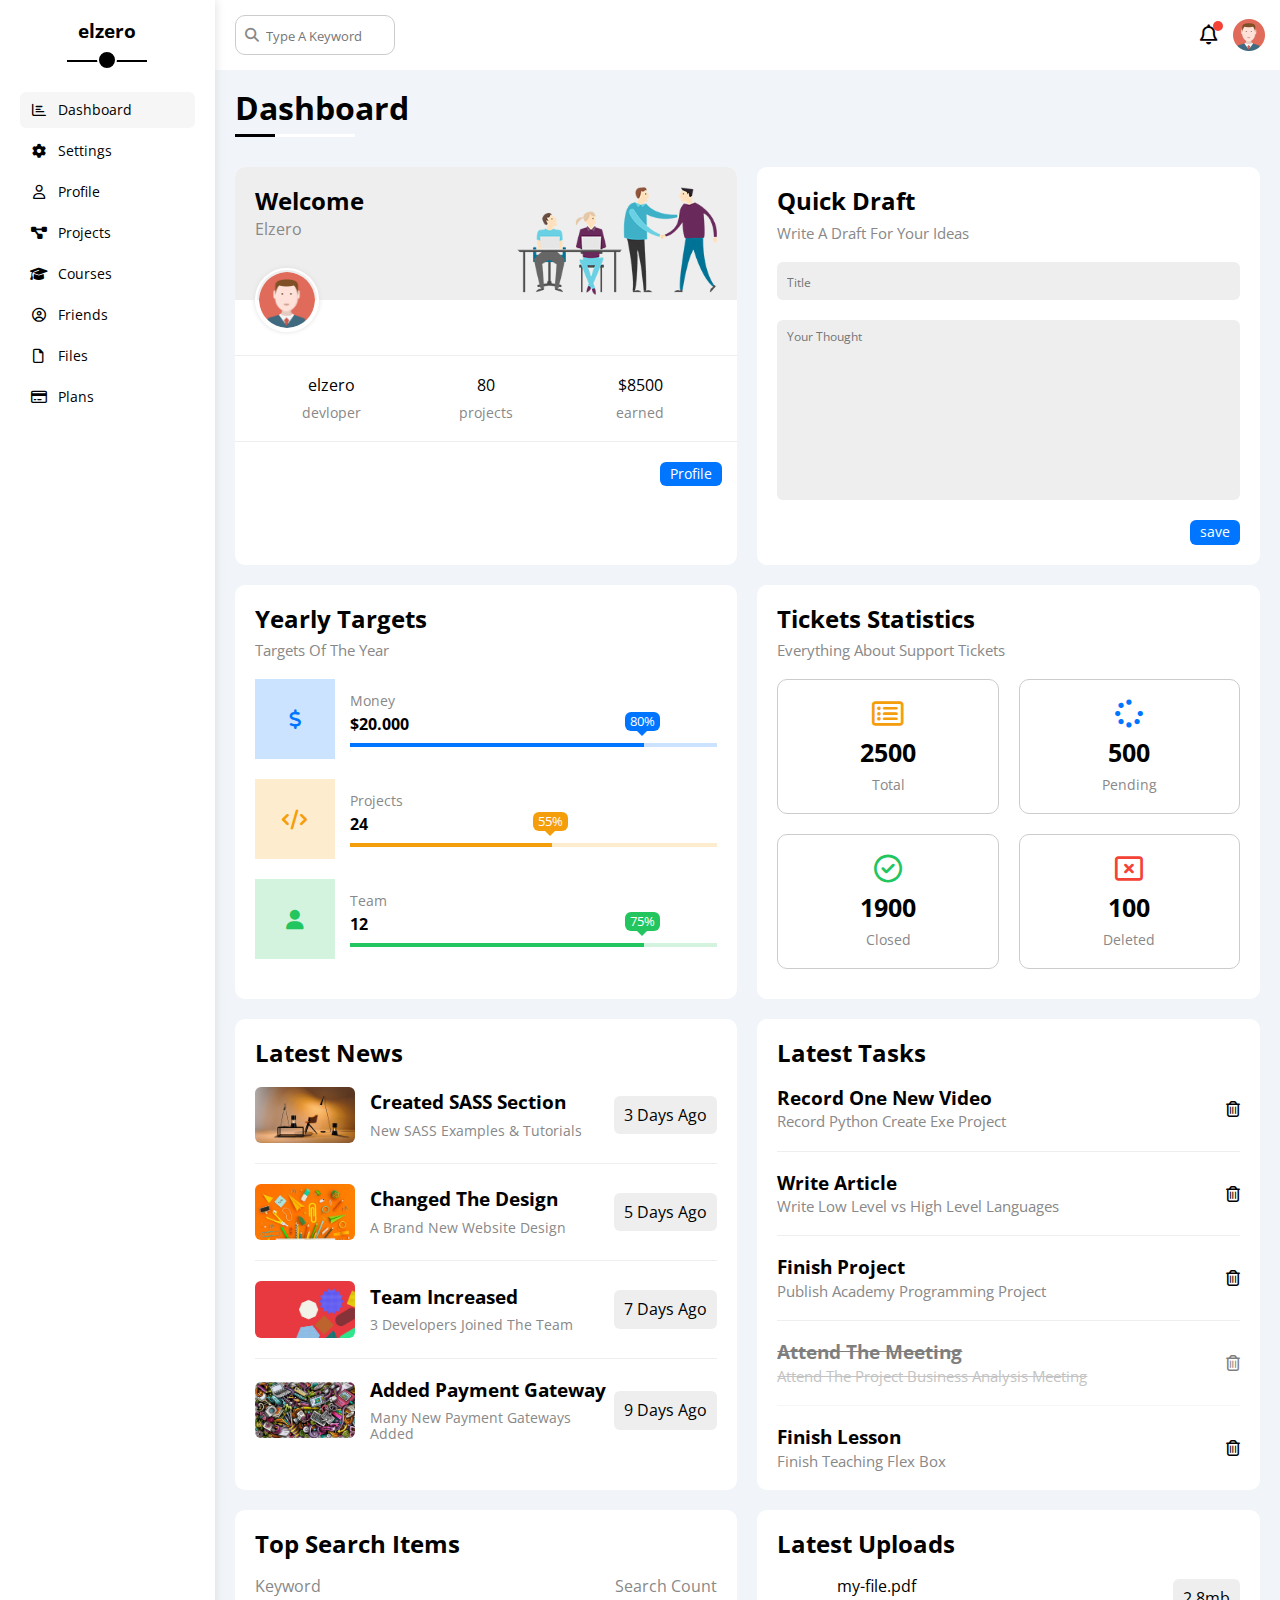
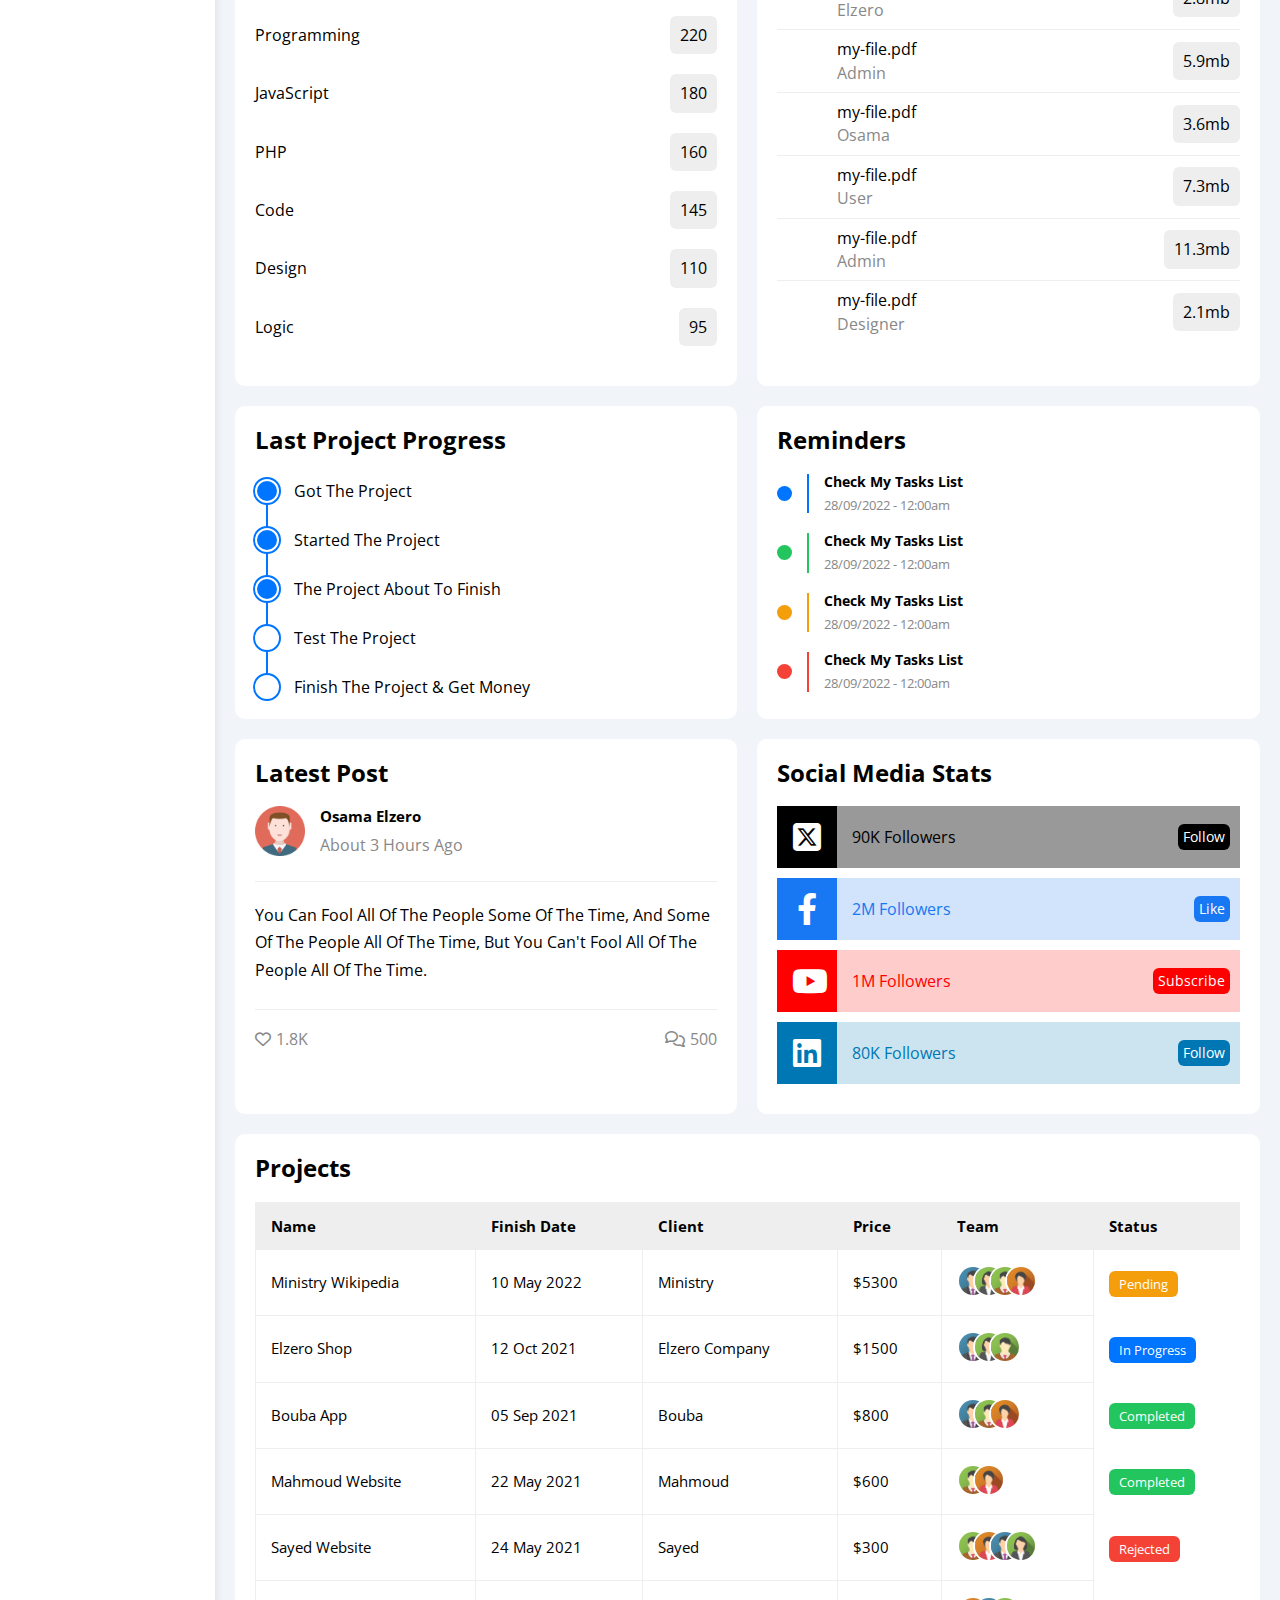
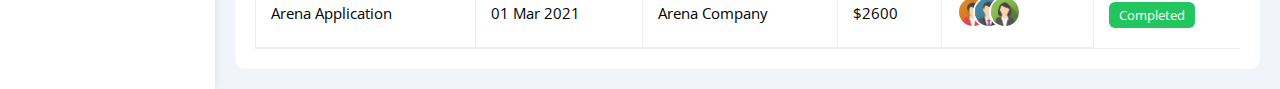
==== commit 6d2cd2e3: "finish settings" ====
--- a/index.html
+++ b/index.html
@@ -2,545 +2,578 @@
 <html lang="en">
 
 <head>
-    <meta charset="UTF-8">
-    <meta name="viewport" content="width=device-width, initial-scale=1.0">
-    <link rel="stylesheet" href="css/normalize.css">
-    <link rel="stylesheet" href="css/all.min.css">
-    <link rel="preconnect" href="https://fonts.googleapis.com">
-    <link rel="preconnect" href="https://fonts.gstatic.com" crossorigin>
-    <link
-        href="https://fonts.googleapis.com/css2?family=Cairo:wght@300;400;700&family=Open+Sans:ital,wght@0,500;1,300&display=swap"
-        rel="stylesheet">
-    <link rel="stylesheet" href="css/framework.css">
-    <link rel="stylesheet" href="css/style.css">
-    <title>Dashboard</title>
+  <meta charset="UTF-8" />
+  <meta name="viewport" content="width=device-width, initial-scale=1.0" />
+  <link rel="stylesheet" href="css/normalize.css" />
+  <link rel="stylesheet" href="css/all.min.css" />
+  <link rel="preconnect" href="https://fonts.googleapis.com" />
+  <link rel="preconnect" href="https://fonts.gstatic.com" crossorigin />
+  <link
+    href="https://fonts.googleapis.com/css2?family=Cairo:wght@300;400;700&family=Open+Sans:ital,wght@0,500;1,300&display=swap"
+    rel="stylesheet" />
+  <link rel="stylesheet" href="css/framework.css" />
+  <link rel="stylesheet" href="css/style.css" />
+  <title>Dashboard</title>
 </head>
 
 <body>
-    <div class="page d-flex">
-        <div class="sidebar bg-white p-20 p-relative">
-            <h3 class="p-relative txt-c mt-0">elzero</h3>
-            <ul>
-                <li>
-                    <a class="active d-flex align-center fs-14 c-black rad-6 p-10" href="index.html">
-                        <i class="fa-regular fa-chart-bar fa-fw"></i>
-                        <span>Dashboard</span>
-                    </a>
-                </li>
-                <li>
-                    <a class="d-flex align-center fs-14 c-black rad-6 p-10" href="settings.html">
-                        <i class="fa-solid fa-gear fa-fw"></i>
-                        <span>Settings</span>
-                    </a>
-                </li>
-                <li>
-                    <a class="d-flex align-center fs-14 c-black rad-6 p-10" href="profile.html">
-                        <i class="fa-regular fa-user fa-fw"></i>
-                        <span>Profile</span>
-                    </a>
-                </li>
-                <li>
-                    <a class="d-flex align-center fs-14 c-black rad-6 p-10" href="projects.html">
-                        <i class="fa-solid fa-diagram-project fa-fw"></i>
-                        <span>Projects</span>
-                    </a>
-                </li>
-                <li>
-                    <a class="d-flex align-center fs-14 c-black rad-6 p-10" href="courses.html">
-                        <i class="fa-solid fa-graduation-cap fa-fw"></i>
-                        <span>Courses</span>
-                    </a>
-                </li>
-                <li>
-                    <a class="d-flex align-center fs-14 c-black rad-6 p-10" href="friends.html">
-                        <i class="fa-regular fa-circle-user fa-fw"></i>
-                        <span>Friends</span>
-                    </a>
-                </li>
-                <li>
-                    <a class="d-flex align-center fs-14 c-black rad-6 p-10" href="files.html">
-                        <i class="fa-regular fa-file fa-fw"></i>
-                        <span>Files</span>
-                    </a>
-                </li>
-                <li>
-                    <a class="d-flex align-center fs-14 c-black rad-6 p-10" href="plans.html">
-                        <i class="fa-regular fa-credit-card fa-fw"></i>
-                        <span>Plans</span>
-                    </a>
-                </li>
-            </ul>
-        </div>
-        <div class="content w-full">
-            <!-- Start Head -->
-            <div class="head bg-white p-15 between-flex">
-                <div class="search p-relative">
-                    <input class="p-10" type="search" placeholder="Type A Keyword">
-                </div>
-                <div class="icons d-flex align-center">
-                    <span class="notification p-relative">
-                        <i class="fa-regular fa-bell fa-lg"></i>
-                    </span>
-                    <img src="images/avatar.png" alt="">
-                </div>
-            </div>
-            <!-- End Head -->
-            <h1 class="p-relative">Dashboard</h1>
-            <div class="wrapper d-grid gap-20">
-                <div class="welcome bg-white rad-10 txt-c-mobile block-mobile">
-                    <div class="intro p-20 d-flex space-between bg-eee">
-                        <div>
-                            <h2 class="m-0">Welcome</h2>
-                            <p class="c-grey mt-5">Elzero</p>
-                        </div>
-                        <img class="hide-mobile" src="images/welcome.png" alt="">
-                    </div>
-                    <img src="images/avatar.png" alt="" class="avatar">
-                    <div class="body txt-c d-flex p-20 mt-20 mb-20 block-mobile">
-                        <div>elzero <span class="d-block c-grey fs-14 mt-10">devloper</span></div>
-                        <div>80 <span class="d-block c-grey fs-14 mt-10">projects</span></div>
-                        <div>$8500 <span class="d-block c-grey fs-14 mt-10">earned</span></div>
-                    </div>
-                    <a href="profile.html" class="visit d-block fs-14 bg-blue c-white w-fit btn-shape">Profile</a>
-                </div>
-                <div class="quick-draft bg-white p-20 rad-10">
-                    <h2 class="m-0 mb-10">Quick Draft</h2>
-                    <p class="c-grey mt-0 mb-20 fs-15">Write A Draft For Your Ideas</p>
-                    <form>
-                        <input class="d-block bg-eee b-none p-10 mb-20 w-full rad-6" type="text" placeholder="Title">
-                        <textarea class="d-block bg-eee b-none p-10 mb-20 w-full rad-6"
-                            placeholder="Your Thought"></textarea>
-                        <input class="save d-block bg-blue c-white fs-14 b-none w-fit btn-shape" type="submit"
-                            value="save">
-                    </form>
-                </div>
-                <!-- Start Targets Widget -->
-                <div class="targets bg-white rad-10 p-20">
-                    <h2 class="m-0 mb-10">Yearly Targets</h2>
-                    <p class="c-grey mt-0 mb-20 fs-15">Targets Of The Year</p>
-                    <div class="target-row center-flex mb-20 blue ">
-                        <div class="icon center-flex">
-                            <i class="fa-solid fa-dollar-sign fa-lg c-blue"></i>
-                        </div>
-                        <div class="details">
-                            <span class="fs-14 c-grey">Money</span>
-                            <span class="d-block mt-5 mb-10 fw-bold">$20.000</span>
-                            <div class="progress p-relative">
-                                <span class="bg-blue blue" style="width: 80%">
-                                    <span class="bg-blue">80%</span></span>
-                            </div>
-                        </div>
-                    </div>
-                    <div class="target-row center-flex mb-20 orange ">
-                        <div class="icon center-flex">
-                            <i class="fa-solid fa-code fa-lg c-orange"></i>
-                        </div>
-                        <div class="details">
-                            <span class="fs-14 c-grey">Projects</span>
-                            <span class="d-block mt-5 mb-10 fw-bold">24</span>
-                            <div class="progress p-relative">
-                                <span class="bg-orange orange" style="width: 55%">
-                                    <span class="bg-orange">55%</span></span>
-                            </div>
-                        </div>
-                    </div>
-                    <div class="target-row center-flex mb-20 green ">
-                        <div class="icon center-flex">
-                            <i class="fa-solid fa-user fa-lg c-green"></i>
-                        </div>
-                        <div class="details">
-                            <span class="fs-14 c-grey">Team</span>
-                            <span class="d-block mt-5 mb-10 fw-bold">12</span>
-                            <div class="progress p-relative">
-                                <span class="bg-green green" style="width: 80%">
-                                    <span class="bg-green">75%</span></span>
-                            </div>
-                        </div>
-                    </div>
-                </div>
-                <!-- End Targets Widget -->
-                <!-- Start Tickets -->
-                <div class="tickets bg-white p-20 rad-10">
-                    <h2 class="m-0 mb-10">Tickets Statistics</h2>
-                    <p class="c-grey mt-0 mb-20 fs-15">Everything About Support Tickets</p>
-                    <div class="between-flex f-wrap txt-c gap-20">
-                        <div class="box rad-10 fs-14 p-20">
-                            <i class="fa-regular fa-rectangle-list fa-2x mb-10 c-orange"></i>
-                            <span class="fs-25 fw-bold mb-10 d-block">2500</span>
-                            <span class="fs-14 c-grey">Total</span>
-                        </div>
-                        <div class="box rad-10 fs-14 p-20">
-                            <i class="fa-solid fa-spinner fa-2x c-blue mb-10"></i>
-                            <span class="fs-25 fw-bold mb-10 d-block">500</span>
-                            <span class="fs-14 c-grey">Pending</span>
-                        </div>
-                        <div class="box rad-10 fs-14 p-20">
-                            <i class="fa-regular fa-circle-check fa-2x mb-10 c-green"></i>
-                            <span class="fs-25 fw-bold mb-10 d-block">1900</span>
-                            <span class="fs-14 c-grey">Closed</span>
-                        </div>
-                        <div class="box rad-10 fs-14 p-20">
-                            <i class="fa-regular fa-rectangle-xmark fa-2x mb-10 c-red"></i>
-                            <span class="fs-25 fw-bold mb-10 d-block">100</span>
-                            <span class="fs-14 c-grey">Deleted</span>
-                        </div>
-                    </div>
-                </div>
-                <!-- End Tickets -->
-                <!-- Start Latest News -->
-                <div class="latest-news bg-white p-20 rad-10">
-                    <h2 class="mb-20">Latest News</h2>
-                    <div class="row d-flex align-center">
-                        <img class="rad-6" src="images/news-01.png" alt="">
-                        <div class="info">
-                            <h3 class="fw-bold mb-10">Created SASS Section</h3>
-                            <p class="fs-14 c-grey">New SASS Examples & Tutorials</p>
-                        </div>
-                        <div class="btn-grey">3 Days Ago</div>
-                    </div>
-                    <div class="row d-flex align-center">
-                        <img class="rad-6" src="images/news-02.png" alt="">
-                        <div class="info">
-                            <h3 class="fw-bold mb-10">Changed The Design</h3>
-                            <p class="fs-14 c-grey">A Brand New Website Design</p>
-                        </div>
-                        <div class="btn-grey">5 Days Ago</div>
-                    </div>
-                    <div class="row d-flex align-center">
-                        <img class="rad-6" src="images/news-03.png" alt="">
-                        <div class="info">
-                            <h3 class="fw-bold mb-10">Team Increased</h3>
-                            <p class="fs-14 c-grey">3 Developers Joined The Team</p>
-                        </div>
-                        <div class="btn-grey">7 Days Ago</div>
-                    </div>
-                    <div class="row d-flex align-center">
-                        <img class="rad-6" src="images/news-04.png" alt="">
-                        <div class="info">
-                            <h3 class="fw-bold mb-10">Added Payment Gateway</h3>
-                            <p class="fs-14 c-grey">Many New Payment Gateways Added</p>
-                        </div>
-                        <div class="btn-grey">9 Days Ago</div>
-                    </div>
-                </div>
-                <!-- End Latest News -->
-                <!-- Start Latest Tasks -->
-                <div class="latest-tasks bg-white p-20 rad-10">
-                    <h2 class="mb-20">Latest Tasks</h2>
-                    <div class="row between-flex">
-                        <div class="info">
-                            <h3 class="fw-bold mb-5">Record One New Video</h3>
-                            <p class="fs-15 c-grey">Record Python Create Exe Project</p>
-                        </div>
-                        <i class="fa-regular fa-trash-can delete"></i>
-                    </div>
-                    <div class="row between-flex">
-                        <div class="info">
-                            <h3 class="fw-bold mb-5">Write Article</h3>
-                            <p class="fs-15 c-grey">Write Low Level vs High Level Languages</p>
-                        </div>
-                        <i class="fa-regular fa-trash-can delete"></i>
-                    </div>
-                    <div class="row between-flex">
-                        <div class="info">
-                            <h3 class="fw-bold mb-5">Finish Project</h3>
-                            <p class="fs-15 c-grey">Publish Academy Programming Project</p>
-                        </div>
-                        <i class="fa-regular fa-trash-can delete"></i>
-                    </div>
-                    <div class="row between-flex op-5">
-                        <div class="info">
-                            <h3 class="fw-bold mb-5">Attend The Meeting</h3>
-                            <p class="fs-15 c-grey">Attend The Project Business Analysis Meeting</p>
-                        </div>
-                        <i class="fa-regular fa-trash-can done"></i>
-                    </div>
-                    <div class="row between-flex">
-                        <div class="info">
-                            <h3 class="fw-bold mb-5">Finish Lesson</h3>
-                            <p class="fs-15 c-grey">Finish Teaching Flex Box</p>
-                        </div>
-                        <i class="fa-regular fa-trash-can delete"></i>
-                    </div>
-                </div>
-                <!-- End Latest Tasks -->
-                <!-- Start Top Search -->
-                <div class="top-search bg-white p-20 rad-10">
-                    <h2 class="mb-20">Top Search Items</h2>
-                    <div class="items-head between-flex c-grey mb-20">
-                        <div>Keyword</div>
-                        <div>Search Count</div>
-                    </div>
-                    <div class="items between-flex mb-20">
-                        <span>Programming</span>
-                        <span class="btn-grey">220</span>
-                    </div>
-                    <div class="items between-flex mb-20">
-                        <span>JavaScript</span>
-                        <span class="btn-grey">180</span>
-                    </div>
-                    <div class="items between-flex mb-20">
-                        <span>PHP</span>
-                        <span class="btn-grey">160</span>
-                    </div>
-                    <div class="items between-flex mb-20">
-                        <span>Code</span>
-                        <span class="btn-grey">145</span>
-                    </div>
-                    <div class="items between-flex mb-20">
-                        <span>Design</span>
-                        <span class="btn-grey">110</span>
-                    </div>
-                    <div class="items between-flex mb-20">
-                        <span>Logic</span>
-                        <span class="btn-grey">95</span>
-                    </div>
-                </div>
-                <!-- End Top Search -->
-                <!-- Start Latest Uploads -->
-                <div class="latest-uploads bg-white p-20 rad-10">
-                    <h2 class="mb-20">Latest Uploads</h2>
-                    <div class="upload d-flex align-center">
-                        <img src="images/pdf.svg" alt="">
-                        <div class="info">
-                            <span class="d-block mb-5">my-file.pdf</span>
-                            <span class="c-grey">Elzero</span>
-                        </div>
-                        <span class="btn-grey">2.8mb</span>
-                    </div>
-                    <div class="upload d-flex align-center">
-                        <img src="images/avi.svg" alt="">
-                        <div class="info">
-                            <span class="d-block mb-5">my-file.pdf</span>
-                            <span class="c-grey">Admin</span>
-                        </div>
-                        <span class="btn-grey">5.9mb</span>
-                    </div>
-                    <div class="upload d-flex align-center">
-                        <img src="images/psd.svg" alt="">
-                        <div class="info">
-                            <span class="d-block mb-5">my-file.pdf</span>
-                            <span class="c-grey">Osama</span>
-                        </div>
-                        <span class="btn-grey">3.6mb</span>
-                    </div>
-                    <div class="upload d-flex align-center">
-                        <img src="images/zip.svg" alt="">
-                        <div class="info">
-                            <span class="d-block mb-5">my-file.pdf</span>
-                            <span class="c-grey">User</span>
-                        </div>
-                        <span class="btn-grey">7.3mb</span>
-                    </div>
-                    <div class="upload d-flex align-center">
-                        <img src="images/dll.svg" alt="">
-                        <div class="info">
-                            <span class="d-block mb-5">my-file.pdf</span>
-                            <span class="c-grey">Admin</span>
-                        </div>
-                        <span class="btn-grey">11.3mb</span>
-                    </div>
-                    <div class="upload d-flex align-center">
-                        <img src="images/eps.svg" alt="">
-                        <div class="info">
-                            <span class="d-block mb-5">my-file.pdf</span>
-                            <span class="c-grey">Designer</span>
-                        </div>
-                        <span class="btn-grey">2.1mb</span>
-                    </div>
-                </div>
-                <!-- End Latest Uploads -->
-                <!-- Start Last Project Progress -->
-                <div class="last-progress bg-white p-20 rad-10 p-relative">
-                    <h2 class="mb-20">Last Project Progress</h2>
-                    <ul class="p-relative">
-                        <li class="mt-25 d-flex align-center done">Got The Project</li>
-                        <li class="mt-25 d-flex align-center done">Started The Project</li>
-                        <li class="mt-25 d-flex align-center done">The Project About To Finish</li>
-                        <li class="mt-25 d-flex align-center current">Test The Project</li>
-                        <li class="mt-25 d-flex align-center">Finish The Project & Get Money</li>
-                    </ul>
-                </div>
-                <!-- End Last Project Progress -->
-                <!-- Start Reminders -->
-                <div class="reminders bg-white p-20 rad-10">
-                    <h2 class="mb-20">Reminders</h2>
-                    <ul class="d-flex direction-c">
-                        <li class="d-flex align-center mb-20">
-                            <span class="key bg-blue mr-15 d-block rad-half"></span>
-                            <div class="pl-15 blue">
-                                <p class="fw-bold fs-14 mb-5">Check My Tasks List</p>
-                                <span class="fs-13 c-grey">28/09/2022 - 12:00am</span>
-                            </div>
-                        </li>
-                        <li class="d-flex align-center mb-20">
-                            <span class="key bg-green mr-15 d-block rad-half"></span>
-                            <div class="pl-15 green">
-                                <p class="fw-bold fs-14 mb-5">Check My Tasks List</p>
-                                <span class="fs-13 c-grey">28/09/2022 - 12:00am</span>
-                            </div>
-                        </li>
-                        <li class="d-flex align-center mb-20">
-                            <span class="key bg-orange mr-15 d-block rad-half"></span>
-                            <div class="pl-15 orange">
-                                <p class="fw-bold fs-14 mb-5">Check My Tasks List</p>
-                                <span class="fs-13 c-grey">28/09/2022 - 12:00am</span>
-                            </div>
-                        </li>
-                        <li class="d-flex align-center">
-                            <span class="key bg-red mr-15 d-block rad-half"></span>
-                            <div class="pl-15 red">
-                                <p class="fw-bold fs-14 mb-5">Check My Tasks List</p>
-                                <span class="fs-13 c-grey">28/09/2022 - 12:00am</span>
-                            </div>
-                        </li>
-                    </ul>
-                </div>
-                <!-- End Reminders -->
-                <!-- Start Latest Post -->
-                <div class="latest-post bg-white p-20 rad-10">
-                    <h2 class="mb-20">Latest Post</h2>
-                    <div class="user d-flex align-center pb-25">
-                        <img src="images/avatar.png" alt="">
-                        <div class="info ml-15">
-                            <h3 class="fw-bold fs-15 mb-10">Osama Elzero</h3>
-                            <p class="c-grey">About 3 Hours Ago</p>
-                        </div>
-                    </div>
-                    <p class="pb-25 mt-20">You Can Fool All Of The People Some Of The Time, And Some Of The People All
-                        Of The Time, But You Can't Fool All Of The People All Of The Time.</p>
-                    <div class="comment between-flex mt-20 c-grey">
-                        <div class="heart">
-                            <i class="fa-regular fa-heart"></i><span class="ml-5">1.8K</span>
-                        </div>
-                        <div class="comments">
-                            <i class="fa-regular fa-comments"></i><span class="ml-5">500</span>
-                        </div>
-                    </div>
-                </div>
-                <!-- End Latest Post -->
-                <!-- Start Social Media Stats -->
-                <div class="social-media bg-white p-20 rad-10">
-                    <h2 class="mb-20">Social Media Stats</h2>
-                    <div class="social mb-10 d-flex align-center bg-blue c-white x-twitter">
-                        <i class="fa-brands fa-square-x-twitter fa-2x txt-c p-15 bg-black i-twitter"></i>
-                        <span class="ml-15">90K Followers</span>
-                        <a class="fs-14 rad-6 mr-10 p-5 c-white bg-black" href="#">Follow</a>
-                    </div>
-                    <div class="social mb-10 d-flex align-center bg-blue c-white x-facebook">
-                        <i class="fa-brands fa-facebook-f fa-2x txt-c p-15 i-facebook"></i>
-                        <span class="ml-15">2M Followers</span>
-                        <a class="fs-14 rad-6 mr-10 p-5 c-white" href="#">Like</a>
-                    </div>
-                    <div class="social mb-10 d-flex align-center bg-blue c-white x-youtube">
-                        <i class="fa-brands fa-youtube fa-2x txt-c p-15 i-youtube"></i>
-                        <span class="ml-15">1M Followers</span>
-                        <a class="fs-14 rad-6 mr-10 p-5 c-white" href="#">Subscribe</a>
-                    </div>
-                    <div class="social mb-10 d-flex align-center bg-blue c-white x-linkedin">
-                        <i class="fa-brands fa-linkedin fa-2x txt-c p-15 i-linkedin"></i>
-                        <span class="ml-15">80K Followers</span>
-                        <a class="fs-14 rad-6 mr-10 p-5 c-white" href="#">Follow</a>
-                    </div>
-                </div>
-                <!-- End Social Media Stats -->
-            </div>
-            <!-- Start Projects Table -->
-            <div class="projects bg-white p-20 rad-10 m-20">
-                <h2 class="mb-20">Projects</h2>
-                <div class="responsive-table">
-                    <table class="fs-15 w-full">
-                        <thead>
-                            <tr class="fw-bold">
-                                <td>Name</td>
-                                <td>Finish Date</td>
-                                <td>Client</td>
-                                <td>Price</td>
-                                <td>Team</td>
-                                <td>Status</td>
-                            </tr>
-                        </thead>
-                        <tbody>
-                            <tr>
-                                <td>Ministry Wikipedia</td>
-                                <td>10 May 2022</td>
-                                <td>Ministry</td>
-                                <td>$5300</td>
-                                <td>
-                                    <img src="images/team-01.png" alt="">
-                                    <img src="images/team-02.png" alt="">
-                                    <img src="images/team-03.png" alt="">
-                                    <img src="images/team-04.png" alt="">
-                                </td>
-                                <td> <span class="label bg-orange c-white fs-13 btn-shape">Pending</span></td>
-                            </tr>
-                            <tr>
-                                <td>Elzero Shop</td>
-                                <td>12 Oct 2021</td>
-                                <td>Elzero Company</td>
-                                <td>$1500</td>
-                                <td>
-                                    <img src="images/team-01.png" alt="">
-                                    <img src="images/team-02.png" alt="">
-                                    <img src="images/team-03.png" alt="">
-                                </td>
-                                <td> <span class="label bg-blue c-white fs-13 btn-shape">In Progress</span></td>
-                            </tr>
-                            <tr>
-                                <td>Bouba App</td>
-                                <td>05 Sep 2021</td>
-                                <td>Bouba</td>
-                                <td>$800</td>
-                                <td>
-                                    <img src="images/team-01.png" alt="">
-                                    <img src="images/team-03.png" alt="">
-                                    <img src="images/team-04.png" alt="">
-                                </td>
-                                <td> <span class="label bg-green c-white fs-13 btn-shape">Completed</span></td>
-                            </tr>
-                            <tr>
-                                <td>Mahmoud Website</td>
-                                <td>22 May 2021</td>
-                                <td>Mahmoud</td>
-                                <td>$600</td>
-                                <td>
-                                    <img src="images/team-03.png" alt="">
-                                    <img src="images/team-04.png" alt="">
-                                </td>
-                                <td> <span class="label bg-green c-white fs-13 btn-shape">Completed</span></td>
-                            </tr>
-                            <tr>
-                                <td>Sayed Website</td>
-                                <td>24 May 2021</td>
-                                <td>Sayed</td>
-                                <td>$300</td>
-                                <td>
-                                    <img src="images/team-03.png" alt="">
-                                    <img src="images/team-04.png" alt="">
-                                    <img src="images/team-01.png" alt="">
-                                    <img src="images/team-02.png" alt="">
-                                </td>
-                                <td> <span class="label bg-red c-white fs-13 btn-shape">Rejected</span></td>
-                            </tr>
-                            <tr>
-                                <td>Arena Application</td>
-                                <td>01 Mar 2021</td>
-                                <td>Arena Company</td>
-                                <td>$2600</td>
-                                <td>
-                                    <img src="images/team-04.png" alt="">
-                                    <img src="images/team-01.png" alt="">
-                                    <img src="images/team-02.png" alt="">
-                                </td>
-                                <td> <span class="label bg-green c-white fs-13 btn-shape">Completed</span></td>
-                            </tr>
-                        </tbody>
-                    </table>
-                </div>
-            </div>
-            <!-- End Projects Table -->
-        </div>
+  <div class="page d-flex">
+    <div class="sidebar bg-white p-20 p-relative">
+      <h3 class="p-relative txt-c mt-0">elzero</h3>
+      <ul>
+        <li>
+          <a class="active d-flex align-center fs-14 c-black rad-6 p-10" href="index.html">
+            <i class="fa-regular fa-chart-bar fa-fw"></i>
+            <span>Dashboard</span>
+          </a>
+        </li>
+        <li>
+          <a class="d-flex align-center fs-14 c-black rad-6 p-10" href="settings.html">
+            <i class="fa-solid fa-gear fa-fw"></i>
+            <span>Settings</span>
+          </a>
+        </li>
+        <li>
+          <a class="d-flex align-center fs-14 c-black rad-6 p-10" href="profile.html">
+            <i class="fa-regular fa-user fa-fw"></i>
+            <span>Profile</span>
+          </a>
+        </li>
+        <li>
+          <a class="d-flex align-center fs-14 c-black rad-6 p-10" href="projects.html">
+            <i class="fa-solid fa-diagram-project fa-fw"></i>
+            <span>Projects</span>
+          </a>
+        </li>
+        <li>
+          <a class="d-flex align-center fs-14 c-black rad-6 p-10" href="courses.html">
+            <i class="fa-solid fa-graduation-cap fa-fw"></i>
+            <span>Courses</span>
+          </a>
+        </li>
+        <li>
+          <a class="d-flex align-center fs-14 c-black rad-6 p-10" href="friends.html">
+            <i class="fa-regular fa-circle-user fa-fw"></i>
+            <span>Friends</span>
+          </a>
+        </li>
+        <li>
+          <a class="d-flex align-center fs-14 c-black rad-6 p-10" href="files.html">
+            <i class="fa-regular fa-file fa-fw"></i>
+            <span>Files</span>
+          </a>
+        </li>
+        <li>
+          <a class="d-flex align-center fs-14 c-black rad-6 p-10" href="plans.html">
+            <i class="fa-regular fa-credit-card fa-fw"></i>
+            <span>Plans</span>
+          </a>
+        </li>
+      </ul>
     </div>
+    <div class="content w-full">
+      <!-- Start Head -->
+      <div class="head bg-white p-15 between-flex">
+        <div class="search p-relative">
+          <input class="p-10" type="search" placeholder="Type A Keyword" />
+        </div>
+        <div class="icons d-flex align-center">
+          <span class="notification p-relative">
+            <i class="fa-regular fa-bell fa-lg"></i>
+          </span>
+          <img src="images/avatar.png" alt="" />
+        </div>
+      </div>
+      <!-- End Head -->
+      <h1 class="p-relative">Dashboard</h1>
+      <div class="wrapper d-grid gap-20">
+        <div class="welcome bg-white rad-10 txt-c-mobile block-mobile">
+          <div class="intro p-20 d-flex space-between bg-eee">
+            <div>
+              <h2 class="m-0">Welcome</h2>
+              <p class="c-grey mt-5">Elzero</p>
+            </div>
+            <img class="hide-mobile" src="images/welcome.png" alt="" />
+          </div>
+          <img src="images/avatar.png" alt="" class="avatar" />
+          <div class="body txt-c d-flex p-20 mt-20 mb-20 block-mobile">
+            <div>
+              elzero <span class="d-block c-grey fs-14 mt-10">devloper</span>
+            </div>
+            <div>
+              80 <span class="d-block c-grey fs-14 mt-10">projects</span>
+            </div>
+            <div>
+              $8500 <span class="d-block c-grey fs-14 mt-10">earned</span>
+            </div>
+          </div>
+          <a href="profile.html" class="visit d-block fs-14 bg-blue c-white w-fit btn-shape">Profile</a>
+        </div>
+        <div class="quick-draft bg-white p-20 rad-10">
+          <h2 class="m-0 mb-10">Quick Draft</h2>
+          <p class="c-grey mt-0 mb-20 fs-15">Write A Draft For Your Ideas</p>
+          <form>
+            <input class="d-block bg-eee b-none p-10 mb-20 w-full rad-6" type="text" placeholder="Title" />
+            <textarea class="d-block bg-eee b-none p-10 mb-20 w-full rad-6" placeholder="Your Thought"></textarea>
+            <input class="save d-block bg-blue c-white fs-14 b-none w-fit btn-shape" type="submit" value="save" />
+          </form>
+        </div>
+        <!-- Start Targets Widget -->
+        <div class="targets bg-white rad-10 p-20">
+          <h2 class="m-0 mb-10">Yearly Targets</h2>
+          <p class="c-grey mt-0 mb-20 fs-15">Targets Of The Year</p>
+          <div class="target-row center-flex mb-20 blue">
+            <div class="icon center-flex">
+              <i class="fa-solid fa-dollar-sign fa-lg c-blue"></i>
+            </div>
+            <div class="details">
+              <span class="fs-14 c-grey">Money</span>
+              <span class="d-block mt-5 mb-10 fw-bold">$20.000</span>
+              <div class="progress p-relative">
+                <span class="bg-blue blue" style="width: 80%">
+                  <span class="bg-blue">80%</span></span>
+              </div>
+            </div>
+          </div>
+          <div class="target-row center-flex mb-20 orange">
+            <div class="icon center-flex">
+              <i class="fa-solid fa-code fa-lg c-orange"></i>
+            </div>
+            <div class="details">
+              <span class="fs-14 c-grey">Projects</span>
+              <span class="d-block mt-5 mb-10 fw-bold">24</span>
+              <div class="progress p-relative">
+                <span class="bg-orange orange" style="width: 55%">
+                  <span class="bg-orange">55%</span></span>
+              </div>
+            </div>
+          </div>
+          <div class="target-row center-flex mb-20 green">
+            <div class="icon center-flex">
+              <i class="fa-solid fa-user fa-lg c-green"></i>
+            </div>
+            <div class="details">
+              <span class="fs-14 c-grey">Team</span>
+              <span class="d-block mt-5 mb-10 fw-bold">12</span>
+              <div class="progress p-relative">
+                <span class="bg-green green" style="width: 80%">
+                  <span class="bg-green">75%</span></span>
+              </div>
+            </div>
+          </div>
+        </div>
+        <!-- End Targets Widget -->
+        <!-- Start Tickets -->
+        <div class="tickets bg-white p-20 rad-10">
+          <h2 class="m-0 mb-10">Tickets Statistics</h2>
+          <p class="c-grey mt-0 mb-20 fs-15">
+            Everything About Support Tickets
+          </p>
+          <div class="between-flex f-wrap txt-c gap-20">
+            <div class="box rad-10 fs-14 p-20">
+              <i class="fa-regular fa-rectangle-list fa-2x mb-10 c-orange"></i>
+              <span class="fs-25 fw-bold mb-10 d-block">2500</span>
+              <span class="fs-14 c-grey">Total</span>
+            </div>
+            <div class="box rad-10 fs-14 p-20">
+              <i class="fa-solid fa-spinner fa-2x c-blue mb-10"></i>
+              <span class="fs-25 fw-bold mb-10 d-block">500</span>
+              <span class="fs-14 c-grey">Pending</span>
+            </div>
+            <div class="box rad-10 fs-14 p-20">
+              <i class="fa-regular fa-circle-check fa-2x mb-10 c-green"></i>
+              <span class="fs-25 fw-bold mb-10 d-block">1900</span>
+              <span class="fs-14 c-grey">Closed</span>
+            </div>
+            <div class="box rad-10 fs-14 p-20">
+              <i class="fa-regular fa-rectangle-xmark fa-2x mb-10 c-red"></i>
+              <span class="fs-25 fw-bold mb-10 d-block">100</span>
+              <span class="fs-14 c-grey">Deleted</span>
+            </div>
+          </div>
+        </div>
+        <!-- End Tickets -->
+        <!-- Start Latest News -->
+        <div class="latest-news bg-white p-20 rad-10">
+          <h2 class="mb-20">Latest News</h2>
+          <div class="row d-flex align-center">
+            <img class="rad-6" src="images/news-01.png" alt="" />
+            <div class="info">
+              <h3 class="fw-bold mb-10">Created SASS Section</h3>
+              <p class="fs-14 c-grey">New SASS Examples & Tutorials</p>
+            </div>
+            <div class="btn-grey">3 Days Ago</div>
+          </div>
+          <div class="row d-flex align-center">
+            <img class="rad-6" src="images/news-02.png" alt="" />
+            <div class="info">
+              <h3 class="fw-bold mb-10">Changed The Design</h3>
+              <p class="fs-14 c-grey">A Brand New Website Design</p>
+            </div>
+            <div class="btn-grey">5 Days Ago</div>
+          </div>
+          <div class="row d-flex align-center">
+            <img class="rad-6" src="images/news-03.png" alt="" />
+            <div class="info">
+              <h3 class="fw-bold mb-10">Team Increased</h3>
+              <p class="fs-14 c-grey">3 Developers Joined The Team</p>
+            </div>
+            <div class="btn-grey">7 Days Ago</div>
+          </div>
+          <div class="row d-flex align-center">
+            <img class="rad-6" src="images/news-04.png" alt="" />
+            <div class="info">
+              <h3 class="fw-bold mb-10">Added Payment Gateway</h3>
+              <p class="fs-14 c-grey">Many New Payment Gateways Added</p>
+            </div>
+            <div class="btn-grey">9 Days Ago</div>
+          </div>
+        </div>
+        <!-- End Latest News -->
+        <!-- Start Latest Tasks -->
+        <div class="latest-tasks bg-white p-20 rad-10">
+          <h2 class="mb-20">Latest Tasks</h2>
+          <div class="row between-flex">
+            <div class="info">
+              <h3 class="fw-bold mb-5">Record One New Video</h3>
+              <p class="fs-15 c-grey">Record Python Create Exe Project</p>
+            </div>
+            <i class="fa-regular fa-trash-can delete"></i>
+          </div>
+          <div class="row between-flex">
+            <div class="info">
+              <h3 class="fw-bold mb-5">Write Article</h3>
+              <p class="fs-15 c-grey">
+                Write Low Level vs High Level Languages
+              </p>
+            </div>
+            <i class="fa-regular fa-trash-can delete"></i>
+          </div>
+          <div class="row between-flex">
+            <div class="info">
+              <h3 class="fw-bold mb-5">Finish Project</h3>
+              <p class="fs-15 c-grey">Publish Academy Programming Project</p>
+            </div>
+            <i class="fa-regular fa-trash-can delete"></i>
+          </div>
+          <div class="row between-flex op-5">
+            <div class="info">
+              <h3 class="fw-bold mb-5">Attend The Meeting</h3>
+              <p class="fs-15 c-grey">
+                Attend The Project Business Analysis Meeting
+              </p>
+            </div>
+            <i class="fa-regular fa-trash-can done"></i>
+          </div>
+          <div class="row between-flex">
+            <div class="info">
+              <h3 class="fw-bold mb-5">Finish Lesson</h3>
+              <p class="fs-15 c-grey">Finish Teaching Flex Box</p>
+            </div>
+            <i class="fa-regular fa-trash-can delete"></i>
+          </div>
+        </div>
+        <!-- End Latest Tasks -->
+        <!-- Start Top Search -->
+        <div class="top-search bg-white p-20 rad-10">
+          <h2 class="mb-20">Top Search Items</h2>
+          <div class="items-head between-flex c-grey mb-20">
+            <div>Keyword</div>
+            <div>Search Count</div>
+          </div>
+          <div class="items between-flex mb-20">
+            <span>Programming</span>
+            <span class="btn-grey">220</span>
+          </div>
+          <div class="items between-flex mb-20">
+            <span>JavaScript</span>
+            <span class="btn-grey">180</span>
+          </div>
+          <div class="items between-flex mb-20">
+            <span>PHP</span>
+            <span class="btn-grey">160</span>
+          </div>
+          <div class="items between-flex mb-20">
+            <span>Code</span>
+            <span class="btn-grey">145</span>
+          </div>
+          <div class="items between-flex mb-20">
+            <span>Design</span>
+            <span class="btn-grey">110</span>
+          </div>
+          <div class="items between-flex mb-20">
+            <span>Logic</span>
+            <span class="btn-grey">95</span>
+          </div>
+        </div>
+        <!-- End Top Search -->
+        <!-- Start Latest Uploads -->
+        <div class="latest-uploads bg-white p-20 rad-10">
+          <h2 class="mb-20">Latest Uploads</h2>
+          <div class="upload d-flex align-center">
+            <img src="images/pdf.svg" alt="" />
+            <div class="info">
+              <span class="d-block mb-5">my-file.pdf</span>
+              <span class="c-grey">Elzero</span>
+            </div>
+            <span class="btn-grey">2.8mb</span>
+          </div>
+          <div class="upload d-flex align-center">
+            <img src="images/avi.svg" alt="" />
+            <div class="info">
+              <span class="d-block mb-5">my-file.pdf</span>
+              <span class="c-grey">Admin</span>
+            </div>
+            <span class="btn-grey">5.9mb</span>
+          </div>
+          <div class="upload d-flex align-center">
+            <img src="images/psd.svg" alt="" />
+            <div class="info">
+              <span class="d-block mb-5">my-file.pdf</span>
+              <span class="c-grey">Osama</span>
+            </div>
+            <span class="btn-grey">3.6mb</span>
+          </div>
+          <div class="upload d-flex align-center">
+            <img src="images/zip.svg" alt="" />
+            <div class="info">
+              <span class="d-block mb-5">my-file.pdf</span>
+              <span class="c-grey">User</span>
+            </div>
+            <span class="btn-grey">7.3mb</span>
+          </div>
+          <div class="upload d-flex align-center">
+            <img src="images/dll.svg" alt="" />
+            <div class="info">
+              <span class="d-block mb-5">my-file.pdf</span>
+              <span class="c-grey">Admin</span>
+            </div>
+            <span class="btn-grey">11.3mb</span>
+          </div>
+          <div class="upload d-flex align-center">
+            <img src="images/eps.svg" alt="" />
+            <div class="info">
+              <span class="d-block mb-5">my-file.pdf</span>
+              <span class="c-grey">Designer</span>
+            </div>
+            <span class="btn-grey">2.1mb</span>
+          </div>
+        </div>
+        <!-- End Latest Uploads -->
+        <!-- Start Last Project Progress -->
+        <div class="last-progress bg-white p-20 rad-10 p-relative">
+          <h2 class="mb-20">Last Project Progress</h2>
+          <ul class="p-relative">
+            <li class="mt-25 d-flex align-center done">Got The Project</li>
+            <li class="mt-25 d-flex align-center done">
+              Started The Project
+            </li>
+            <li class="mt-25 d-flex align-center done">
+              The Project About To Finish
+            </li>
+            <li class="mt-25 d-flex align-center current">
+              Test The Project
+            </li>
+            <li class="mt-25 d-flex align-center">
+              Finish The Project & Get Money
+            </li>
+          </ul>
+        </div>
+        <!-- End Last Project Progress -->
+        <!-- Start Reminders -->
+        <div class="reminders bg-white p-20 rad-10">
+          <h2 class="mb-20">Reminders</h2>
+          <ul class="d-flex direction-c">
+            <li class="d-flex align-center mb-20">
+              <span class="key bg-blue mr-15 d-block rad-half"></span>
+              <div class="pl-15 blue">
+                <p class="fw-bold fs-14 mb-5">Check My Tasks List</p>
+                <span class="fs-13 c-grey">28/09/2022 - 12:00am</span>
+              </div>
+            </li>
+            <li class="d-flex align-center mb-20">
+              <span class="key bg-green mr-15 d-block rad-half"></span>
+              <div class="pl-15 green">
+                <p class="fw-bold fs-14 mb-5">Check My Tasks List</p>
+                <span class="fs-13 c-grey">28/09/2022 - 12:00am</span>
+              </div>
+            </li>
+            <li class="d-flex align-center mb-20">
+              <span class="key bg-orange mr-15 d-block rad-half"></span>
+              <div class="pl-15 orange">
+                <p class="fw-bold fs-14 mb-5">Check My Tasks List</p>
+                <span class="fs-13 c-grey">28/09/2022 - 12:00am</span>
+              </div>
+            </li>
+            <li class="d-flex align-center">
+              <span class="key bg-red mr-15 d-block rad-half"></span>
+              <div class="pl-15 red">
+                <p class="fw-bold fs-14 mb-5">Check My Tasks List</p>
+                <span class="fs-13 c-grey">28/09/2022 - 12:00am</span>
+              </div>
+            </li>
+          </ul>
+        </div>
+        <!-- End Reminders -->
+        <!-- Start Latest Post -->
+        <div class="latest-post bg-white p-20 rad-10">
+          <h2 class="mb-20">Latest Post</h2>
+          <div class="user d-flex align-center pb-25">
+            <img src="images/avatar.png" alt="" />
+            <div class="info ml-15">
+              <h3 class="fw-bold fs-15 mb-10">Osama Elzero</h3>
+              <p class="c-grey">About 3 Hours Ago</p>
+            </div>
+          </div>
+          <p class="pb-25 mt-20">
+            You Can Fool All Of The People Some Of The Time, And Some Of The
+            People All Of The Time, But You Can't Fool All Of The People All
+            Of The Time.
+          </p>
+          <div class="comment between-flex mt-20 c-grey">
+            <div class="heart">
+              <i class="fa-regular fa-heart"></i><span class="ml-5">1.8K</span>
+            </div>
+            <div class="comments">
+              <i class="fa-regular fa-comments"></i><span class="ml-5">500</span>
+            </div>
+          </div>
+        </div>
+        <!-- End Latest Post -->
+        <!-- Start Social Media Stats -->
+        <div class="social-media bg-white p-20 rad-10">
+          <h2 class="mb-20">Social Media Stats</h2>
+          <div class="social mb-10 d-flex align-center bg-blue c-white x-twitter">
+            <i class="fa-brands fa-square-x-twitter fa-2x txt-c p-15 bg-black i-twitter"></i>
+            <span class="ml-15">90K Followers</span>
+            <a class="fs-14 rad-6 mr-10 p-5 c-white bg-black" href="#">Follow</a>
+          </div>
+          <div class="social mb-10 d-flex align-center bg-blue c-white x-facebook">
+            <i class="fa-brands fa-facebook-f fa-2x txt-c p-15 i-facebook"></i>
+            <span class="ml-15">2M Followers</span>
+            <a class="fs-14 rad-6 mr-10 p-5 c-white" href="#">Like</a>
+          </div>
+          <div class="social mb-10 d-flex align-center bg-blue c-white x-youtube">
+            <i class="fa-brands fa-youtube fa-2x txt-c p-15 i-youtube"></i>
+            <span class="ml-15">1M Followers</span>
+            <a class="fs-14 rad-6 mr-10 p-5 c-white" href="#">Subscribe</a>
+          </div>
+          <div class="social mb-10 d-flex align-center bg-blue c-white x-linkedin">
+            <i class="fa-brands fa-linkedin fa-2x txt-c p-15 i-linkedin"></i>
+            <span class="ml-15">80K Followers</span>
+            <a class="fs-14 rad-6 mr-10 p-5 c-white" href="#">Follow</a>
+          </div>
+        </div>
+        <!-- End Social Media Stats -->
+      </div>
+      <!-- Start Projects Table -->
+      <div class="projects bg-white p-20 rad-10 m-20">
+        <h2 class="mb-20">Projects</h2>
+        <div class="responsive-table">
+          <table class="fs-15 w-full">
+            <thead>
+              <tr class="fw-bold">
+                <td>Name</td>
+                <td>Finish Date</td>
+                <td>Client</td>
+                <td>Price</td>
+                <td>Team</td>
+                <td>Status</td>
+              </tr>
+            </thead>
+            <tbody>
+              <tr>
+                <td>Ministry Wikipedia</td>
+                <td>10 May 2022</td>
+                <td>Ministry</td>
+                <td>$5300</td>
+                <td>
+                  <img src="images/team-01.png" alt="" />
+                  <img src="images/team-02.png" alt="" />
+                  <img src="images/team-03.png" alt="" />
+                  <img src="images/team-04.png" alt="" />
+                </td>
+                <td>
+                  <span class="label bg-orange c-white fs-13 btn-shape">Pending</span>
+                </td>
+              </tr>
+              <tr>
+                <td>Elzero Shop</td>
+                <td>12 Oct 2021</td>
+                <td>Elzero Company</td>
+                <td>$1500</td>
+                <td>
+                  <img src="images/team-01.png" alt="" />
+                  <img src="images/team-02.png" alt="" />
+                  <img src="images/team-03.png" alt="" />
+                </td>
+                <td>
+                  <span class="label bg-blue c-white fs-13 btn-shape">In Progress</span>
+                </td>
+              </tr>
+              <tr>
+                <td>Bouba App</td>
+                <td>05 Sep 2021</td>
+                <td>Bouba</td>
+                <td>$800</td>
+                <td>
+                  <img src="images/team-01.png" alt="" />
+                  <img src="images/team-03.png" alt="" />
+                  <img src="images/team-04.png" alt="" />
+                </td>
+                <td>
+                  <span class="label bg-green c-white fs-13 btn-shape">Completed</span>
+                </td>
+              </tr>
+              <tr>
+                <td>Mahmoud Website</td>
+                <td>22 May 2021</td>
+                <td>Mahmoud</td>
+                <td>$600</td>
+                <td>
+                  <img src="images/team-03.png" alt="" />
+                  <img src="images/team-04.png" alt="" />
+                </td>
+                <td>
+                  <span class="label bg-green c-white fs-13 btn-shape">Completed</span>
+                </td>
+              </tr>
+              <tr>
+                <td>Sayed Website</td>
+                <td>24 May 2021</td>
+                <td>Sayed</td>
+                <td>$300</td>
+                <td>
+                  <img src="images/team-03.png" alt="" />
+                  <img src="images/team-04.png" alt="" />
+                  <img src="images/team-01.png" alt="" />
+                  <img src="images/team-02.png" alt="" />
+                </td>
+                <td>
+                  <span class="label bg-red c-white fs-13 btn-shape">Rejected</span>
+                </td>
+              </tr>
+              <tr>
+                <td>Arena Application</td>
+                <td>01 Mar 2021</td>
+                <td>Arena Company</td>
+                <td>$2600</td>
+                <td>
+                  <img src="images/team-04.png" alt="" />
+                  <img src="images/team-01.png" alt="" />
+                  <img src="images/team-02.png" alt="" />
+                </td>
+                <td>
+                  <span class="label bg-green c-white fs-13 btn-shape">Completed</span>
+                </td>
+              </tr>
+            </tbody>
+          </table>
+        </div>
+      </div>
+      <!-- End Projects Table -->
+    </div>
+  </div>
 </body>
 
 </html>--- a/css/framework.css
+++ b/css/framework.css
@@ -1,340 +1,389 @@
 :root {
-    --blue-color: #0075ff;
-    --blue-alt-color: #0d69d5;
-    --orange-color: #f59e0b;
-    --green-color: #22c55e;
-    --red-color: #f44336;
-    --grey-color: #888;
+  --blue-color: #0075ff;
+  --blue-alt-color: #0d69d5;
+  --orange-color: #f59e0b;
+  --green-color: #22c55e;
+  --red-color: #f44336;
+  --grey-color: #888;
 }
 
 /* Start Box */
 .d-flex {
-    display: flex;
+  display: flex;
 }
 
 .direction-c {
-    flex-direction: column;
+  flex-direction: column;
 }
 
 .align-center {
-    align-items: center;
+  align-items: center;
 }
 
 .space-between {
-    justify-content: space-between;
+  justify-content: space-between;
 }
 
 .space-around {
-    justify-content: space-around;
+  justify-content: space-around;
 }
 
 .space-evenly {
-    justify-content: space-evenly;
+  justify-content: space-evenly;
 }
 
 .w-fit {
-    width: fit-content;
+  width: fit-content;
 }
 
 .d-grid {
-    display: grid;
-}
-
+  display: grid;
+}
+.gap-5 {
+  gap: 5px;
+}
+.gap-10 {
+  gap: 10px;
+}
 .gap-20 {
-    gap: 20px;
-}
+  gap: 20px;
+}
+
 
 .d-block {
+  display: block;
+}
+
+.d-inline {
+  display: inline;
+}
+
+@media (max-width: 767px) {
+  .block-mobile {
     display: block;
-}
-
-.d-inline {
-    display: inline;
-}
-
-@media (max-width: 767px) {
-    .block-mobile {
-        display: block;
-    }
-
-    .hide-mobile {
-        display: none;
-    }
+  }
+
+  .hide-mobile {
+    display: none;
+  }
 }
 
 /* Start Width + Height */
 .w-full {
-    width: 100%;
+  width: 100%;
 }
 
 /* End Width + Height */
 /* End Box */
 /* Start Padding + Margin */
 .p-5 {
-    padding: 5px;
+  padding: 5px;
 }
 
 .p-10 {
-    padding: 10px;
+  padding: 10px;
 }
 
 .p-15 {
-    padding: 15px;
+  padding: 15px;
 }
 
 .p-20 {
-    padding: 20px;
-}
-
+  padding: 20px;
+}
+.pt-5 {
+  padding-top: 5;
+}
+
+.pt-10 {
+  padding-top: 10px;
+}
+.pt-15 {
+  padding-top: 15px;
+}
+.pt-20 {
+  padding-top: 20px;
+}
+.pl-5 {
+  padding-left: 5px;
+}
+.pl-10 {
+  padding-left: 10px;
+}
 .pl-15 {
-    padding-left: 15px;
+  padding-left: 15px;
 }
 
 .pb-5 {
-    padding-bottom: 5px;
+  padding-bottom: 5px;
 }
 
 .pb-10 {
-    padding-bottom: 10px;
+  padding-bottom: 10px;
 }
 
 .pb-15 {
-    padding-bottom: 15px;
+  padding-bottom: 15px;
 }
 
 .pb-20 {
-    padding-bottom: 20px;
+  padding-bottom: 20px;
 }
 
 .pb-25 {
-    padding-bottom: 25px;
+  padding-bottom: 25px;
+}
+.pb-30 {
+  padding-bottom: 25px;
+}
+.pr-5 {
+  padding-right: 5px;
+}
+.pr-10 {
+  padding-right: 10px;
+}
+.pr-15 {
+  padding-right: 15px;
 }
 
 .m-0 {
-    margin: 0;
+  margin: 0;
+}
+.m-15 {
+  margin: 15px;
 }
 
 .m-20 {
-    margin: 20px;
+  margin: 20px;
 }
 
 .mt-0 {
-    margin-top: 0;
+  margin-top: 0;
 }
 
 .mt-5 {
-    margin-top: 5px;
+  margin-top: 5px;
 }
 
 .mt-10 {
-    margin-top: 10px;
+  margin-top: 10px;
+}
+
+.mt-15 {
+  margin-top: 10px;
 }
 
 .mt-20 {
-    margin-top: 20px;
+  margin-top: 20px;
 }
 
 .mt-25 {
-    margin-top: 25px;
+  margin-top: 25px;
 }
 
 .mr-5 {
-    margin-right: 5px;
+  margin-right: 5px;
 }
 
 .mr-10 {
-    margin-right: 10px;
+  margin-right: 10px;
 }
 
 .mr-15 {
-    margin-right: 15px;
+  margin-right: 15px;
 }
 
 .mb-5 {
-    margin-bottom: 5px;
+  margin-bottom: 5px;
 }
 
 .mb-10 {
-    margin-bottom: 10px;
+  margin-bottom: 10px;
 }
 
 .mb-15 {
-    margin-bottom: 15px;
+  margin-bottom: 15px;
 }
 
 .mb-20 {
-    margin-bottom: 20px;
-}
-
+  margin-bottom: 20px;
+}
+.mb-30 {
+  margin-bottom: 30px;
+}
 .ml-5 {
-    margin-left: 5px;
+  margin-left: 5px;
 }
 
 .ml-10 {
-    margin-left: 10px;
+  margin-left: 10px;
 }
 
 .ml-15 {
-    margin-left: 15px;
+  margin-left: 15px;
 }
 
 /* End Padding + Margin */
 /* Start Color */
 .bg-white {
-    background-color: white;
+  background-color: white;
 }
 .bg-black {
-    background-color: black;
+  background-color: black;
 }
 .bg-eee {
-    background-color: #eee;
+  background-color: #eee;
 }
 
 .bg-blue {
-    background-color: var(--blue-color);
+  background-color: var(--blue-color);
 }
 
 .bg-orange {
-    background-color: var(--orange-color);
+  background-color: var(--orange-color);
 }
 
 .bg-green {
-    background-color: var(--green-color);
+  background-color: var(--green-color);
 }
 
 .bg-red {
-    background-color: var(--red-color);
+  background-color: var(--red-color);
 }
 
 .c-white {
-    color: white;
+  color: white;
 }
 
 .c-black {
-    color: black;
+  color: black;
 }
 
 .c-grey {
-    color: var(--grey-color);
+  color: var(--grey-color);
 }
 
 .c-blue {
-    color: var(--blue-color);
+  color: var(--blue-color);
 }
 
 .c-orange {
-    color: var(--orange-color);
+  color: var(--orange-color);
 }
 
 .c-green {
-    color: var(--green-color);
+  color: var(--green-color);
 }
 
 .c-red {
-    color: var(--red-color);
+  color: var(--red-color);
 }
 
 .op-5 {
-    opacity: 0.5;
+  opacity: 0.5;
 }
 
 /* End Color */
 /* Start Position */
 .p-relative {
-    position: relative;
+  position: relative;
 }
 
 /* End Position */
 /* Start Font */
 .txt-c {
+  text-align: center;
+}
+
+.fs-13 {
+  font-size: 13px;
+}
+
+.fs-14 {
+  font-size: 14px;
+}
+
+.fs-15 {
+  font-size: 15px;
+}
+
+.fs-25 {
+  font-size: 25px;
+}
+
+.fw-bold {
+  font-weight: bold;
+}
+
+@media (max-width: 767px) {
+  .txt-c-mobile {
     text-align: center;
-}
-
-.fs-13 {
-    font-size: 13px;
-}
-
-.fs-14 {
-    font-size: 14px;
-}
-
-.fs-15 {
-    font-size: 15px;
-}
-
-.fs-25 {
-    font-size: 25px;
-}
-
-.fw-bold {
-    font-weight: bold;
-}
-
-@media (max-width: 767px) {
-    .txt-c-mobile {
-        text-align: center;
-    }
+  }
 }
 
 /* End Font */
 /* Start Border */
 .b-none {
-    border: none;
-}
-
+  border: none;
+}
+.b-ccc {
+  border: 1px solid #ccc;
+}
+.b-eee {
+  border: 1px solid #eee;
+}
 .rad-6 {
-    border-radius: 6px;
+  border-radius: 6px;
 }
 
 .rad-10 {
-    border-radius: 10px;
+  border-radius: 10px;
 }
 
 .rad-half {
-    border-radius: 50%;
+  border-radius: 50%;
 }
 
 /* End Border */
 /* Start Components */
 
 .center-flex {
-    display: flex;
-    justify-content: center;
-    align-items: center;
+  display: flex;
+  justify-content: center;
+  align-items: center;
 }
 
 .between-flex {
-    display: flex;
-    justify-content: space-between;
-    align-items: center;
+  display: flex;
+  justify-content: space-between;
+  align-items: center;
 }
 
 .around-flex {
-    display: flex;
-    justify-content: space-around;
-    align-items: center;
+  display: flex;
+  justify-content: space-around;
+  align-items: center;
 }
 
 .evenly-flex {
-    display: flex;
-    justify-content: space-evenly;
-    align-items: center;
+  display: flex;
+  justify-content: space-evenly;
+  align-items: center;
 }
 
 .f-wrap {
-    flex-wrap: wrap;
+  flex-wrap: wrap;
 }
 
 .btn-shape {
-    padding: 4px 10px;
-    border-radius: 6px;
+  padding: 4px 10px;
+  border-radius: 6px;
 }
 
 .btn-grey {
-    padding: 10px;
-    font-size: 13px;
-    border-radius: 6px;
-    background-color: #eeeeee;
-}
-
-/* End Components */+  padding: 10px;
+  border-radius: 6px;
+  background-color: #eeeeee;
+}
+
+/* End Components */
--- a/css/style.css
+++ b/css/style.css
@@ -48,27 +48,27 @@
   box-shadow: 0 0 10px #ddd;
 }
 
-.sidebar>h3 {
+.sidebar > h3 {
   margin-bottom: 50px;
   position: relative;
 }
 
-.sidebar>h3::before,
-.sidebar>h3::after {
+.sidebar > h3::before,
+.sidebar > h3::after {
   content: "";
   position: absolute;
   left: 50%;
   transform: translateX(-50%);
 }
 
-.sidebar>h3::before {
+.sidebar > h3::before {
   height: 2px;
   width: 80px;
   background: black;
   bottom: -20px;
 }
 
-.sidebar>h3::after {
+.sidebar > h3::after {
   width: 16px;
   height: 16px;
   border: 2px solid white;
@@ -98,13 +98,13 @@
     padding: 10px;
   }
 
-  .sidebar>h3 {
+  .sidebar > h3 {
     font-size: 13px;
     margin-bottom: 15px;
   }
 
-  .sidebar>h3::before,
-  .sidebar>h3::after {
+  .sidebar > h3::before,
+  .sidebar > h3::after {
     display: none;
   }
 
@@ -233,7 +233,7 @@
   border-bottom: 1px solid #eee;
 }
 
-.welcome .body>div {
+.welcome .body > div {
   flex: 1;
 }
 
@@ -255,7 +255,7 @@
     margin-left: 0;
   }
 
-  .welcome .body>div:not(:last-child) {
+  .welcome .body > div:not(:last-child) {
     margin-bottom: 20px;
   }
 }
@@ -299,14 +299,14 @@
   height: 4px;
 }
 
-.targets .details .progress>span {
+.targets .details .progress > span {
   position: absolute;
   top: 0;
   left: 0;
   height: 100%;
 }
 
-.targets .details .progress>span span {
+.targets .details .progress > span span {
   position: absolute;
   bottom: 16px;
   right: -16px;
@@ -316,7 +316,7 @@
   font-size: 13px;
 }
 
-.targets .details .progress>span span::after {
+.targets .details .progress > span span::after {
   content: "";
   position: absolute;
   border: transparent;
@@ -328,15 +328,15 @@
   transform: translateX(-50%);
 }
 
-.targets .details .progress>.blue span::after {
+.targets .details .progress > .blue span::after {
   border-top-color: var(--blue-color);
 }
 
-.targets .details .progress>.orange span::after {
+.targets .details .progress > .orange span::after {
   border-top-color: var(--orange-color);
 }
 
-.targets .details .progress>.green span::after {
+.targets .details .progress > .green span::after {
   border-top-color: var(--green-color);
 }
 
@@ -484,19 +484,19 @@
   height: 15px;
 }
 
-.reminders ul li>.blue {
+.reminders ul li > .blue {
   border-left: 2px solid var(--blue-color);
 }
 
-.reminders ul li>.green {
+.reminders ul li > .green {
   border-left: 2px solid var(--green-color);
 }
 
-.reminders ul li>.orange {
+.reminders ul li > .orange {
   border-left: 2px solid var(--orange-color);
 }
 
-.reminders ul li>.red {
+.reminders ul li > .red {
   border-left: 2px solid var(--red-color);
 }
 
@@ -510,7 +510,7 @@
   width: 50px;
 }
 
-.latest-post>p {
+.latest-post > p {
   letter-spacing: 1.7;
   line-height: 1.7;
   border-bottom: 1px solid #eee;
@@ -553,59 +553,64 @@
   width: 60px;
   transition: 0.3s;
 }
+
 .social-media .i-facebook:hover {
   transform: rotate(5deg);
 }
+
 .social-media .i-youtube {
   text-align: center;
   width: 60px;
   transition: 0.3s;
 }
+
 .social-media .i-youtube:hover {
   transform: rotate(5deg);
 }
+
 .social-media .i-linkedin {
   text-align: center;
   width: 60px;
   transition: 0.3s;
 }
+
 .social-media .i-linkedin:hover {
   transform: rotate(5deg);
 }
-.social-media .x-twitter>span {
+
+.social-media .x-twitter > span {
   color: black;
 }
 
 .social-media .i-twitter,
-.social-media .x-twitter>a {
+.social-media .x-twitter > a {
   background-color: black;
 }
 
-.social-media .x-facebook>span {
+.social-media .x-facebook > span {
   color: #1877f2;
 }
 
 .social-media .i-facebook,
-.social-media .x-facebook>a {
+.social-media .x-facebook > a {
   background-color: #1877f2;
 }
 
-
-.social-media .x-youtube>span {
+.social-media .x-youtube > span {
   color: #ff0000;
 }
 
 .social-media .i-youtube,
-.social-media .x-youtube>a {
+.social-media .x-youtube > a {
   background-color: #ff0000;
 }
 
-.social-media .x-linkedin>span {
+.social-media .x-linkedin > span {
   color: #0077b5;
 }
 
 .social-media .i-linkedin,
-.social-media .x-linkedin>a {
+.social-media .x-linkedin > a {
   background-color: #0077b5;
 }
 
@@ -614,35 +619,247 @@
 .responsive-table {
   overflow-x: auto;
 }
+
 .responsive-table table {
-    min-width: 1000px;
-    border-spacing: 0;
-    border: 1px solid #eeeeee;
-}
+  min-width: 1000px;
+  border-spacing: 0;
+  border: 1px solid #eeeeee;
+}
+
 .responsive-table table thead tr td {
   padding: 15px;
   background-color: #eeeeee;
 }
+
 .responsive-table table tbody tr td {
   padding: 15px;
 }
+
 .responsive-table table tbody tr td:not(:last-child) {
   border-right: 1px solid #eeeeee;
   border-bottom: 1px solid #eeeeee;
 }
+
 .responsive-table table tbody tr:hover td {
   background-color: #faf7f7;
 }
+
 .responsive-table table img {
   width: 32px;
   height: 32px;
   border-radius: 50%;
   border: 2px solid white;
 }
-.responsive-table table img:not(:first-child){
+
+.responsive-table table img:not(:first-child) {
   margin-left: -20px;
 }
+
 /* End Projects Table */
+/* Start Settings */
+.settings-page {
+  grid-template-columns: repeat(auto-fill, minmax(500px, 1fr));
+}
+@media (max-width: 767px) {
+  .settings-page {
+    grid-template-columns: minmax(100px, 1fr);
+    margin-left: 10px;
+    margin-right: 10px;
+    gap: 10px;
+  }
+}
+.settings-page .site-control .close-message {
+  resize: none;
+  border: 1px solid #ccc;
+  min-height: 150px;
+}
+.toggle-checkbox {
+  appearance: none;
+  display: none;
+}
+.toggle-switch {
+  position: relative;
+  width: 78px;
+  height: 32px;
+  background-color: #ccc;
+  border-radius: 16px;
+  transition: 0.3s;
+  cursor: pointer;
+}
+.toggle-switch::before {
+  position: absolute;
+  font-family: var(--fa-style-family-classic);
+  content: "\f00d";
+  font-weight: bold;
+  background-color: white;
+  color: #aaa;
+  border-radius: 50%;
+  width: 24px;
+  height: 24px;
+  top: 4px;
+  left: 4px;
+  display: flex;
+  justify-content: center;
+  align-items: center;
+  transition: 0.3s;
+}
+.toggle-checkbox:checked + .toggle-switch {
+  background-color: var(--blue-color);
+}
+.toggle-checkbox:checked + .toggle-switch::before {
+  content: "\f00c";
+  left: 50px;
+  color: var(--blue-color);
+}
+/* Start General info */
+.general-info div:not(:last-child) {
+  margin-bottom: 10px;
+  color: var(--grey-color);
+  font-size: 14px;
+}
+.general-info div input {
+  padding: 10px;
+  font-size: 13px;
+  width: 100%;
+  border-radius: 6px;
+  border: 1px solid #ccc;
+}
+.general-info .link {
+  background-color: #f0f4f8;
+}
+/* End General info */
+/* Start Security info */
+.security-info > div:not(:last-child) {
+  border-bottom: 1px solid #eeeeee;
+}
+/* End Security info */
+/* Start Social info */
+.social-info div i,
+.social-info div input {
+  background-color: #f6f6f6;
+}
+.social-info div i {
+  border-right: 1px solid #ccc;
+  width: 40px;
+}
+.social-info > div:focus-within i {
+  color: black;
+  transition: 0.3s;
+}
+/* End Social info */
+/* Start Widgets Control */
+
+.widgets-control .control input[type="checkbox"] {
+  appearance: none;
+}
+.widgets-control label {
+  padding-left: 30px;
+  cursor: pointer;
+  position: relative;
+}
+.widgets-control label::before {
+  content: "";
+  position: absolute;
+  left: 0;
+  top: 50%;
+  width: 14px;
+  height: 14px;
+  border: 2px solid var(--grey-color);
+  margin-top: -9px;
+  transition: 0.3s;
+}
+.widgets-control label:hover::before {
+  border: 2px solid var(--blue-color);
+}
+.widgets-control label::after {
+  font-family: var(--fa-style-family-classic);
+  content: "\f00c";
+  font-weight: 900;
+  position: absolute;
+  left: 0;
+  top: 50%;
+  width: 18px;
+  height: 18px;
+  margin-top: -9px;
+  font-size: 12px;
+  background-color: var(--blue-color);
+  color: white;
+  display: flex;
+  justify-content: center;
+  align-items: center;
+  transform: scale(0) rotate(360deg);
+  transition: 0.3s;
+}
+.widgets-control .control input[type="checkbox"]:checked + label::after {
+  transform: scale(1) rotate(0);
+}
+/* End Widgets Control */
+/* Start Backup Manager */
+.backup-manager input[type="radio"] {
+  appearance: none;
+}
+.backup-manager .date label {
+  padding-left: 30px;
+  cursor: pointer;
+  position: relative;
+}
+.backup-manager .date label::before {
+  content: "";
+  position: absolute;
+  border: 2px solid var(--grey-color);
+  width: 18px;
+  height: 18px;
+  border-radius: 50%;
+  left: 0;
+  top: 50%;
+  margin-top: -11px;
+  transition: 0.3s;
+}
+.backup-manager .date label:hover::before {
+  border: 2px solid var(--blue-color);
+}
+.backup-manager .date label::after {
+  content: "";
+  position: absolute;
+  width: 12px;
+  height: 12px;
+  border-radius: 50%;
+  left: 5px;
+  top: 3px;
+  background-color: var(--blue-color);
+  transition: 0.3s;
+  transform: scale(0);
+}
+.backup-manager .date input[type="radio"]:checked + label::after {
+  transform: scale(1);
+}
+.backup-manager .date:nth-of-type(3) {
+  border-bottom: 1px solid #eee;
+  padding-bottom: 20px;
+}
+.backup-manager .servers  {
+  padding-top: 20px;
+}
+@media (max-width: 767px) {
+  .backup-manager .servers {
+    flex-wrap: wrap;
+  }
+}
+.backup-manager .servers .server {
+  border: 2px solid #eee;
+  position: relative;
+  padding: 20px 0 20px;
+}
+.backup-manager .servers .server label {
+  cursor: pointer;
+}
+.backup-manager .servers input[type="radio"]:checked + .server {
+  border-color: var(--blue-color);
+  color: var(--blue-color);
+}
+/* End Backup Manager */
+/* End Settings */
+
 /* Start Animation */
 @keyframes change-color {
   from {
@@ -654,4 +871,4 @@
   }
 }
 
-/* End Animation */+/* End Animation */
